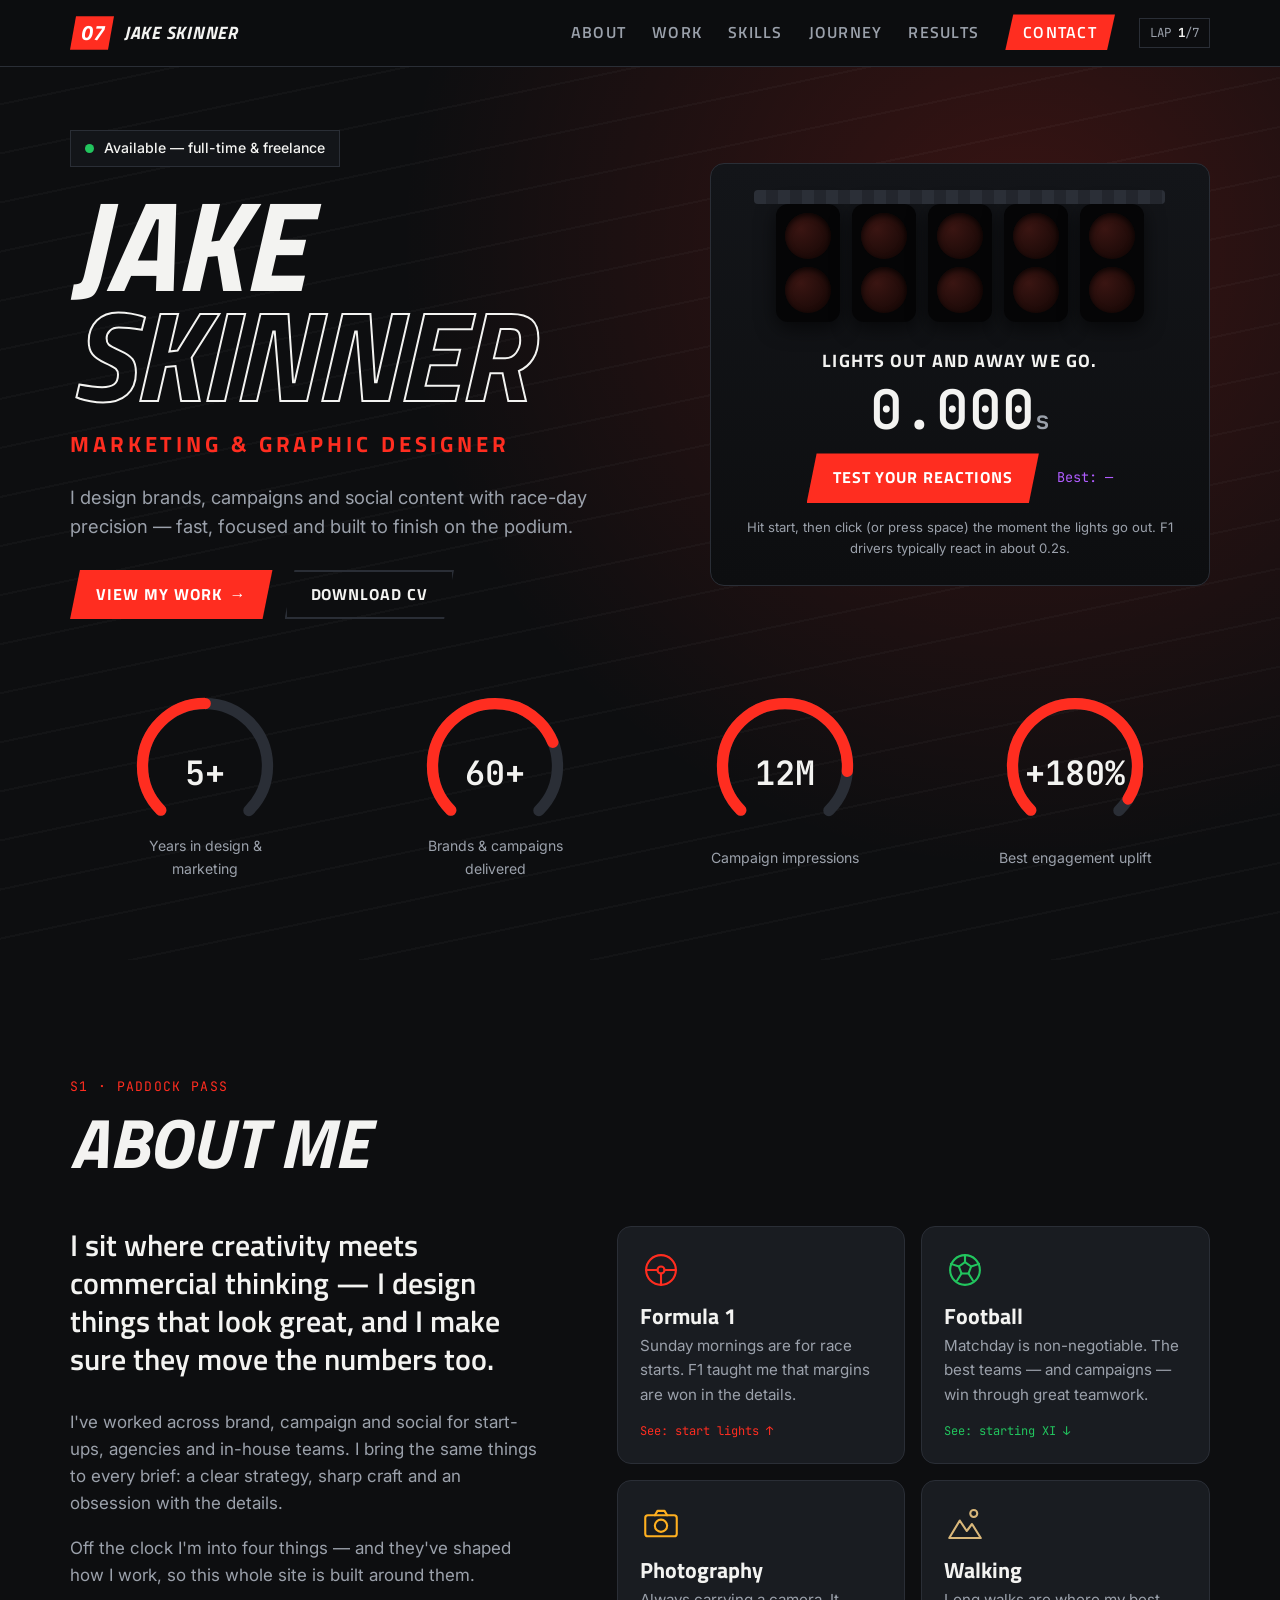
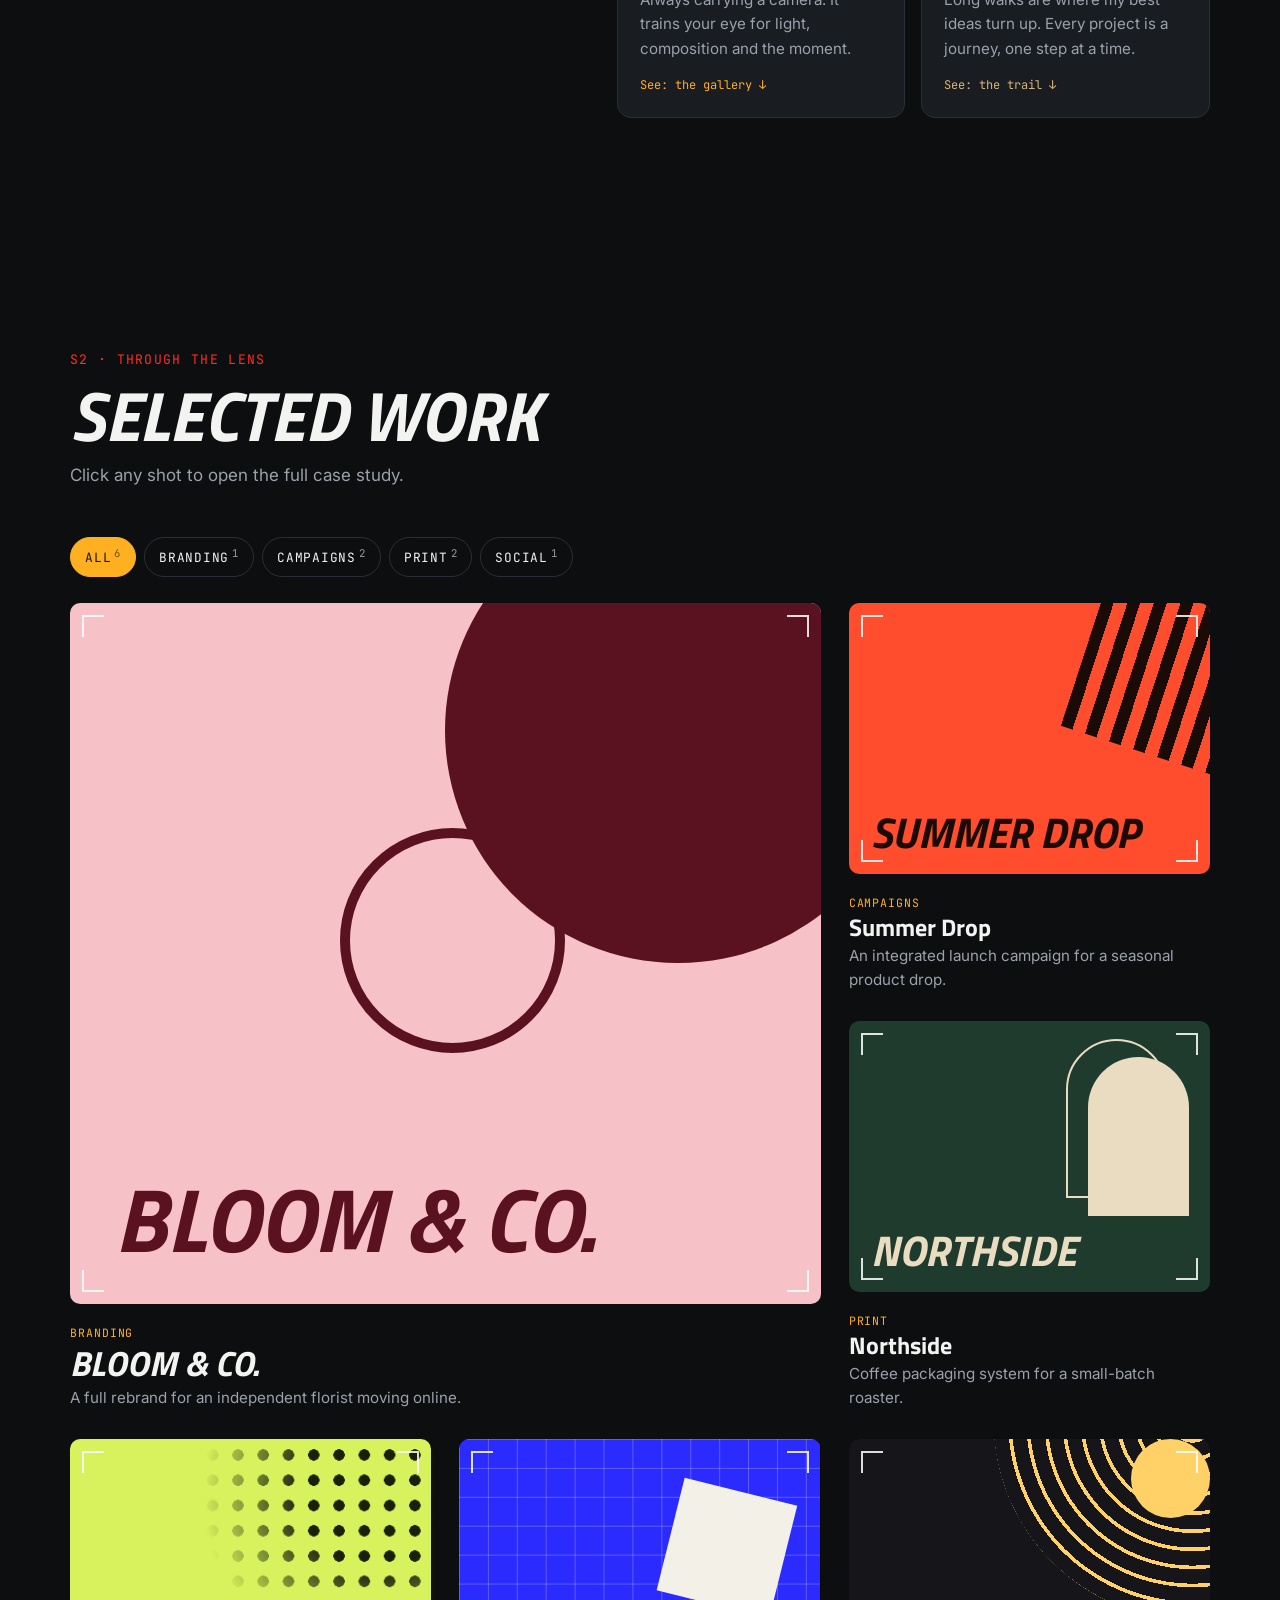
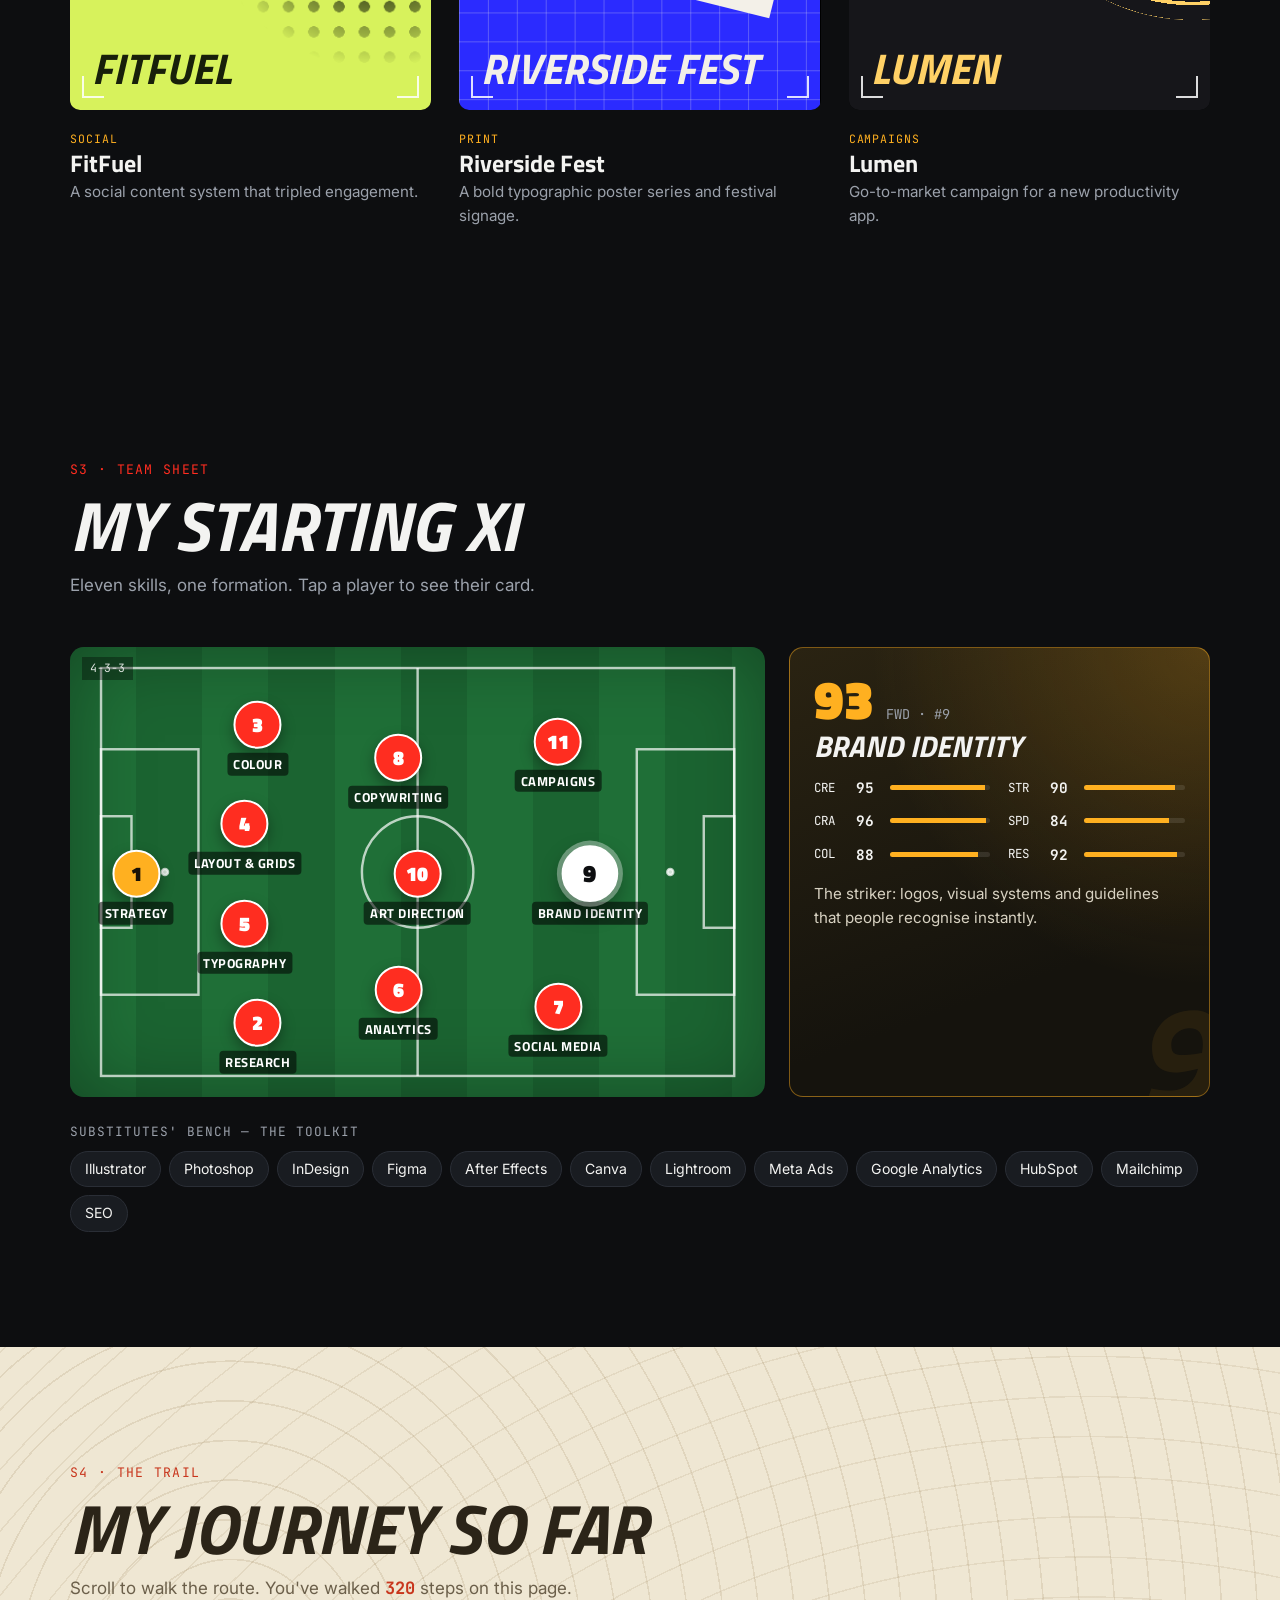
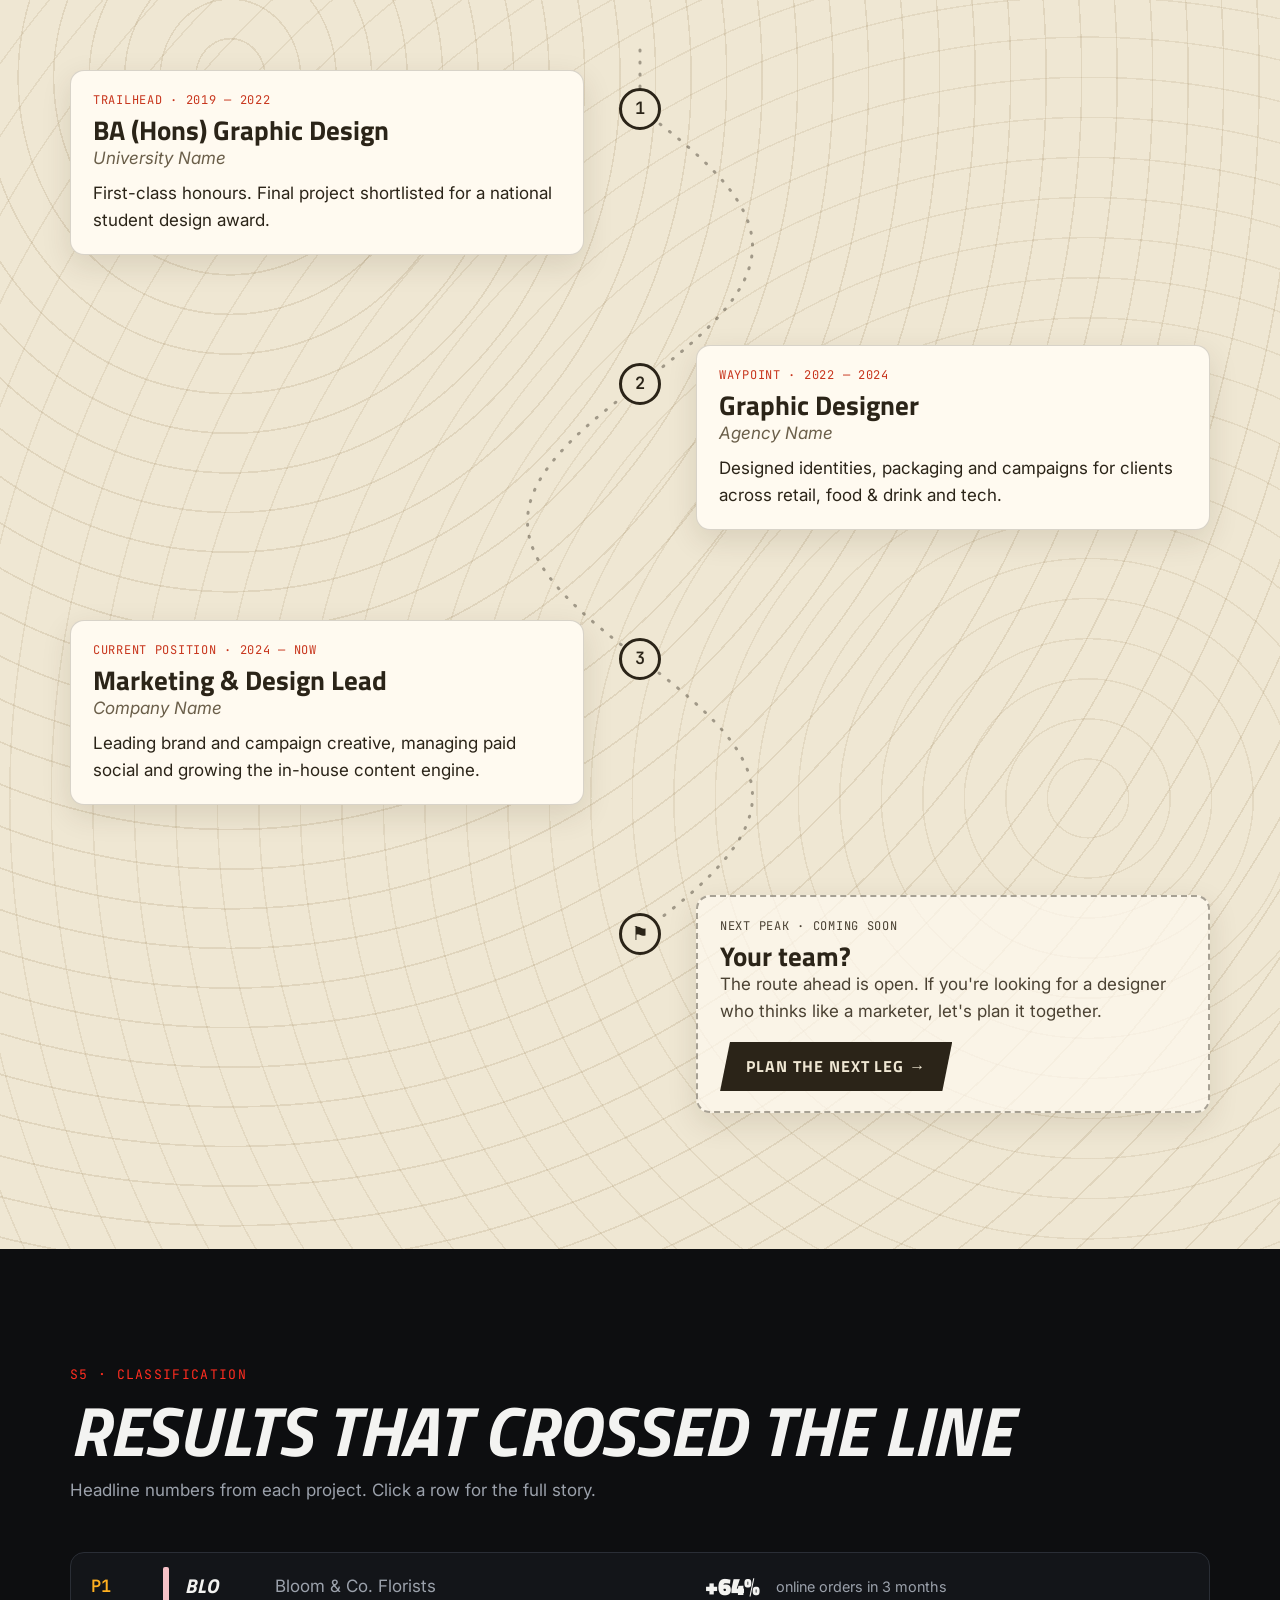
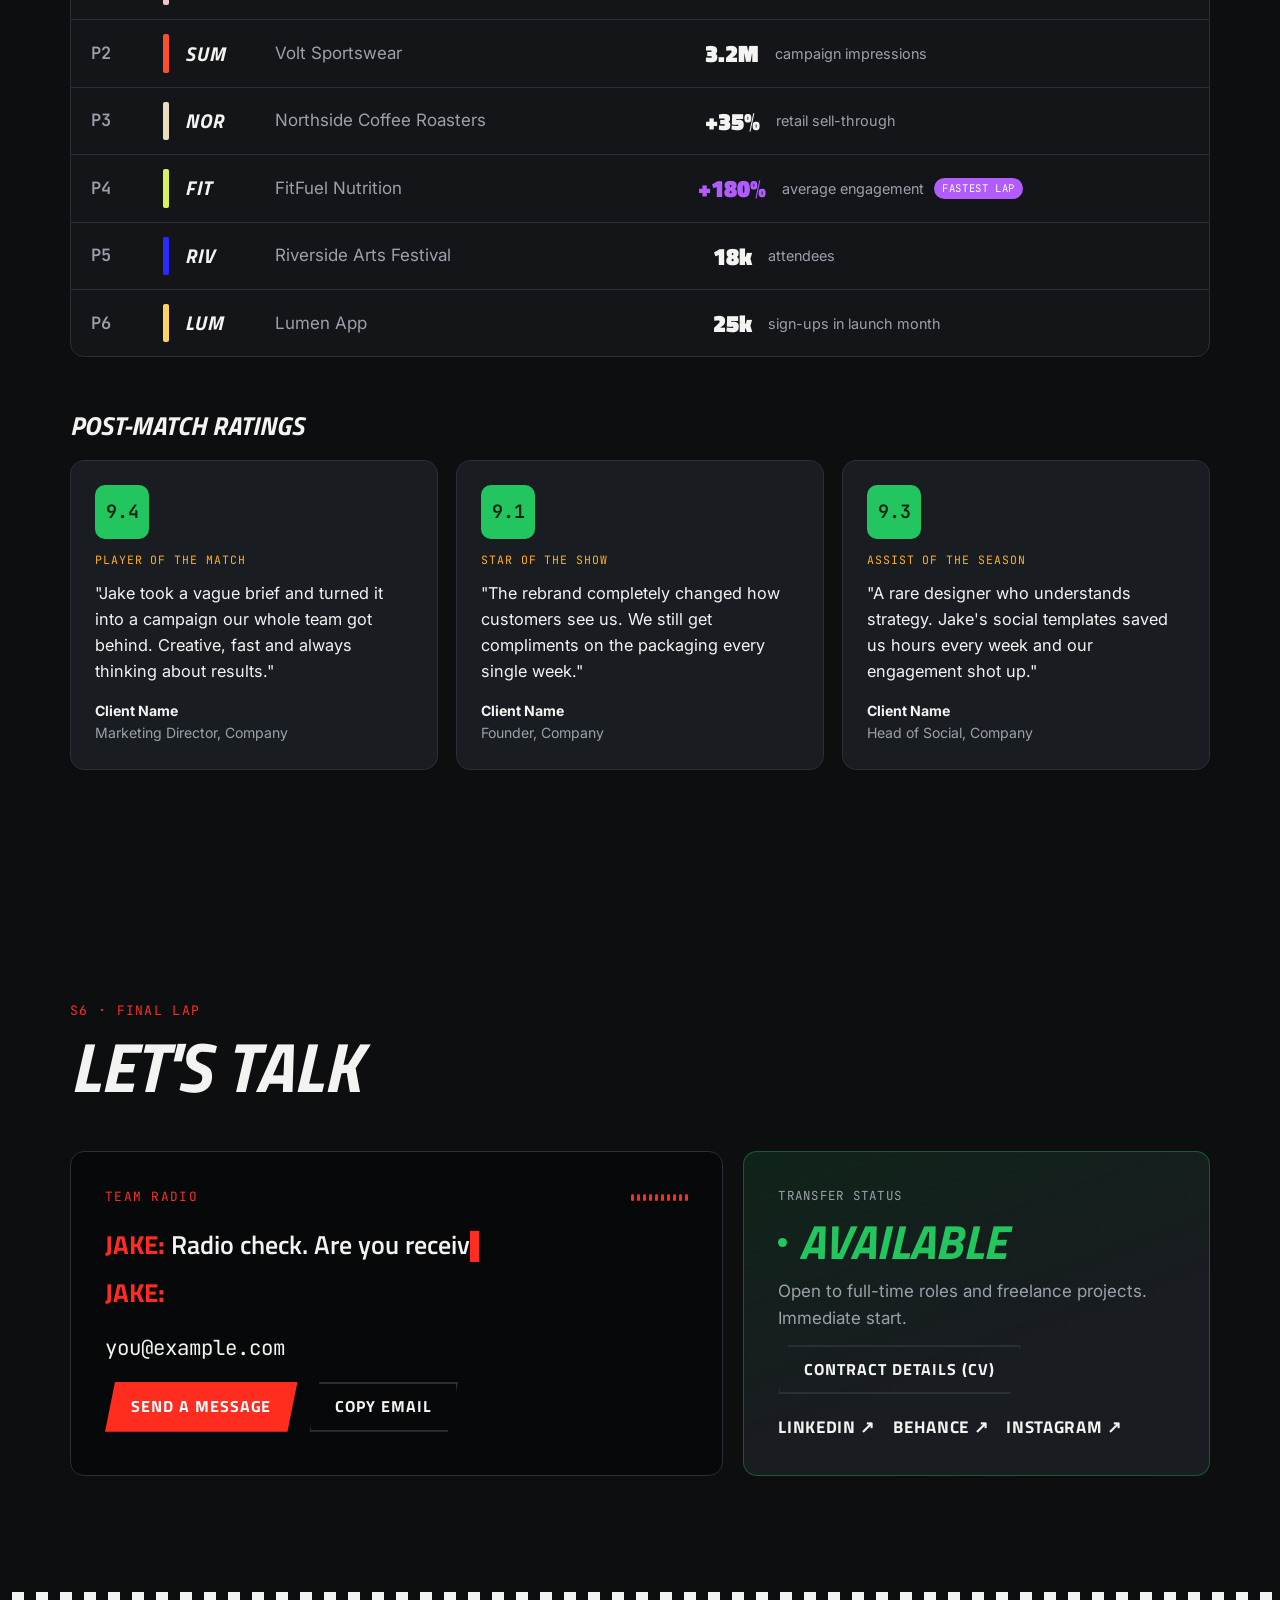
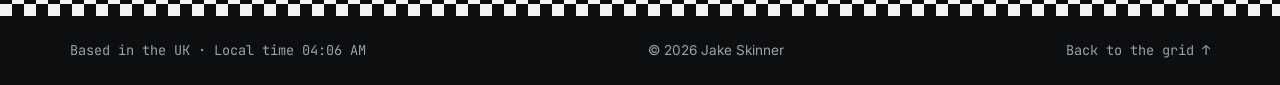
==== index.html @ 413b6d74 "Rebuild portfolio around F1, football, photography and walking Start-lights hero with a reaction-tim" ====
<!doctype html>
<html lang="en">
<head>
  <meta charset="utf-8" />
  <meta name="viewport" content="width=device-width, initial-scale=1" />
  <title>Jake Skinner — Marketing & Graphic Designer</title>
  <meta name="description" content="Jake Skinner is a marketing and graphic designer creating brand identities, campaigns and social content — with a love of F1, football, photography and long walks." />
  <meta name="theme-color" content="#0d0e10" />

  <!-- Social sharing preview -->
  <meta property="og:title" content="Jake Skinner — Marketing & Graphic Designer" />
  <meta property="og:description" content="Brand identities, campaigns and social content — designed at full throttle." />
  <meta property="og:type" content="website" />

  <link rel="icon" href="/assets/favicon.svg" type="image/svg+xml" />
  <link rel="preconnect" href="https://fonts.googleapis.com" />
  <link rel="preconnect" href="https://fonts.gstatic.com" crossorigin />
  <link href="https://fonts.googleapis.com/css2?family=Titillium+Web:ital,wght@0,400;0,600;0,700;0,900;1,700;1,900&family=Inter:wght@400;500;600&family=JetBrains+Mono:wght@400;600&display=swap" rel="stylesheet" />
  <link rel="stylesheet" href="/css/styles.css" />
  <script>document.documentElement.classList.add("js");</script>
</head>
<body>
  <a class="skip-link" href="#main">Skip to content</a>
  <div class="progress" aria-hidden="true"></div>

  <!-- ============ TOP BAR ============ -->
  <header class="topbar">
    <nav class="nav container" aria-label="Main">
      <a href="#home" class="logo" aria-label="Jake Skinner, home">
        <span class="logo-num">07</span>
        <span class="logo-name">Jake Skinner</span>
      </a>

      <button class="nav-toggle" aria-expanded="false" aria-controls="nav-links" aria-label="Open menu">
        <span></span><span></span>
      </button>

      <ul class="nav-links" id="nav-links">
        <li><a href="#about">About</a></li>
        <li><a href="#work">Work</a></li>
        <li><a href="#skills">Skills</a></li>
        <li><a href="#journey">Journey</a></li>
        <li><a href="#results">Results</a></li>
        <li><a href="#contact" class="nav-cta">Contact</a></li>
      </ul>

      <span class="lap mono" aria-hidden="true">LAP <b class="lap-now">1</b>/<span class="lap-total">7</span></span>
    </nav>
  </header>

  <main id="main">
    <!-- ============ HERO: LIGHTS OUT ============ -->
    <section class="hero" id="home">
      <div class="container hero-grid">
        <div class="hero-copy">
          <p class="status"><span class="dot"></span> Available — full-time &amp; freelance</p>
          <h1 class="hero-title">
            <span class="line">Jake</span>
            <span class="line">Skinner</span>
          </h1>
          <p class="hero-role">Marketing &amp; Graphic Designer</p>
          <!-- EDIT: your one-line pitch -->
          <p class="hero-lead">
            I design brands, campaigns and social content with race-day precision —
            fast, focused and built to finish on the podium.
          </p>
          <div class="actions">
            <a href="#work" class="btn btn-red">View my work <span aria-hidden="true">→</span></a>
            <!-- EDIT: put your CV at assets/Jake-Skinner-CV.pdf -->
            <a href="/assets/Jake-Skinner-CV.pdf" class="btn btn-line" download>Download CV</a>
          </div>
        </div>

        <!-- Start lights + reaction game -->
        <div class="start-panel">
          <div class="gantry" aria-hidden="true">
            <div class="pod"><span></span><span></span></div>
            <div class="pod"><span></span><span></span></div>
            <div class="pod"><span></span><span></span></div>
            <div class="pod"><span></span><span></span></div>
            <div class="pod"><span></span><span></span></div>
          </div>
          <div class="reaction">
            <p class="reaction-status" aria-live="polite">Lights out and away we go.</p>
            <p class="reaction-time mono"><span class="reaction-value">0.000</span><small>s</small></p>
            <div class="reaction-row">
              <button class="btn btn-red reaction-btn" type="button">Test your reactions</button>
              <span class="reaction-best mono">Best: —</span>
            </div>
            <p class="reaction-hint">Hit start, then click (or press space) the moment the lights go out. F1 drivers typically react in about 0.2s.</p>
          </div>
        </div>
      </div>

      <!-- Telemetry: animated gauges -->
      <div class="container telemetry" aria-label="Highlights">
        <!-- EDIT: your real numbers. data-count = number, data-gauge = how full the dial is (0–1) -->
        <div class="gauge" data-gauge="0.5">
          <svg viewBox="0 0 120 120" aria-hidden="true"><circle class="gauge-track" cx="60" cy="60" r="50" /><circle class="gauge-fill" cx="60" cy="60" r="50" /></svg>
          <span class="gauge-value mono" data-count="5" data-suffix="+">5+</span>
          <span class="gauge-label">Years in design &amp; marketing</span>
        </div>
        <div class="gauge" data-gauge="0.75">
          <svg viewBox="0 0 120 120" aria-hidden="true"><circle class="gauge-track" cx="60" cy="60" r="50" /><circle class="gauge-fill" cx="60" cy="60" r="50" /></svg>
          <span class="gauge-value mono" data-count="60" data-suffix="+">60+</span>
          <span class="gauge-label">Brands &amp; campaigns delivered</span>
        </div>
        <div class="gauge" data-gauge="0.85">
          <svg viewBox="0 0 120 120" aria-hidden="true"><circle class="gauge-track" cx="60" cy="60" r="50" /><circle class="gauge-fill" cx="60" cy="60" r="50" /></svg>
          <span class="gauge-value mono" data-count="12" data-suffix="M">12M</span>
          <span class="gauge-label">Campaign impressions</span>
        </div>
        <div class="gauge" data-gauge="0.95">
          <svg viewBox="0 0 120 120" aria-hidden="true"><circle class="gauge-track" cx="60" cy="60" r="50" /><circle class="gauge-fill" cx="60" cy="60" r="50" /></svg>
          <span class="gauge-value mono" data-count="180" data-prefix="+" data-suffix="%">+180%</span>
          <span class="gauge-label">Best engagement uplift</span>
        </div>
      </div>
    </section>

    <!-- ============ ABOUT: OFF THE CLOCK ============ -->
    <section class="section container" id="about">
      <header class="section-head">
        <p class="sector mono">S1 · Paddock pass</p>
        <h2>About me</h2>
      </header>

      <div class="about-grid">
        <div class="about-text">
          <!-- EDIT: your story -->
          <p class="about-lead">
            I sit where creativity meets commercial thinking — I design things that look
            great, and I make sure they move the numbers too.
          </p>
          <p>
            I've worked across brand, campaign and social for start-ups, agencies and
            in-house teams. I bring the same things to every brief: a clear strategy,
            sharp craft and an obsession with the details.
          </p>
          <p>
            Off the clock I'm into four things — and they've shaped how I work, so this
            whole site is built around them.
          </p>
        </div>

        <!-- EDIT: personalise each hobby card -->
        <ul class="hobbies">
          <li class="hobby hobby-f1">
            <svg viewBox="0 0 48 48" aria-hidden="true"><circle cx="24" cy="24" r="17" /><circle cx="24" cy="24" r="4" /><path d="M7 24h13M28 24h13M24 28v13" /></svg>
            <h3>Formula 1</h3>
            <p>Sunday mornings are for race starts. F1 taught me that margins are won in the details.</p>
            <span class="hobby-link mono">See: start lights ↑</span>
          </li>
          <li class="hobby hobby-football">
            <svg viewBox="0 0 48 48" aria-hidden="true"><circle cx="24" cy="24" r="17" /><path d="M24 15l7 5-3 8h-8l-3-8z" /><path d="M24 7v8M31 20l9-3M28 28l5 8M20 28l-5 8M17 20l-9-3" /></svg>
            <h3>Football</h3>
            <p>Matchday is non-negotiable. The best teams — and campaigns — win through great teamwork.</p>
            <span class="hobby-link mono">See: starting XI ↓</span>
          </li>
          <li class="hobby hobby-photo">
            <svg viewBox="0 0 48 48" aria-hidden="true"><rect x="6" y="14" width="36" height="24" rx="3" /><circle cx="24" cy="26" r="7" /><path d="M17 14l3-5h8l3 5" /></svg>
            <h3>Photography</h3>
            <p>Always carrying a camera. It trains your eye for light, composition and the moment.</p>
            <span class="hobby-link mono">See: the gallery ↓</span>
          </li>
          <li class="hobby hobby-walk">
            <svg viewBox="0 0 48 48" aria-hidden="true"><path d="M6 40l12-20 8 12 6-8 10 16z" /><circle cx="34" cy="12" r="4" /></svg>
            <h3>Walking</h3>
            <p>Long walks are where my best ideas turn up. Every project is a journey, one step at a time.</p>
            <span class="hobby-link mono">See: the trail ↓</span>
          </li>
        </ul>
      </div>
    </section>

    <!-- ============ WORK: THROUGH THE LENS ============ -->
    <section class="section container" id="work">
      <header class="section-head">
        <p class="sector mono">S2 · Through the lens</p>
        <h2>Selected work</h2>
        <p class="section-sub">Click any shot to open the full case study.</p>
      </header>

      <div class="modes" role="group" aria-label="Filter projects"></div>

      <!-- Shots are generated from js/projects.js -->
      <div class="gallery" id="gallery"></div>
    </section>

    <!-- ============ SKILLS: STARTING XI ============ -->
    <section class="section container" id="skills">
      <header class="section-head">
        <p class="sector mono">S3 · Team sheet</p>
        <h2>My starting XI</h2>
        <p class="section-sub">Eleven skills, one formation. Tap a player to see their card.</p>
      </header>

      <div class="pitch-wrap">
        <div class="pitch">
          <!-- Pitch markings: one landscape, one portrait for phones -->
          <svg class="pitch-lines pitch-h" viewBox="0 0 105 68" aria-hidden="true">
            <rect x="0.5" y="0.5" width="104" height="67" />
            <line x1="52.5" y1="0.5" x2="52.5" y2="67.5" />
            <circle cx="52.5" cy="34" r="9.15" /><circle cx="52.5" cy="34" r="0.5" class="spot" />
            <rect x="0.5" y="13.84" width="16" height="40.32" /><rect x="0.5" y="24.84" width="5" height="18.32" />
            <rect x="88.5" y="13.84" width="16" height="40.32" /><rect x="99.5" y="24.84" width="5" height="18.32" />
            <circle cx="11" cy="34" r="0.5" class="spot" /><circle cx="94" cy="34" r="0.5" class="spot" />
          </svg>
          <svg class="pitch-lines pitch-v" viewBox="0 0 68 105" aria-hidden="true">
            <rect x="0.5" y="0.5" width="67" height="104" />
            <line x1="0.5" y1="52.5" x2="67.5" y2="52.5" />
            <circle cx="34" cy="52.5" r="9.15" /><circle cx="34" cy="52.5" r="0.5" class="spot" />
            <rect x="13.84" y="0.5" width="40.32" height="16" /><rect x="24.84" y="0.5" width="18.32" height="5" />
            <rect x="13.84" y="88.5" width="40.32" height="16" /><rect x="24.84" y="99.5" width="18.32" height="5" />
            <circle cx="34" cy="11" r="0.5" class="spot" /><circle cx="34" cy="94" r="0.5" class="spot" />
          </svg>
          <span class="formation mono">4-3-3</span>
          <!-- Players are generated from js/skills.js -->
          <div class="players" id="players"></div>
        </div>

        <aside class="player-card" id="player-card" aria-live="polite"></aside>
      </div>

      <div class="bench">
        <h3 class="mono">Substitutes' bench — the toolkit</h3>
        <!-- EDIT: your tools -->
        <ul class="chips">
          <li>Illustrator</li><li>Photoshop</li><li>InDesign</li><li>Figma</li>
          <li>After Effects</li><li>Canva</li><li>Lightroom</li><li>Meta Ads</li>
          <li>Google Analytics</li><li>HubSpot</li><li>Mailchimp</li><li>SEO</li>
        </ul>
      </div>
    </section>

    <!-- ============ JOURNEY: THE TRAIL ============ -->
    <section class="trail-section" id="journey">
      <div class="container">
        <header class="section-head">
          <p class="sector mono">S4 · The trail</p>
          <h2>My journey so far</h2>
          <p class="section-sub">Scroll to walk the route. <span class="steps-note">You've walked <b class="steps mono">0</b> steps on this page.</span></p>
        </header>

        <div class="trail" id="trail">
          <svg class="trail-svg" aria-hidden="true">
            <path class="trail-planned" />
            <path class="trail-walked" />
          </svg>

          <!-- EDIT: your journey, oldest first. The last waypoint is the call to action. -->
          <ol class="waypoints">
            <li class="waypoint">
              <span class="pin mono">1</span>
              <div class="wp-card">
                <p class="wp-meta mono">Trailhead · 2019 — 2022</p>
                <h3>BA (Hons) Graphic Design</h3>
                <p class="wp-org">University Name</p>
                <p>First-class honours. Final project shortlisted for a national student design award.</p>
              </div>
            </li>
            <li class="waypoint">
              <span class="pin mono">2</span>
              <div class="wp-card">
                <p class="wp-meta mono">Waypoint · 2022 — 2024</p>
                <h3>Graphic Designer</h3>
                <p class="wp-org">Agency Name</p>
                <p>Designed identities, packaging and campaigns for clients across retail, food &amp; drink and tech.</p>
              </div>
            </li>
            <li class="waypoint">
              <span class="pin mono">3</span>
              <div class="wp-card">
                <p class="wp-meta mono">Current position · 2024 — now</p>
                <h3>Marketing &amp; Design Lead</h3>
                <p class="wp-org">Company Name</p>
                <p>Leading brand and campaign creative, managing paid social and growing the in-house content engine.</p>
              </div>
            </li>
            <li class="waypoint waypoint-next">
              <span class="pin pin-flag" aria-hidden="true">⚑</span>
              <div class="wp-card">
                <p class="wp-meta mono">Next peak · coming soon</p>
                <h3>Your team?</h3>
                <p>The route ahead is open. If you're looking for a designer who thinks like a marketer, let's plan it together.</p>
                <a href="#contact" class="btn btn-dark">Plan the next leg →</a>
              </div>
            </li>
          </ol>
        </div>
      </div>
    </section>

    <!-- ============ RESULTS: CLASSIFICATION ============ -->
    <section class="section container" id="results">
      <header class="section-head">
        <p class="sector mono">S5 · Classification</p>
        <h2>Results that crossed the line</h2>
        <p class="section-sub">Headline numbers from each project. Click a row for the full story.</p>
      </header>

      <!-- Rows are generated from js/projects.js -->
      <ol class="tower" id="tower"></ol>

      <h3 class="subhead">Post-match ratings</h3>
      <!-- EDIT: replace with real quotes from managers, clients or tutors -->
      <div class="ratings">
        <figure class="rating-card">
          <span class="rating mono">9.4</span>
          <p class="rating-award mono">Player of the match</p>
          <blockquote>"Jake took a vague brief and turned it into a campaign our whole team got behind. Creative, fast and always thinking about results."</blockquote>
          <figcaption><strong>Client Name</strong> Marketing Director, Company</figcaption>
        </figure>
        <figure class="rating-card">
          <span class="rating mono">9.1</span>
          <p class="rating-award mono">Star of the show</p>
          <blockquote>"The rebrand completely changed how customers see us. We still get compliments on the packaging every single week."</blockquote>
          <figcaption><strong>Client Name</strong> Founder, Company</figcaption>
        </figure>
        <figure class="rating-card">
          <span class="rating mono">9.3</span>
          <p class="rating-award mono">Assist of the season</p>
          <blockquote>"A rare designer who understands strategy. Jake's social templates saved us hours every week and our engagement shot up."</blockquote>
          <figcaption><strong>Client Name</strong> Head of Social, Company</figcaption>
        </figure>
      </div>
    </section>

    <!-- ============ CONTACT: TEAM RADIO ============ -->
    <section class="section container" id="contact">
      <header class="section-head">
        <p class="sector mono">S6 · Final lap</p>
        <h2>Let's talk</h2>
      </header>

      <div class="contact-grid">
        <div class="radio">
          <div class="radio-head">
            <span class="mono">Team radio</span>
            <span class="wave" aria-hidden="true"><i></i><i></i><i></i><i></i><i></i><i></i><i></i><i></i><i></i><i></i></span>
          </div>
          <div class="radio-lines">
            <p class="radio-line"><b>JAKE:</b> <span data-type="Radio check. Are you receiving me?">Radio check. Are you receiving me?</span></p>
            <p class="radio-line"><b>JAKE:</b> <span data-type="I'm available for full-time and freelance roles. Box, box — let's talk about your next project.">I'm available for full-time and freelance roles. Box, box — let's talk about your next project.</span></p>
          </div>
          <!-- EDIT: replace you@example.com with your email (three places below) -->
          <p class="radio-email mono">you@example.com</p>
          <div class="actions">
            <a class="btn btn-red" href="mailto:you@example.com">Send a message</a>
            <button class="btn btn-line copy-email" type="button" data-copy="you@example.com">Copy email</button>
          </div>
        </div>

        <div class="transfer">
          <p class="transfer-label mono">Transfer status</p>
          <p class="transfer-status"><span class="dot"></span> Available</p>
          <p class="transfer-terms">Open to full-time roles and freelance projects. Immediate start.</p>
          <a class="btn btn-line" href="/assets/Jake-Skinner-CV.pdf" download>Contract details (CV)</a>
          <!-- EDIT: your profile links -->
          <ul class="socials">
            <li><a href="https://www.linkedin.com/" target="_blank" rel="noopener">LinkedIn ↗</a></li>
            <li><a href="https://www.behance.net/" target="_blank" rel="noopener">Behance ↗</a></li>
            <li><a href="https://www.instagram.com/" target="_blank" rel="noopener">Instagram ↗</a></li>
          </ul>
        </div>
      </div>
    </section>
  </main>

  <footer class="site-footer">
    <div class="chequer" aria-hidden="true"></div>
    <div class="container footer-inner">
      <!-- EDIT: your city and time zone (see https://en.wikipedia.org/wiki/List_of_tz_database_time_zones) -->
      <p class="mono">Based in the UK · Local time <span class="clock" data-tz="Europe/London">--:--</span></p>
      <p>© <span id="year"></span> Jake Skinner</p>
      <a href="#home" class="mono">Back to the grid ↑</a>
    </div>
  </footer>

  <!-- Case study lightbox -->
  <dialog class="lightbox" id="lightbox" aria-labelledby="lb-title">
    <div class="lightbox-inner">
      <button class="close-btn" type="button" aria-label="Close case study">✕</button>
      <div class="lightbox-content"></div>
      <div class="lightbox-nav">
        <button class="btn btn-line" type="button" data-step="-1">← Previous</button>
        <button class="btn btn-line" type="button" data-step="1">Next →</button>
      </div>
    </div>
  </dialog>
  <div class="shutter" aria-hidden="true"></div>

  <div class="toast" role="status" aria-live="polite"></div>

  <script src="/js/projects.js" defer></script>
  <script src="/js/skills.js" defer></script>
  <script src="/js/main.js" defer></script>
</body>
</html>
---- css/styles.css ----
/* ============================================================
   Tokens — colours and type
   ============================================================ */
:root {
  --bg: #0d0e10;          /* asphalt */
  --bg-2: #131519;
  --card: #191c21;
  --line: #2a2e36;
  --text: #f3f3f1;
  --muted: #9ba1ab;
  --red: #ff2d20;         /* racing red — the main accent */
  --green: #22c55e;       /* go / available */
  --amber: #ffb020;       /* photography */
  --purple: #b05cff;      /* fastest lap */
  --trail: #d9b77a;       /* walking */
  --pitch-1: #1f6f37;
  --pitch-2: #1b6431;
  --map: #efe7d3;         /* the trail map section */
  --map-ink: #2b2418;
  --map-red: #c8361d;

  --f-display: "Titillium Web", "Arial Narrow", sans-serif;
  --f-body: "Inter", system-ui, -apple-system, "Segoe UI", Roboto, sans-serif;
  --f-mono: "JetBrains Mono", ui-monospace, Consolas, monospace;

  --radius: 14px;
  --max: 1220px;
  --gutter: clamp(16px, 4vw, 40px);
  --ease: cubic-bezier(0.2, 0.7, 0.2, 1);
  color-scheme: dark;
}

/* ============================================================
   Base
   ============================================================ */
*,
*::before,
*::after {
  box-sizing: border-box;
}

html {
  scroll-behavior: smooth;
  scroll-padding-top: 76px;
}
html:has(dialog[open]) { overflow: hidden; }

body {
  margin: 0;
  background: var(--bg);
  color: var(--text);
  font-family: var(--f-body);
  font-size: 17px;
  line-height: 1.6;
  -webkit-font-smoothing: antialiased;
  overflow-x: hidden;
}

h1, h2, h3 {
  margin: 0;
  font-family: var(--f-display);
  line-height: 1.05;
}

p { margin: 0 0 1em; }

a {
  color: inherit;
  text-decoration: none;
}

button {
  font: inherit;
  color: inherit;
}

ul, ol {
  list-style: none;
  margin: 0;
  padding: 0;
}

img { max-width: 100%; display: block; }

::selection {
  background: var(--red);
  color: #fff;
}

:focus-visible {
  outline: 2px solid var(--amber);
  outline-offset: 3px;
}

.mono { font-family: var(--f-mono); }

.container {
  width: 100%;
  max-width: var(--max);
  margin: 0 auto;
  padding-inline: var(--gutter);
}

.skip-link {
  position: absolute;
  left: -999px;
  top: 8px;
  z-index: 300;
  padding: 8px 14px;
  background: var(--red);
  color: #fff;
}
.skip-link:focus { left: 8px; }

.progress {
  position: fixed;
  top: 0;
  left: 0;
  right: 0;
  z-index: 200;
  height: 3px;
  background: var(--red);
  transform-origin: left;
  transform: scaleX(var(--progress, 0));
}

.dot {
  display: inline-block;
  width: 9px;
  height: 9px;
  border-radius: 50%;
  background: var(--green);
  box-shadow: 0 0 0 0 rgba(34, 197, 94, 0.6);
  animation: pulse 2s infinite;
}
@keyframes pulse {
  70% { box-shadow: 0 0 0 8px rgba(34, 197, 94, 0); }
  100% { box-shadow: 0 0 0 0 rgba(34, 197, 94, 0); }
}

/* Buttons — angled like a livery stripe */
.btn {
  display: inline-flex;
  align-items: center;
  gap: 8px;
  padding: 12px 26px;
  border: 0;
  font-family: var(--f-display);
  font-weight: 700;
  font-size: 1rem;
  letter-spacing: 0.06em;
  text-transform: uppercase;
  clip-path: polygon(10px 0, 100% 0, calc(100% - 10px) 100%, 0 100%);
  cursor: pointer;
  transition: background 0.2s, color 0.2s, box-shadow 0.2s, transform 0.2s;
}
.btn:hover { transform: translateX(3px); }
.btn-red {
  background: var(--red);
  color: #fff;
}
.btn-red:hover {
  background: #fff;
  color: var(--bg);
}
.btn-line {
  background: transparent;
  box-shadow: inset 0 0 0 2px var(--line);
}
.btn-line:hover { box-shadow: inset 0 0 0 2px var(--text); }
.btn-dark {
  background: var(--map-ink);
  color: var(--map);
}
.btn-dark:hover { background: var(--map-red); }

.actions {
  display: flex;
  flex-wrap: wrap;
  gap: 12px;
}

/* ============================================================
   Top bar
   ============================================================ */
.topbar {
  position: sticky;
  top: 0;
  z-index: 100;
  background: rgba(13, 14, 16, 0.82);
  backdrop-filter: blur(12px);
  -webkit-backdrop-filter: blur(12px);
  border-bottom: 1px solid var(--line);
}
.nav {
  display: flex;
  align-items: center;
  gap: 24px;
  height: 66px;
}
.logo {
  display: flex;
  align-items: center;
  gap: 10px;
  margin-right: auto;
  font-family: var(--f-display);
  font-style: italic;
  text-transform: uppercase;
}
.logo-num {
  padding: 0 10px;
  background: var(--red);
  color: #fff;
  font-weight: 900;
  font-size: 1.3rem;
  clip-path: polygon(6px 0, 100% 0, calc(100% - 6px) 100%, 0 100%);
}
.logo-name {
  font-weight: 700;
  font-size: 1.15rem;
  letter-spacing: 0.04em;
}

.nav-links {
  display: flex;
  align-items: center;
  gap: 26px;
}
.nav-links a {
  position: relative;
  font-family: var(--f-display);
  font-weight: 600;
  font-size: 0.98rem;
  letter-spacing: 0.08em;
  text-transform: uppercase;
  color: var(--muted);
  transition: color 0.2s;
}
.nav-links a:not(.nav-cta)::after {
  content: "";
  position: absolute;
  left: 0;
  right: 0;
  bottom: -6px;
  height: 3px;
  background: var(--red);
  transform: scaleX(0) skewX(-20deg);
  transform-origin: left;
  transition: transform 0.3s var(--ease);
}
.nav-links a:hover,
.nav-links a.active { color: var(--text); }
.nav-links a:hover::after,
.nav-links a.active::after { transform: scaleX(1) skewX(-20deg); }

.nav-cta {
  padding: 6px 18px;
  background: var(--red);
  color: #fff !important;
  clip-path: polygon(8px 0, 100% 0, calc(100% - 8px) 100%, 0 100%);
}
.nav-cta:hover { background: #fff; color: var(--bg) !important; }

.lap {
  padding: 4px 10px;
  border: 1px solid var(--line);
  font-size: 0.78rem;
  color: var(--muted);
  white-space: nowrap;
}
.lap b { color: var(--text); }

.nav-toggle {
  display: none;
  position: relative;
  width: 42px;
  height: 42px;
  border: 0;
  background: none;
  cursor: pointer;
}
.nav-toggle span {
  position: absolute;
  left: 10px;
  right: 10px;
  height: 2px;
  background: var(--text);
  transition: transform 0.3s var(--ease);
}
.nav-toggle span:first-child { top: 16px; }
.nav-toggle span:last-child { top: 24px; }
.nav-toggle[aria-expanded="true"] span:first-child { transform: translateY(4px) rotate(45deg); }
.nav-toggle[aria-expanded="true"] span:last-child { transform: translateY(-4px) rotate(-45deg); }

@media (max-width: 900px) {
  .nav-toggle { display: block; order: 3; }
  .lap { order: 2; }
  .nav-links {
    position: absolute;
    top: 66px;
    left: 0;
    right: 0;
    display: none;
    flex-direction: column;
    align-items: flex-start;
    gap: 4px;
    padding: 12px var(--gutter) 24px;
    background: var(--bg);
    border-bottom: 1px solid var(--line);
  }
  .nav-links.open { display: flex; }
  .nav-links a {
    display: block;
    padding: 8px 0;
    font-size: 1.5rem;
    font-style: italic;
    color: var(--text);
  }
  .nav-links a::after { display: none; }
  .nav-cta { margin-top: 8px; padding: 6px 22px !important; }
}
@media (max-width: 420px) {
  .logo-name { display: none; }
}

/* ============================================================
   Hero — start lights
   ============================================================ */
.hero {
  position: relative;
  padding-block: clamp(40px, 7vh, 90px) clamp(48px, 7vw, 80px);
  overflow: hidden;
  isolation: isolate;
}
/* Faint speed lines behind the hero */
.hero::before {
  content: "";
  position: absolute;
  inset: 0;
  z-index: -1;
  background:
    repeating-linear-gradient(-12deg, transparent 0 46px, rgba(255, 255, 255, 0.025) 46px 48px),
    radial-gradient(circle at 80% 20%, rgba(255, 45, 32, 0.18), transparent 50%);
}

.hero-grid {
  display: grid;
  grid-template-columns: 1.15fr 1fr;
  gap: clamp(32px, 5vw, 64px);
  align-items: center;
}

.status {
  display: inline-flex;
  align-items: center;
  gap: 10px;
  padding: 6px 14px;
  border: 1px solid var(--line);
  background: var(--bg-2);
  font-size: 0.88rem;
  font-weight: 500;
  margin-bottom: 22px;
}

.hero-title {
  font-weight: 900;
  font-style: italic;
  font-size: clamp(3.6rem, 10vw, 8.4rem);
  line-height: 0.86;
  letter-spacing: -0.01em;
  text-transform: uppercase;
  margin-bottom: 18px;
}
.hero-title .line {
  display: block;
  transition: opacity 0.5s, transform 0.7s var(--ease);
}
.hero-title .line:last-child {
  color: transparent;
  -webkit-text-stroke: 2px var(--text);
  transition-delay: 0.08s;
}
/* The name launches when the lights go out */
.js .hero:not(.is-go) .hero-title .line {
  opacity: 0;
  transform: translateX(-60px) skewX(-12deg);
}

.hero-role {
  font-family: var(--f-display);
  font-weight: 700;
  font-size: clamp(1.05rem, 2vw, 1.35rem);
  letter-spacing: 0.18em;
  text-transform: uppercase;
  color: var(--red);
}
.hero-lead {
  max-width: 48ch;
  color: var(--muted);
  font-size: clamp(1.02rem, 1.6vw, 1.15rem);
  margin-bottom: 28px;
}

/* Start gantry */
.start-panel {
  padding: 26px;
  border: 1px solid var(--line);
  border-radius: var(--radius);
  background: linear-gradient(180deg, var(--bg-2), var(--bg));
}
.gantry {
  position: relative;
  display: flex;
  justify-content: center;
  gap: clamp(6px, 1.4vw, 12px);
  padding-top: 14px;
  margin-bottom: 24px;
}
.gantry::before {
  content: "";
  position: absolute;
  top: 0;
  left: 4%;
  right: 4%;
  height: 14px;
  border-radius: 4px;
  background: repeating-linear-gradient(90deg, #2b2f37 0 12px, #23262d 12px 24px);
}
.pod {
  display: grid;
  gap: 8px;
  padding: 9px;
  border-radius: 12px;
  background: #050506;
  box-shadow: 0 6px 20px rgba(0, 0, 0, 0.6);
}
.pod span {
  width: clamp(30px, 4.2vw, 46px);
  aspect-ratio: 1;
  border-radius: 50%;
  background: radial-gradient(circle at 35% 35%, #3a1512, #1d0a08 70%);
  box-shadow: inset 0 2px 6px rgba(0, 0, 0, 0.8);
  transition: background 0.05s, box-shadow 0.05s;
}
.pod.on span {
  background: radial-gradient(circle at 35% 35%, #ff8a7a, var(--red) 45%, #b30f05 80%);
  box-shadow: 0 0 22px rgba(255, 45, 32, 0.85), 0 0 50px rgba(255, 45, 32, 0.35);
}

.reaction { text-align: center; }
.reaction-status {
  margin-bottom: 4px;
  font-family: var(--f-display);
  font-weight: 700;
  font-size: 1.15rem;
  letter-spacing: 0.06em;
  text-transform: uppercase;
}
.reaction-status.is-bad { color: var(--red); }
.reaction-status.is-good { color: var(--green); }
.reaction-time {
  margin-bottom: 14px;
  font-size: clamp(2.4rem, 5vw, 3.4rem);
  font-weight: 600;
  line-height: 1.1;
  font-variant-numeric: tabular-nums;
}
.reaction-time small {
  font-size: 0.45em;
  color: var(--muted);
}
.reaction-row {
  display: flex;
  flex-wrap: wrap;
  align-items: center;
  justify-content: center;
  gap: 12px 18px;
}
.reaction-best {
  font-size: 0.85rem;
  color: var(--purple);
}
.reaction-hint {
  margin: 14px 0 0;
  font-size: 0.82rem;
  color: var(--muted);
}

/* Telemetry gauges */
.telemetry {
  display: grid;
  grid-template-columns: repeat(4, 1fr);
  gap: 20px;
  margin-top: clamp(40px, 6vw, 72px);
}
.gauge {
  position: relative;
  display: grid;
  justify-items: center;
  text-align: center;
}
.gauge svg {
  width: min(150px, 100%);
  transform: rotate(135deg);
}
.gauge circle {
  fill: none;
  stroke-width: 9;
  stroke-linecap: round;
}
.gauge-track {
  stroke: var(--line);
  stroke-dasharray: 235.6 314.2;
}
.gauge-fill {
  stroke: var(--red);
  stroke-dasharray: 0 314.2;
  transition: stroke-dasharray 1.6s var(--ease);
}
.gauge.on .gauge-fill { stroke-dasharray: calc(235.6 * var(--g, 0)) 314.2; }
.gauge-value {
  position: absolute;
  top: min(56px, 30%);
  left: 0;
  right: 0;
  font-size: clamp(1.5rem, 3vw, 2.1rem);
  font-weight: 600;
  font-variant-numeric: tabular-nums;
}
.gauge-label {
  max-width: 18ch;
  margin-top: -6px;
  font-size: 0.88rem;
  color: var(--muted);
}

@media (max-width: 900px) {
  .hero-grid { grid-template-columns: 1fr; }
  .telemetry { grid-template-columns: repeat(2, 1fr); row-gap: 28px; }
}

/* ============================================================
   Sections
   ============================================================ */
.section { padding-block: clamp(64px, 9vw, 120px); }

.section-head { margin-bottom: clamp(28px, 4vw, 48px); }
.sector {
  margin-bottom: 8px;
  font-size: 0.82rem;
  letter-spacing: 0.1em;
  text-transform: uppercase;
  color: var(--red);
}
.section-head h2 {
  font-weight: 900;
  font-style: italic;
  font-size: clamp(2.4rem, 6vw, 4.4rem);
  text-transform: uppercase;
  letter-spacing: -0.005em;
}
.section-sub {
  margin: 10px 0 0;
  color: var(--muted);
}

/* ============================================================
   About + hobbies
   ============================================================ */
.about-grid {
  display: grid;
  grid-template-columns: 1fr 1.25fr;
  gap: clamp(32px, 6vw, 72px);
}
.about-text p { color: var(--muted); }
.about-lead {
  font-family: var(--f-display);
  font-weight: 600;
  font-size: clamp(1.4rem, 2.6vw, 1.9rem);
  line-height: 1.25;
  color: var(--text) !important;
}

.hobbies {
  display: grid;
  grid-template-columns: repeat(2, 1fr);
  gap: 16px;
}
.hobby {
  --accent: var(--red);
  display: flex;
  flex-direction: column;
  padding: 22px;
  border: 1px solid var(--line);
  border-radius: var(--radius);
  background: var(--card);
  transition: border-color 0.25s, transform 0.3s var(--ease);
}
.hobby:hover {
  border-color: var(--accent);
  transform: translateY(-4px);
}
.hobby-football { --accent: var(--green); }
.hobby-photo { --accent: var(--amber); }
.hobby-walk { --accent: var(--trail); }
.hobby svg {
  width: 42px;
  height: 42px;
  margin-bottom: 14px;
  fill: none;
  stroke: var(--accent);
  stroke-width: 2.4;
  stroke-linecap: round;
  stroke-linejoin: round;
}
.hobby h3 {
  font-weight: 700;
  font-size: 1.35rem;
  margin-bottom: 6px;
}
.hobby p {
  font-size: 0.95rem;
  color: var(--muted);
}
.hobby-link {
  margin-top: auto;
  font-size: 0.75rem;
  color: var(--accent);
}

@media (max-width: 860px) {
  .about-grid { grid-template-columns: 1fr; }
}
@media (max-width: 480px) {
  .hobbies { grid-template-columns: 1fr; }
}

/* ============================================================
   Work — through the lens
   ============================================================ */
.modes {
  display: flex;
  flex-wrap: wrap;
  gap: 8px;
  margin-bottom: 26px;
}
.mode {
  padding: 7px 14px;
  border: 1px solid var(--line);
  border-radius: 999px;
  background: transparent;
  font-family: var(--f-mono);
  font-size: 0.8rem;
  letter-spacing: 0.06em;
  text-transform: uppercase;
  cursor: pointer;
  transition: background 0.2s, color 0.2s, border-color 0.2s;
}
.mode:hover { border-color: var(--amber); }
.mode[aria-pressed="true"] {
  background: var(--amber);
  border-color: var(--amber);
  color: #1a1206;
}
.mode sup { margin-left: 3px; opacity: 0.6; }

.gallery {
  display: grid;
  grid-template-columns: repeat(3, minmax(0, 1fr));
  gap: clamp(18px, 2.4vw, 28px);
}
.shot {
  display: flex;
  flex-direction: column;
  gap: 14px;
}
.shot:first-child {
  grid-column: span 2;
  grid-row: span 2;
}
.shot:only-child { grid-row: auto; }

.frame {
  position: relative;
  overflow: hidden;
  border-radius: 10px;
  background: #000;
  aspect-ratio: 4 / 3;
}
.shot:first-child .frame {
  aspect-ratio: auto;
  flex: 1;
  min-height: 320px;
}
.frame .poster {
  position: absolute;
  inset: 0;
}

/* Viewfinder overlay */
.vf {
  position: absolute;
  inset: 0;
  z-index: 3;
  pointer-events: none;
  font-family: var(--f-mono);
  font-size: 0.68rem;
  letter-spacing: 0.06em;
  color: #fff;
  text-shadow: 0 1px 3px rgba(0, 0, 0, 0.7);
}
.vf-corner {
  position: absolute;
  width: 22px;
  height: 22px;
  border: 2px solid rgba(255, 255, 255, 0.85);
  transition: transform 0.35s var(--ease);
}
.vf-corner:nth-child(1) { top: 12px; left: 12px; border-right: 0; border-bottom: 0; }
.vf-corner:nth-child(2) { top: 12px; right: 12px; border-left: 0; border-bottom: 0; }
.vf-corner:nth-child(3) { bottom: 12px; left: 12px; border-right: 0; border-top: 0; }
.vf-corner:nth-child(4) { bottom: 12px; right: 12px; border-left: 0; border-top: 0; }
.shot:hover .vf-corner:nth-child(1) { transform: translate(8px, 8px); }
.shot:hover .vf-corner:nth-child(2) { transform: translate(-8px, 8px); }
.shot:hover .vf-corner:nth-child(3) { transform: translate(8px, -8px); }
.shot:hover .vf-corner:nth-child(4) { transform: translate(-8px, -8px); }

.vf-top,
.vf-bottom {
  position: absolute;
  left: 44px;
  right: 44px;
  display: flex;
  justify-content: space-between;
  gap: 10px;
  opacity: 0;
  transition: opacity 0.3s;
}
.vf-top { top: 14px; }
.vf-bottom { bottom: 14px; }
.vf-rec::before {
  content: "";
  display: inline-block;
  width: 7px;
  height: 7px;
  margin-right: 6px;
  border-radius: 50%;
  background: var(--red);
}

/* Autofocus box that "locks" green */
.vf-focus {
  position: absolute;
  top: 50%;
  left: 50%;
  width: 64px;
  height: 64px;
  border: 2px solid rgba(255, 255, 255, 0.9);
  transform: translate(-50%, -50%) scale(1.5);
  opacity: 0;
  transition: transform 0.35s var(--ease), opacity 0.2s, border-color 0.2s 0.3s;
}
/* Rule-of-thirds grid */
.vf-thirds {
  position: absolute;
  inset: 0;
  opacity: 0;
  transition: opacity 0.3s;
  background:
    linear-gradient(90deg, transparent calc(33.33% - 0.5px), rgba(255, 255, 255, 0.35) calc(33.33% - 0.5px) calc(33.33% + 0.5px), transparent calc(33.33% + 0.5px) calc(66.66% - 0.5px), rgba(255, 255, 255, 0.35) calc(66.66% - 0.5px) calc(66.66% + 0.5px), transparent calc(66.66% + 0.5px)),
    linear-gradient(transparent calc(33.33% - 0.5px), rgba(255, 255, 255, 0.35) calc(33.33% - 0.5px) calc(33.33% + 0.5px), transparent calc(33.33% + 0.5px) calc(66.66% - 0.5px), rgba(255, 255, 255, 0.35) calc(66.66% - 0.5px) calc(66.66% + 0.5px), transparent calc(66.66% + 0.5px));
}
.shot:hover .vf-top,
.shot:hover .vf-bottom,
.shot:hover .vf-thirds,
.shot:focus-visible .vf-top,
.shot:focus-visible .vf-bottom { opacity: 1; }
.shot:hover .vf-focus,
.shot:focus-visible .vf-focus {
  opacity: 1;
  transform: translate(-50%, -50%) scale(1);
  border-color: var(--green);
}
.shot:hover .poster-art { transform: scale(1.04); }

.shot-info h3 {
  font-weight: 700;
  font-size: clamp(1.2rem, 2vw, 1.5rem);
  transition: color 0.2s;
}
.shot:first-child .shot-info h3 {
  font-weight: 900;
  font-style: italic;
  font-size: clamp(1.5rem, 2.8vw, 2.2rem);
  text-transform: uppercase;
}
.shot:hover .shot-info h3 { color: var(--amber); }
.shot-info p {
  margin: 4px 0 0;
  font-size: 0.95rem;
  color: var(--muted);
}
.shot-cat {
  font-family: var(--f-mono);
  font-size: 0.72rem;
  letter-spacing: 0.08em;
  text-transform: uppercase;
  color: var(--amber);
}

@media (max-width: 900px) {
  .gallery { grid-template-columns: 1fr 1fr; }
  .shot:first-child { grid-column: 1 / -1; grid-row: auto; }
  .shot:first-child .frame { aspect-ratio: 16 / 10; flex: none; min-height: 0; }
}
@media (max-width: 580px) {
  .gallery { grid-template-columns: 1fr; }
}

::view-transition-group(*) {
  animation-duration: 0.45s;
  animation-timing-function: cubic-bezier(0.2, 0.7, 0.2, 1);
}

/* ============================================================
   Generated cover artwork (used when a project has no image)
   ============================================================ */
.poster {
  position: relative;
  overflow: hidden;
  background: var(--p-bg, var(--card));
  color: var(--p-fg, var(--text));
  container-type: inline-size;
  isolation: isolate;
  --u: 1cqi; /* poster sizing unit — shrink it to scale the whole composition */
}
.poster-art {
  position: absolute;
  inset: 0;
  transition: transform 0.9s var(--ease);
}
.poster img {
  width: 100%;
  height: 100%;
  object-fit: cover;
}
.poster-art::before,
.poster-art::after {
  content: "";
  position: absolute;
  z-index: -1;
}
.poster-title {
  position: absolute;
  left: calc(6 * var(--u));
  bottom: calc(6 * var(--u));
  max-width: calc(80 * var(--u));
  font-family: var(--f-display);
  font-weight: 900;
  font-style: italic;
  font-size: calc(12 * var(--u));
  line-height: 0.9;
  text-transform: uppercase;
}

.motif-circle .poster-art::before {
  width: calc(62 * var(--u));
  aspect-ratio: 1;
  border-radius: 50%;
  top: calc(-14 * var(--u));
  right: calc(-12 * var(--u));
  background: var(--p-fg);
}
.motif-circle .poster-art::after {
  width: calc(30 * var(--u));
  aspect-ratio: 1;
  border-radius: 50%;
  top: calc(30 * var(--u));
  right: calc(34 * var(--u));
  border: calc(1.4 * var(--u)) solid var(--p-fg);
}
.motif-stripes .poster-art::before {
  width: calc(56 * var(--u));
  aspect-ratio: 1;
  top: calc(-12 * var(--u));
  right: calc(-22 * var(--u));
  transform: rotate(18deg);
  background: repeating-linear-gradient(90deg, var(--p-fg) 0 calc(3.4 * var(--u)), transparent calc(3.4 * var(--u)) calc(7 * var(--u)));
}
.motif-grid .poster-art::before {
  inset: 0;
  background-image:
    linear-gradient(color-mix(in srgb, var(--p-fg) 25%, transparent) 1px, transparent 1px),
    linear-gradient(90deg, color-mix(in srgb, var(--p-fg) 25%, transparent) 1px, transparent 1px);
  background-size: calc(8 * var(--u)) calc(8 * var(--u));
}
.motif-grid .poster-art::after {
  width: calc(32 * var(--u));
  aspect-ratio: 1;
  top: calc(14 * var(--u));
  right: calc(10 * var(--u));
  background: var(--p-fg);
  transform: rotate(14deg);
}
.motif-arch .poster-art::before {
  width: calc(28 * var(--u));
  height: calc(44 * var(--u));
  top: calc(10 * var(--u));
  right: calc(6 * var(--u));
  border-radius: 999px 999px 0 0;
  background: var(--p-fg);
}
.motif-arch .poster-art::after {
  width: calc(28 * var(--u));
  height: calc(44 * var(--u));
  top: calc(5 * var(--u));
  right: calc(12 * var(--u));
  border-radius: 999px 999px 0 0;
  border: calc(0.8 * var(--u)) solid var(--p-fg);
}
.motif-dots .poster-art::before {
  width: calc(70 * var(--u));
  height: calc(70 * var(--u));
  top: calc(-6 * var(--u));
  right: calc(-6 * var(--u));
  background-image: radial-gradient(var(--p-fg) calc(1.5 * var(--u)), transparent calc(1.6 * var(--u)));
  background-size: calc(7 * var(--u)) calc(7 * var(--u));
  -webkit-mask-image: radial-gradient(circle at 70% 30%, #000 30%, transparent 70%);
  mask-image: radial-gradient(circle at 70% 30%, #000 30%, transparent 70%);
}
.motif-wave .poster-art::before {
  width: calc(110 * var(--u));
  aspect-ratio: 1;
  border-radius: 50%;
  top: calc(-60 * var(--u));
  right: calc(-50 * var(--u));
  background: repeating-radial-gradient(circle, var(--p-fg) 0 calc(1 * var(--u)), transparent calc(1 * var(--u)) calc(5 * var(--u)));
}
.motif-wave .poster-art::after {
  width: calc(22 * var(--u));
  aspect-ratio: 1;
  border-radius: 50%;
  top: 0;
  right: 0;
  background: var(--p-fg);
}

/* ============================================================
   Skills — starting XI
   ============================================================ */
.pitch-wrap {
  display: grid;
  grid-template-columns: minmax(0, 1.65fr) minmax(260px, 1fr);
  gap: 24px;
  align-items: stretch;
}
.pitch {
  position: relative;
  aspect-ratio: 105 / 68;
  border-radius: var(--radius);
  overflow: hidden;
  background: repeating-linear-gradient(90deg, var(--pitch-1) 0 9.52%, var(--pitch-2) 9.52% 19.04%);
  box-shadow: inset 0 0 80px rgba(0, 0, 0, 0.35);
}
.pitch-lines {
  position: absolute;
  inset: 4%;
  width: 92%;
  height: 92%;
  fill: none;
  stroke: rgba(255, 255, 255, 0.7);
  stroke-width: 0.4;
}
.pitch-lines .spot { fill: rgba(255, 255, 255, 0.8); }
.pitch-v { display: none; }
.formation {
  position: absolute;
  top: 10px;
  left: 12px;
  padding: 2px 8px;
  background: rgba(0, 0, 0, 0.35);
  font-size: 0.72rem;
  color: rgba(255, 255, 255, 0.85);
}

.players {
  position: absolute;
  inset: 4%;
}
.player {
  position: absolute;
  left: calc(var(--x) * 1%);
  top: calc(var(--y) * 1%);
  display: flex;
  flex-direction: column;
  align-items: center;
  gap: 4px;
  padding: 0;
  border: 0;
  background: none;
  transform: translate(-50%, -30%);
  cursor: pointer;
}
.player-shirt {
  display: grid;
  place-items: center;
  width: clamp(34px, 4.4vw, 48px);
  aspect-ratio: 1;
  border-radius: 50%;
  border: 2px solid #fff;
  background: var(--red);
  color: #fff;
  font-family: var(--f-display);
  font-weight: 900;
  font-size: clamp(0.95rem, 1.6vw, 1.25rem);
  box-shadow: 0 6px 14px rgba(0, 0, 0, 0.35);
  transition: transform 0.25s var(--ease), background 0.2s, box-shadow 0.2s;
}
.player[data-pos="GK"] .player-shirt { background: var(--amber); color: #1a1206; }
.player:hover .player-shirt { transform: scale(1.12); }
.player.active .player-shirt {
  transform: scale(1.18);
  background: #fff;
  color: var(--bg);
  box-shadow: 0 0 0 4px rgba(255, 255, 255, 0.35), 0 8px 18px rgba(0, 0, 0, 0.4);
}
.player-name {
  padding: 1px 6px;
  background: rgba(0, 0, 0, 0.55);
  border-radius: 4px;
  font-family: var(--f-display);
  font-weight: 700;
  font-size: clamp(0.62rem, 1vw, 0.8rem);
  letter-spacing: 0.04em;
  text-transform: uppercase;
  color: #fff;
  white-space: nowrap;
}

/* Collectible player card */
.player-card {
  position: relative;
  overflow: hidden;
  padding: 24px;
  border: 1px solid rgba(255, 176, 32, 0.45);
  border-radius: var(--radius);
  background:
    radial-gradient(circle at 100% 0%, rgba(255, 176, 32, 0.22), transparent 55%),
    linear-gradient(160deg, #2a2312, #15130d 70%);
}
.player-card.swap { animation: card-in 0.45s var(--ease); }
@keyframes card-in {
  from { opacity: 0; transform: perspective(800px) rotateY(40deg) scale(0.96); }
}
.pc-watermark {
  position: absolute;
  right: -6px;
  bottom: -30px;
  font-family: var(--f-display);
  font-weight: 900;
  font-style: italic;
  font-size: 9rem;
  line-height: 1;
  color: rgba(255, 176, 32, 0.08);
  pointer-events: none;
}
.pc-top {
  display: flex;
  align-items: baseline;
  gap: 12px;
}
.pc-rating {
  font-family: var(--f-display);
  font-weight: 900;
  font-size: 3.4rem;
  line-height: 1;
  color: var(--amber);
}
.pc-pos {
  font-family: var(--f-mono);
  font-size: 0.85rem;
  color: var(--muted);
}
.pc-name {
  margin: 4px 0 14px;
  font-weight: 900;
  font-style: italic;
  font-size: 1.9rem;
  text-transform: uppercase;
}
.pc-stats {
  display: grid;
  grid-template-columns: 1fr 1fr;
  gap: 10px 18px;
  margin-bottom: 16px;
}
.pc-stat {
  display: grid;
  grid-template-columns: 36px 28px 1fr;
  align-items: center;
  gap: 6px;
  font-family: var(--f-mono);
  font-size: 0.78rem;
}
.pc-stat b { font-size: 0.9rem; }
.pc-bar {
  height: 5px;
  border-radius: 3px;
  background: rgba(255, 255, 255, 0.1);
  overflow: hidden;
}
.pc-bar i {
  display: block;
  height: 100%;
  width: calc(var(--v) * 1%);
  background: var(--amber);
}
.pc-note {
  position: relative;
  margin: 0;
  font-size: 0.95rem;
  color: #d8d2c2;
}

.bench { margin-top: 28px; }
.bench h3 {
  margin-bottom: 12px;
  font-family: var(--f-mono);
  font-weight: 400;
  font-size: 0.8rem;
  letter-spacing: 0.08em;
  text-transform: uppercase;
  color: var(--muted);
}
.chips {
  display: flex;
  flex-wrap: wrap;
  gap: 8px;
}
.chips li {
  padding: 6px 14px;
  border: 1px solid var(--line);
  border-radius: 999px;
  background: var(--card);
  font-size: 0.88rem;
  transition: border-color 0.2s, color 0.2s;
}
.chips li:hover { border-color: var(--green); color: var(--green); }

@media (max-width: 900px) {
  .pitch-wrap { grid-template-columns: 1fr; }
}
/* Portrait pitch on phones */
@media (max-width: 640px) {
  .pitch {
    aspect-ratio: 68 / 105;
    background: repeating-linear-gradient(0deg, var(--pitch-1) 0 9.52%, var(--pitch-2) 9.52% 19.04%);
  }
  .pitch-h { display: none; }
  .pitch-v { display: block; }
  .player {
    left: calc(var(--y) * 1%);
    top: calc((100 - var(--x)) * 1%);
  }
}

/* ============================================================
   Journey — the trail map
   ============================================================ */
.trail-section {
  padding-block: clamp(64px, 9vw, 120px);
  color: var(--map-ink);
  background-color: var(--map);
  /* Contour lines */
  background-image:
    repeating-radial-gradient(ellipse at 18% 22%, transparent 0 34px, rgba(122, 90, 40, 0.13) 34px 35.5px),
    repeating-radial-gradient(ellipse at 85% 70%, transparent 0 40px, rgba(122, 90, 40, 0.1) 40px 41.5px);
}
.trail-section .sector { color: var(--map-red); }
.trail-section .section-sub { color: #6b5f4a; }
.steps-note { white-space: nowrap; }
.steps { color: var(--map-red); }

.trail {
  position: relative;
  padding-block: 20px;
}
.trail-svg {
  position: absolute;
  inset: 0;
  width: 100%;
  height: 100%;
  overflow: visible;
  pointer-events: none;
}
.trail-svg path {
  fill: none;
  stroke-linecap: round;
  stroke-linejoin: round;
}
.trail-planned {
  stroke: rgba(43, 36, 24, 0.4);
  stroke-width: 3;
  stroke-dasharray: 1 11;
}
.trail-walked {
  stroke: var(--map-red);
  stroke-width: 4;
}

.waypoints {
  position: relative;
  display: grid;
  gap: clamp(48px, 7vw, 90px);
}
.waypoint {
  position: relative;
  display: grid;
  grid-template-columns: 1fr 1fr;
}
.pin {
  position: absolute;
  top: 18px;
  left: 50%;
  z-index: 2;
  display: grid;
  place-items: center;
  width: 42px;
  height: 42px;
  border: 3px solid var(--map-ink);
  border-radius: 50%;
  background: var(--map);
  font-weight: 600;
  transform: translateX(-50%);
  transition: background 0.3s, color 0.3s, border-color 0.3s, transform 0.3s var(--ease);
}
.waypoint.reached .pin {
  background: var(--map-red);
  border-color: var(--map-red);
  color: #fff;
  transform: translateX(-50%) scale(1.1);
}
.pin-flag { font-size: 1.2rem; }

.wp-card {
  grid-column: 1;
  margin-right: 56px;
  padding: 20px 22px;
  border: 1px solid rgba(43, 36, 24, 0.18);
  border-radius: var(--radius);
  background: #fffaf0;
  box-shadow: 0 10px 30px rgba(60, 45, 20, 0.12);
}
.waypoint:nth-child(even) .wp-card {
  grid-column: 2;
  margin: 0 0 0 56px;
}
.wp-meta {
  margin-bottom: 6px;
  font-size: 0.75rem;
  letter-spacing: 0.06em;
  text-transform: uppercase;
  color: var(--map-red);
}
.wp-card h3 {
  font-weight: 700;
  font-size: clamp(1.35rem, 2.4vw, 1.7rem);
}
.wp-org {
  margin-bottom: 8px;
  font-style: italic;
  color: #6b5f4a;
}
.wp-card p:last-child { margin-bottom: 0; }
.waypoint-next .wp-card {
  border: 2px dashed rgba(43, 36, 24, 0.4);
  background: rgba(255, 250, 240, 0.7);
}
.waypoint-next .wp-card p { color: #4b4233; }

@media (max-width: 760px) {
  .waypoint { grid-template-columns: 1fr; }
  .pin { left: 21px; }
  .wp-card,
  .waypoint:nth-child(even) .wp-card {
    grid-column: 1;
    margin: 0 0 0 58px;
  }
}

/* ============================================================
   Results — timing tower
   ============================================================ */
.tower {
  border: 1px solid var(--line);
  border-radius: var(--radius);
  overflow: hidden;
  background: var(--bg-2);
}
.tower li {
  border-bottom: 1px solid var(--line);
  opacity: 0;
  transform: translateX(-30px);
  transition: opacity 0.5s, transform 0.6s var(--ease);
  transition-delay: calc(var(--i, 0) * 90ms);
}
.tower li:last-child { border-bottom: 0; }
.tower.on li {
  opacity: 1;
  transform: none;
}
.tower-row {
  display: grid;
  grid-template-columns: 56px 6px 74px minmax(0, 1fr) auto minmax(0, 1fr);
  align-items: center;
  gap: 16px;
  width: 100%;
  padding: 14px 20px;
  border: 0;
  background: transparent;
  text-align: left;
  cursor: pointer;
  transition: background 0.2s;
}
.tower-row:hover { background: var(--card); }
.t-pos {
  font-family: var(--f-mono);
  font-weight: 600;
  color: var(--muted);
}
.tower li:first-child .t-pos { color: var(--amber); }
.t-team {
  align-self: stretch;
  border-radius: 2px;
  background: var(--team);
}
.t-code {
  font-family: var(--f-display);
  font-weight: 900;
  font-style: italic;
  font-size: 1.25rem;
  letter-spacing: 0.04em;
}
.t-name {
  overflow: hidden;
  color: var(--muted);
  text-overflow: ellipsis;
  white-space: nowrap;
}
.t-value {
  font-family: var(--f-display);
  font-weight: 900;
  font-size: 1.5rem;
}
.t-label {
  display: flex;
  align-items: center;
  gap: 10px;
  font-size: 0.9rem;
  color: var(--muted);
}
.t-fastest {
  flex-shrink: 0;
  padding: 2px 8px;
  border-radius: 999px;
  background: var(--purple);
  color: #fff;
  font-family: var(--f-mono);
  font-size: 0.66rem;
  letter-spacing: 0.06em;
  text-transform: uppercase;
}
.tower-row.fastest .t-value { color: var(--purple); }

@media (max-width: 760px) {
  .tower-row {
    grid-template-columns: 34px 5px minmax(0, 1fr) auto;
    gap: 4px 12px;
    padding: 12px 14px;
  }
  .t-pos,
  .t-team { grid-row: span 2; }
  .t-name { display: none; }
  .t-label {
    grid-column: 3 / -1;
    flex-wrap: wrap;
    font-size: 0.82rem;
  }
}

.subhead {
  margin: 56px 0 20px;
  font-weight: 900;
  font-style: italic;
  font-size: 1.6rem;
  text-transform: uppercase;
}
.ratings {
  display: grid;
  grid-template-columns: repeat(3, 1fr);
  gap: 18px;
}
.rating-card {
  position: relative;
  margin: 0;
  padding: 24px;
  border: 1px solid var(--line);
  border-radius: var(--radius);
  background: var(--card);
}
.rating {
  display: inline-grid;
  place-items: center;
  width: 54px;
  height: 54px;
  margin-bottom: 12px;
  border-radius: 10px;
  background: var(--green);
  color: #06210f;
  font-weight: 600;
  font-size: 1.15rem;
}
.rating-award {
  margin-bottom: 10px;
  font-size: 0.72rem;
  letter-spacing: 0.08em;
  text-transform: uppercase;
  color: var(--amber);
}
.rating-card blockquote {
  margin: 0 0 16px;
  font-size: 1.02rem;
}
.rating-card figcaption {
  font-size: 0.88rem;
  color: var(--muted);
}
.rating-card figcaption strong {
  display: block;
  color: var(--text);
}
@media (max-width: 860px) {
  .ratings { grid-template-columns: 1fr; }
}

/* ============================================================
   Contact — team radio + transfer status
   ============================================================ */
.contact-grid {
  display: grid;
  grid-template-columns: 1.4fr 1fr;
  gap: 20px;
}
.radio {
  padding: clamp(22px, 3vw, 34px);
  border: 1px solid var(--line);
  border-radius: var(--radius);
  background: #070809;
}
.radio-head {
  display: flex;
  justify-content: space-between;
  align-items: center;
  margin-bottom: 20px;
  font-size: 0.8rem;
  letter-spacing: 0.1em;
  text-transform: uppercase;
  color: var(--red);
}
.wave {
  display: flex;
  align-items: center;
  gap: 3px;
  height: 22px;
}
.wave i {
  display: block;
  width: 3px;
  height: 30%;
  border-radius: 2px;
  background: var(--red);
  animation: wave 1s ease-in-out infinite;
}
.wave i:nth-child(2n) { animation-delay: -0.3s; }
.wave i:nth-child(3n) { animation-delay: -0.6s; }
.wave i:nth-child(5n) { animation-delay: -0.15s; }
@keyframes wave {
  50% { height: 100%; }
}
.radio-line {
  margin-bottom: 14px;
  font-family: var(--f-display);
  font-weight: 600;
  font-size: clamp(1.2rem, 2.4vw, 1.6rem);
  line-height: 1.3;
}
.radio-line b { color: var(--red); }
.radio-line .typing::after {
  content: "▌";
  color: var(--red);
  animation: blink 0.8s steps(1) infinite;
}
@keyframes blink { 50% { opacity: 0; } }
.radio-email {
  margin: 22px 0 18px;
  font-size: clamp(1rem, 2.4vw, 1.3rem);
  word-break: break-word;
}

.transfer {
  display: flex;
  flex-direction: column;
  align-items: flex-start;
  gap: 12px;
  padding: clamp(22px, 3vw, 34px);
  border: 1px solid rgba(34, 197, 94, 0.35);
  border-radius: var(--radius);
  background: linear-gradient(160deg, rgba(34, 197, 94, 0.12), var(--card) 60%);
}
.transfer-label {
  margin: 0;
  font-size: 0.78rem;
  letter-spacing: 0.1em;
  text-transform: uppercase;
  color: var(--muted);
}
.transfer-status {
  display: flex;
  align-items: center;
  gap: 12px;
  margin: 0;
  font-family: var(--f-display);
  font-weight: 900;
  font-style: italic;
  font-size: clamp(2.2rem, 4vw, 3rem);
  line-height: 1;
  text-transform: uppercase;
  color: var(--green);
}
.transfer-terms {
  margin: 0;
  color: var(--muted);
}
.socials {
  display: flex;
  flex-wrap: wrap;
  gap: 8px 18px;
  margin-top: auto;
  padding-top: 8px;
}
.socials a {
  font-family: var(--f-display);
  font-weight: 700;
  letter-spacing: 0.04em;
  text-transform: uppercase;
}
.socials a:hover { color: var(--green); }

@media (max-width: 860px) {
  .contact-grid { grid-template-columns: 1fr; }
}

/* ============================================================
   Footer
   ============================================================ */
.chequer {
  height: 24px;
  background: repeating-conic-gradient(#f3f3f1 0 25%, #0d0e10 0 50%) 0 0 / 24px 24px;
}
.footer-inner {
  display: flex;
  flex-wrap: wrap;
  justify-content: space-between;
  gap: 10px 24px;
  padding-block: 24px;
  font-size: 0.85rem;
  color: var(--muted);
}
.footer-inner p { margin: 0; }
.footer-inner a:hover { color: var(--red); }

/* ============================================================
   Case study lightbox
   ============================================================ */
.lightbox {
  width: min(1100px, 100% - 24px);
  max-width: none;
  max-height: calc(100dvh - 24px);
  padding: 0;
  border: 1px solid var(--line);
  border-radius: 16px;
  background: #0a0b0d;
  color: var(--text);
  overflow: hidden;
  box-shadow: 0 30px 90px rgba(0, 0, 0, 0.7);
}
.lightbox[open] { animation: lb-in 0.45s var(--ease); }
.lightbox::backdrop {
  background: rgba(0, 0, 0, 0.7);
  backdrop-filter: blur(4px);
  -webkit-backdrop-filter: blur(4px);
}
@keyframes lb-in {
  from { opacity: 0; transform: scale(0.96); }
}
.lightbox-inner {
  position: relative;
  max-height: calc(100dvh - 24px);
  overflow-y: auto;
  overscroll-behavior: contain;
}
.close-btn {
  position: sticky;
  top: 14px;
  z-index: 5;
  float: right;
  display: grid;
  place-items: center;
  width: 42px;
  height: 42px;
  margin: 14px 14px -56px 0;
  border: 1px solid var(--line);
  border-radius: 50%;
  background: rgba(10, 11, 13, 0.85);
  cursor: pointer;
}
.close-btn:hover { background: var(--red); border-color: var(--red); }

.lb-top {
  display: grid;
  grid-template-columns: minmax(0, 1.7fr) minmax(220px, 1fr);
}
.lb-top .frame {
  aspect-ratio: auto;
  height: clamp(260px, 42vw, 480px);
  border-radius: 0;
}
.lb-top .poster { --u: min(1cqi, 6px); }
.lb-top .vf-top,
.lb-top .vf-bottom,
.lb-top .vf-thirds { opacity: 1; }
.lb-top .vf-focus {
  opacity: 1;
  transform: translate(-50%, -50%) scale(1);
  border-color: var(--green);
}

.exif {
  margin: 0;
  padding: 26px 24px;
  border-left: 1px solid var(--line);
  background: #0e1013;
  font-family: var(--f-mono);
  font-size: 0.82rem;
}
.exif-title {
  margin-bottom: 16px;
  font-size: 0.72rem;
  letter-spacing: 0.1em;
  text-transform: uppercase;
  color: var(--amber);
}
.exif div {
  display: grid;
  grid-template-columns: 96px 1fr;
  gap: 8px;
  padding-block: 8px;
  border-bottom: 1px dashed var(--line);
}
.exif dt { color: var(--muted); }
.exif dd { margin: 0; }

.lb-body { padding: clamp(22px, 4vw, 44px); }
.lb-body .shot-cat {
  display: block;
  margin-bottom: 6px;
}
.lb-body h2 {
  margin-bottom: 10px;
  font-weight: 900;
  font-style: italic;
  font-size: clamp(2.2rem, 5vw, 3.6rem);
  text-transform: uppercase;
}
.lb-summary {
  max-width: 60ch;
  font-size: 1.15rem;
  color: var(--muted);
}
.lb-cols {
  display: grid;
  grid-template-columns: 1fr 1fr;
  gap: clamp(20px, 4vw, 48px);
  margin-top: 28px;
}
.lb-cols h3,
.lb-results h3 {
  margin-bottom: 8px;
  font-family: var(--f-mono);
  font-weight: 400;
  font-size: 0.8rem;
  letter-spacing: 0.08em;
  text-transform: uppercase;
  color: var(--red);
}
.lb-cols p { color: #c9ccd2; }
.lb-results { margin-top: 32px; }
.lb-results ul {
  display: grid;
  grid-template-columns: repeat(3, 1fr);
  gap: 14px;
}
.lb-results li {
  padding: 20px;
  border: 1px solid var(--line);
  border-radius: var(--radius);
  background: var(--card);
}
.lb-results strong {
  display: block;
  font-family: var(--f-display);
  font-weight: 900;
  font-style: italic;
  font-size: clamp(1.9rem, 4vw, 2.6rem);
  line-height: 1.05;
  color: var(--red);
}
.lb-results span {
  font-size: 0.9rem;
  color: var(--muted);
}
.lb-gallery {
  display: grid;
  gap: 14px;
  margin-top: 28px;
}
.lb-gallery img { border-radius: 10px; }
.lb-link { margin-top: 24px; }

.lightbox-nav {
  display: flex;
  justify-content: space-between;
  gap: 12px;
  padding: 0 clamp(22px, 4vw, 44px) clamp(22px, 4vw, 40px);
}

@media (max-width: 760px) {
  .lb-top { grid-template-columns: 1fr; }
  .exif { border-left: 0; border-top: 1px solid var(--line); }
  .lb-cols { grid-template-columns: 1fr; }
  .lb-results ul { grid-template-columns: 1fr; }
}

/* Camera shutter flash */
.shutter {
  position: fixed;
  inset: 0;
  z-index: 400;
  pointer-events: none;
  background: #fff;
  opacity: 0;
}
.shutter.flash { animation: flash 0.35s ease-out; }
@keyframes flash {
  0% { opacity: 0; }
  15% { opacity: 0.85; }
  100% { opacity: 0; }
}

/* ============================================================
   Toast
   ============================================================ */
.toast {
  position: fixed;
  left: 50%;
  bottom: 24px;
  z-index: 260;
  padding: 10px 22px;
  background: var(--text);
  color: var(--bg);
  font-family: var(--f-display);
  font-weight: 700;
  letter-spacing: 0.04em;
  text-transform: uppercase;
  clip-path: polygon(10px 0, 100% 0, calc(100% - 10px) 100%, 0 100%);
  pointer-events: none;
  opacity: 0;
  transform: translate(-50%, 16px);
  transition: opacity 0.3s, transform 0.4s var(--ease);
}
.toast.show {
  opacity: 1;
  transform: translate(-50%, 0);
}

/* ============================================================
   Reduced motion
   ============================================================ */
@media (prefers-reduced-motion: reduce) {
  html { scroll-behavior: auto; }
  .js .hero:not(.is-go) .hero-title .line { opacity: 1; transform: none; }
  .tower li { opacity: 1; transform: none; }
  .wave i,
  .dot { animation: none; }
  *, *::before, *::after { transition-duration: 0.01ms !important; animation-duration: 0.01ms !important; }
}

/* ============================================================
   404 page
   ============================================================ */
.not-found {
  min-height: 100vh;
  display: grid;
  place-content: center;
  justify-items: center;
  text-align: center;
  gap: 14px;
}
.not-found .gantry { margin-bottom: 8px; }
.not-found h1 {
  font-weight: 900;
  font-style: italic;
  font-size: clamp(3rem, 12vw, 7rem);
  line-height: 0.9;
  text-transform: uppercase;
}
.not-found p { color: var(--muted); }
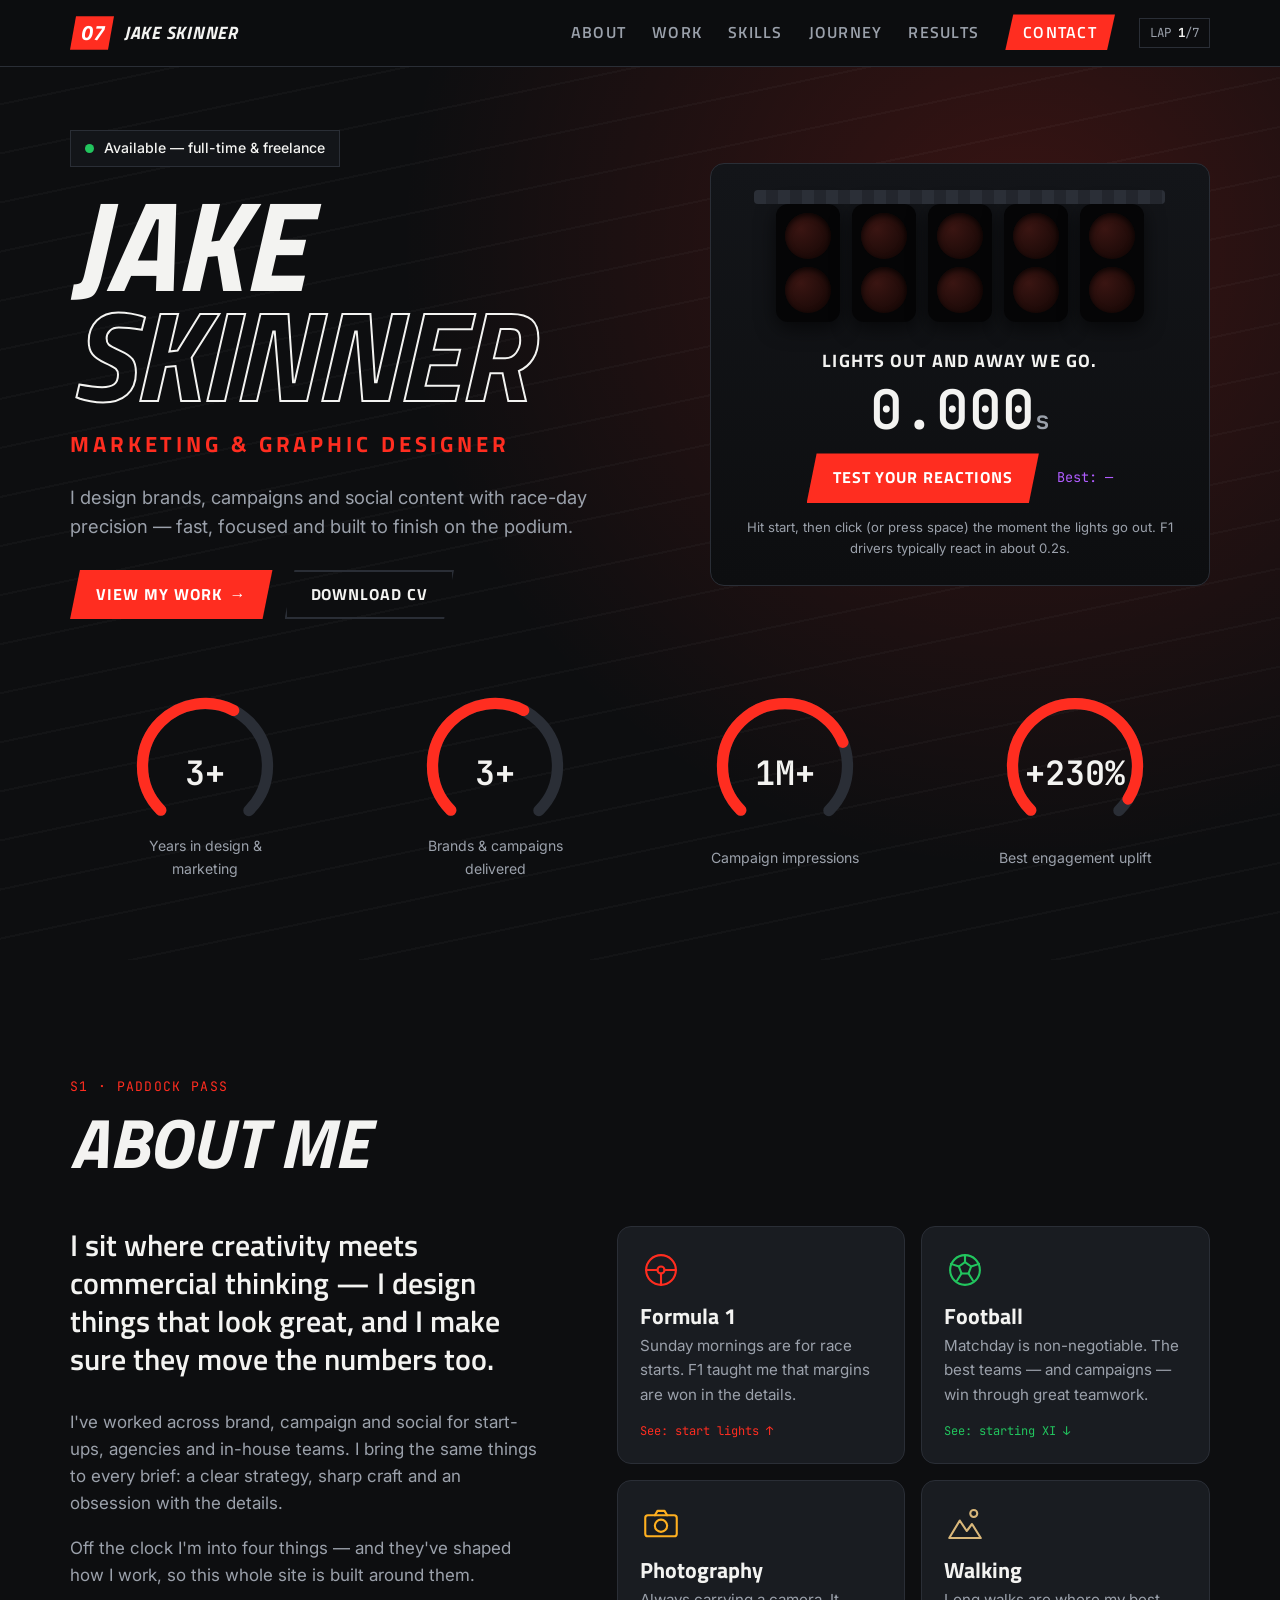
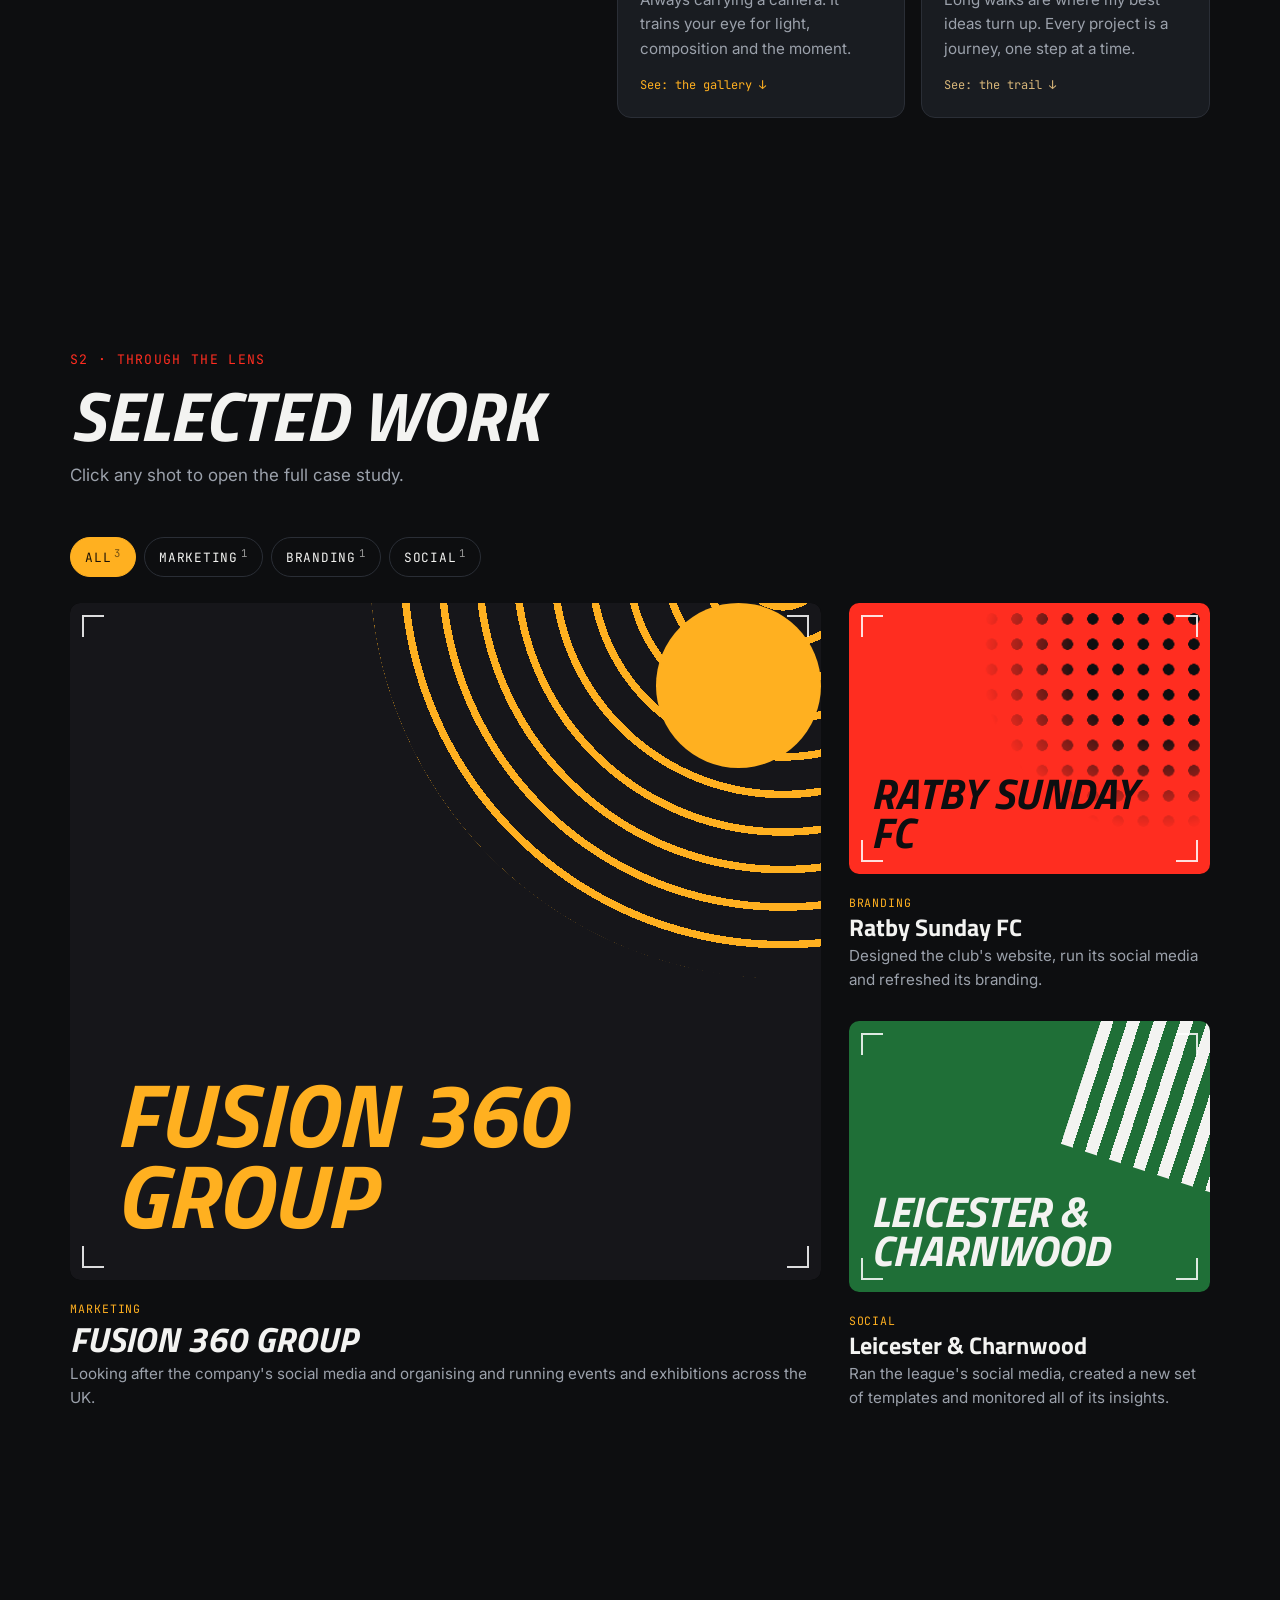
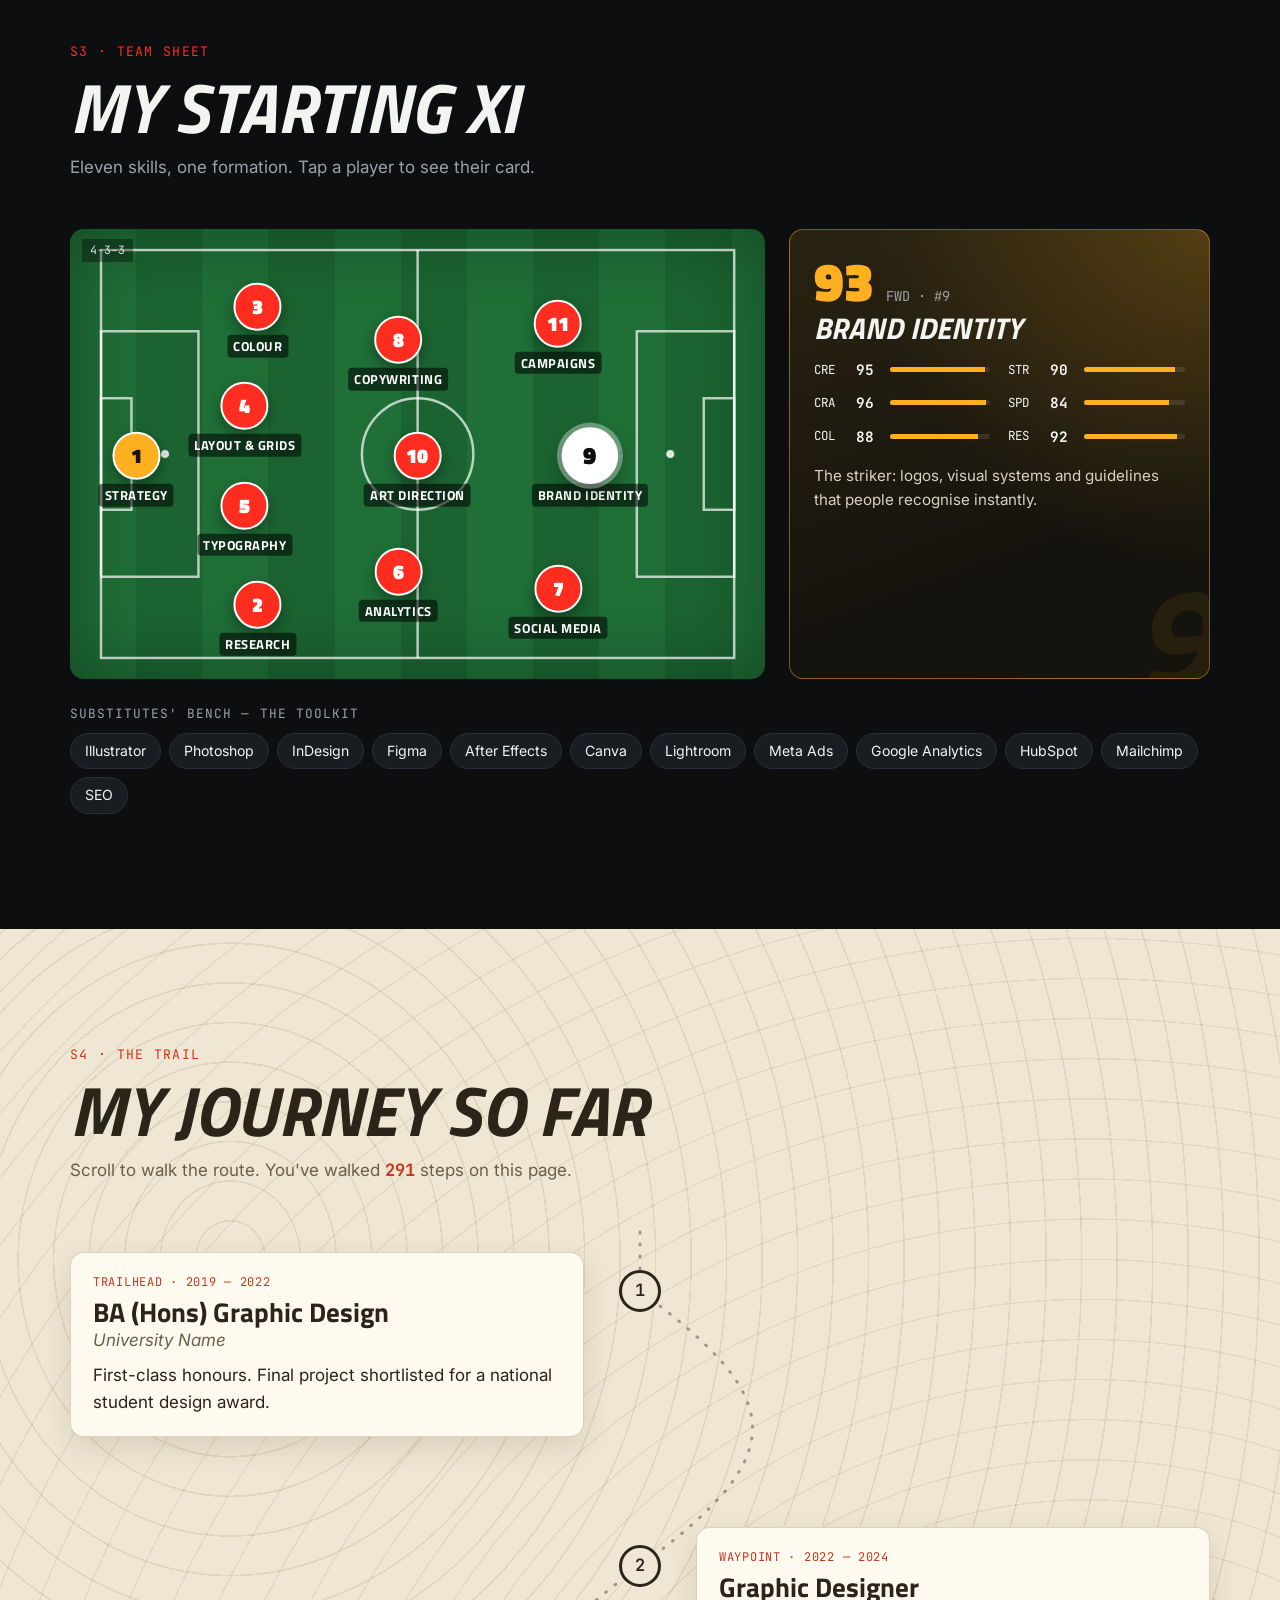
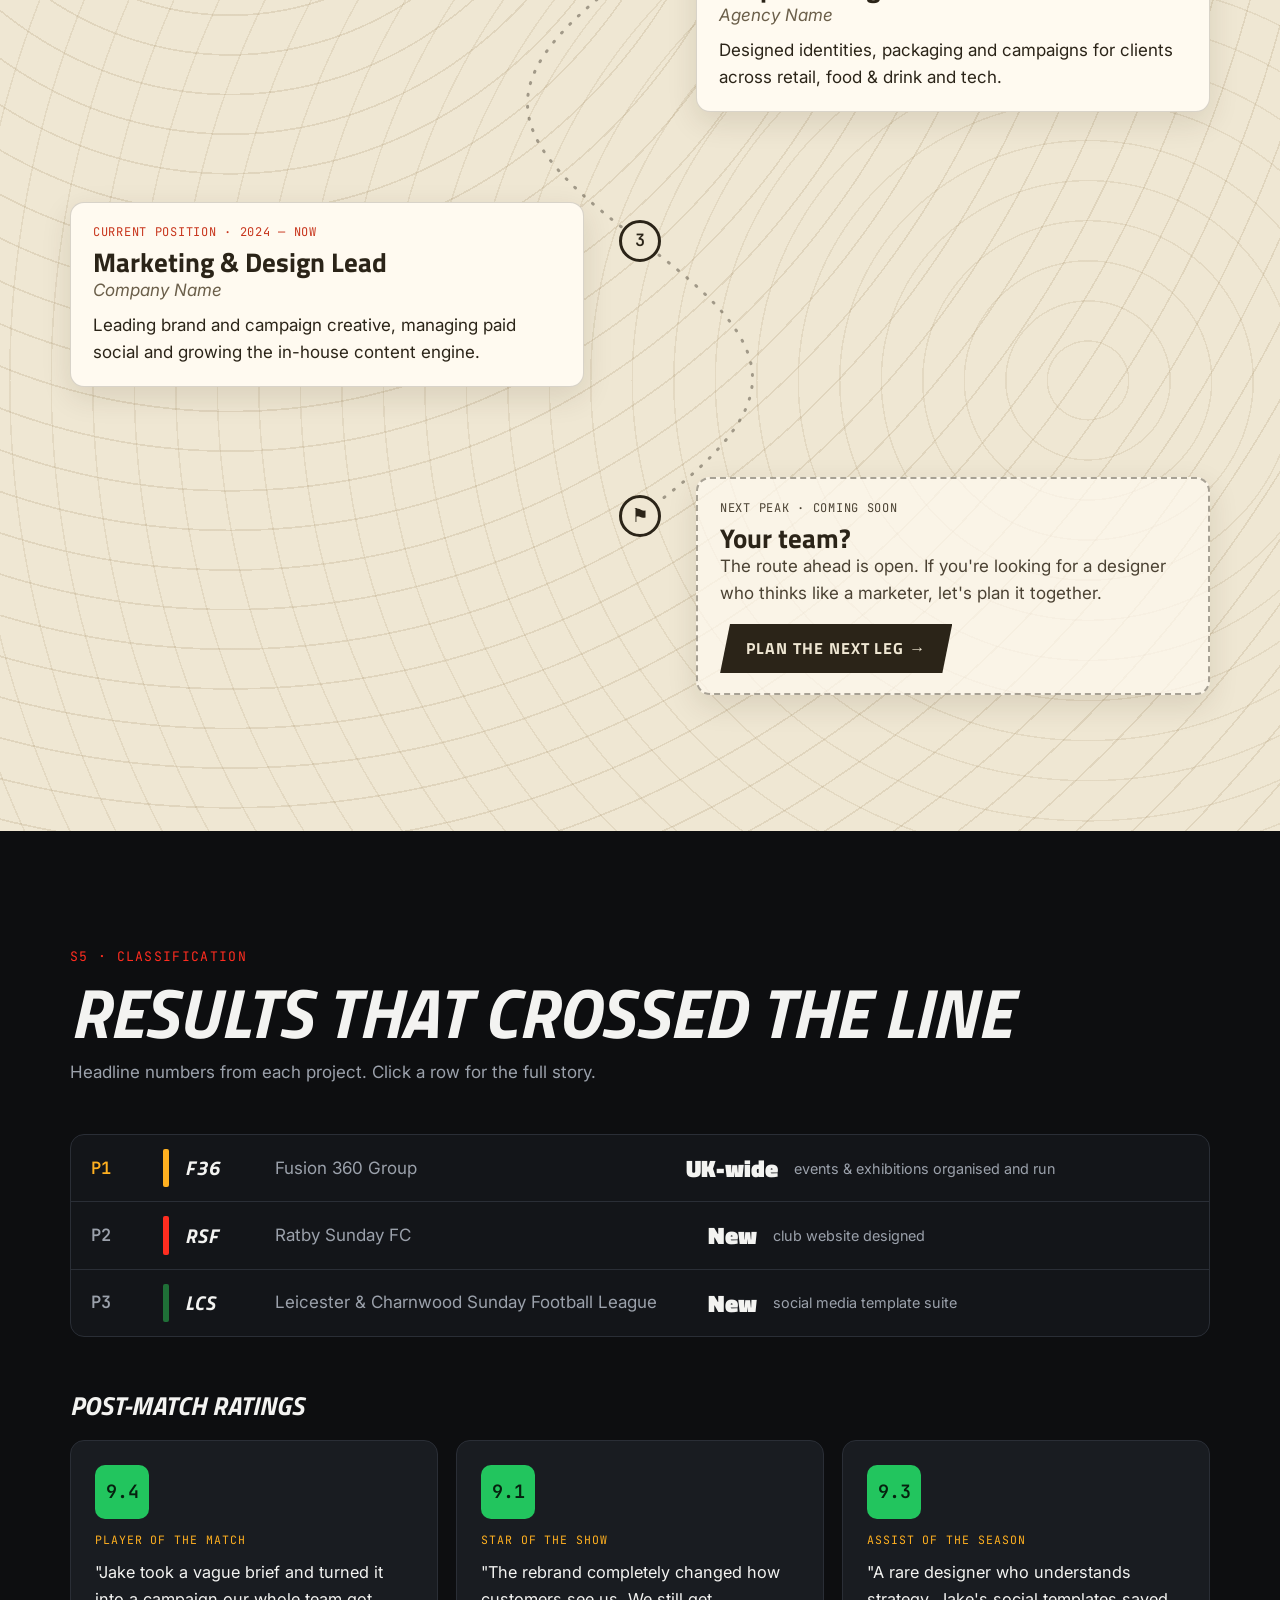
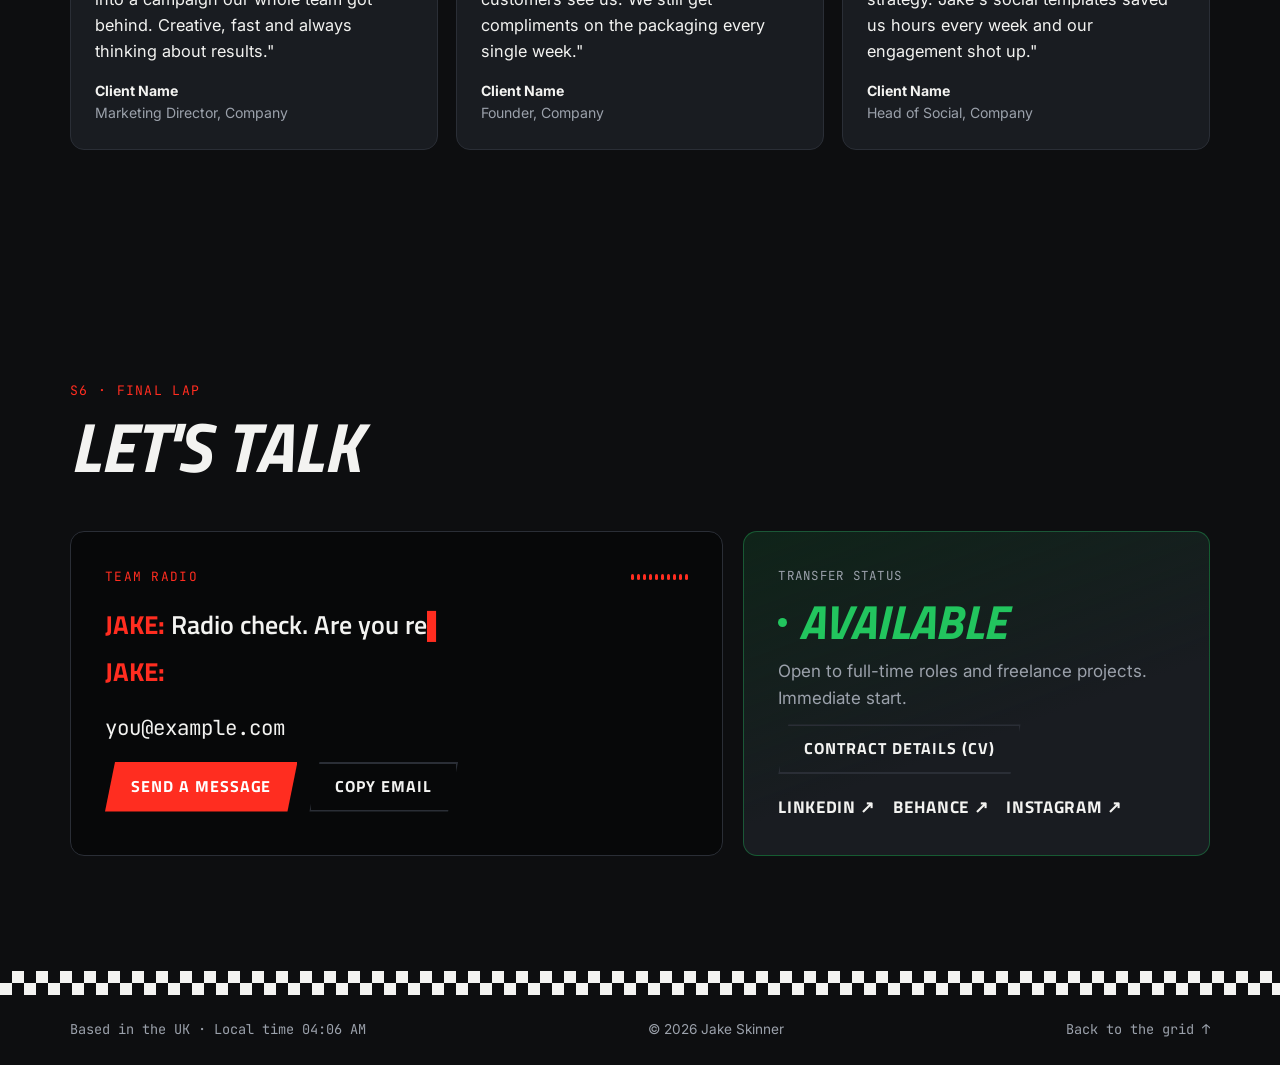
==== commit d0215491: "Update hero stats with real numbers Co-Authored-By: Claude Opus 5.5 <noreply@anthropic.com>" ====
--- a/index.html
+++ b/index.html
@@ -95,24 +95,24 @@
       <!-- Telemetry: animated gauges -->
       <div class="container telemetry" aria-label="Highlights">
         <!-- EDIT: your real numbers. data-count = number, data-gauge = how full the dial is (0–1) -->
-        <div class="gauge" data-gauge="0.5">
+        <div class="gauge" data-gauge="0.6">
           <svg viewBox="0 0 120 120" aria-hidden="true"><circle class="gauge-track" cx="60" cy="60" r="50" /><circle class="gauge-fill" cx="60" cy="60" r="50" /></svg>
-          <span class="gauge-value mono" data-count="5" data-suffix="+">5+</span>
+          <span class="gauge-value mono" data-count="3" data-suffix="+">3+</span>
           <span class="gauge-label">Years in design &amp; marketing</span>
+        </div>
+        <div class="gauge" data-gauge="0.6">
+          <svg viewBox="0 0 120 120" aria-hidden="true"><circle class="gauge-track" cx="60" cy="60" r="50" /><circle class="gauge-fill" cx="60" cy="60" r="50" /></svg>
+          <span class="gauge-value mono" data-count="3" data-suffix="+">3+</span>
+          <span class="gauge-label">Brands &amp; campaigns delivered</span>
         </div>
         <div class="gauge" data-gauge="0.75">
           <svg viewBox="0 0 120 120" aria-hidden="true"><circle class="gauge-track" cx="60" cy="60" r="50" /><circle class="gauge-fill" cx="60" cy="60" r="50" /></svg>
-          <span class="gauge-value mono" data-count="60" data-suffix="+">60+</span>
-          <span class="gauge-label">Brands &amp; campaigns delivered</span>
-        </div>
-        <div class="gauge" data-gauge="0.85">
-          <svg viewBox="0 0 120 120" aria-hidden="true"><circle class="gauge-track" cx="60" cy="60" r="50" /><circle class="gauge-fill" cx="60" cy="60" r="50" /></svg>
-          <span class="gauge-value mono" data-count="12" data-suffix="M">12M</span>
+          <span class="gauge-value mono" data-count="1" data-suffix="M+">1M+</span>
           <span class="gauge-label">Campaign impressions</span>
         </div>
         <div class="gauge" data-gauge="0.95">
           <svg viewBox="0 0 120 120" aria-hidden="true"><circle class="gauge-track" cx="60" cy="60" r="50" /><circle class="gauge-fill" cx="60" cy="60" r="50" /></svg>
-          <span class="gauge-value mono" data-count="180" data-prefix="+" data-suffix="%">+180%</span>
+          <span class="gauge-value mono" data-count="230" data-prefix="+" data-suffix="%">+230%</span>
           <span class="gauge-label">Best engagement uplift</span>
         </div>
       </div>
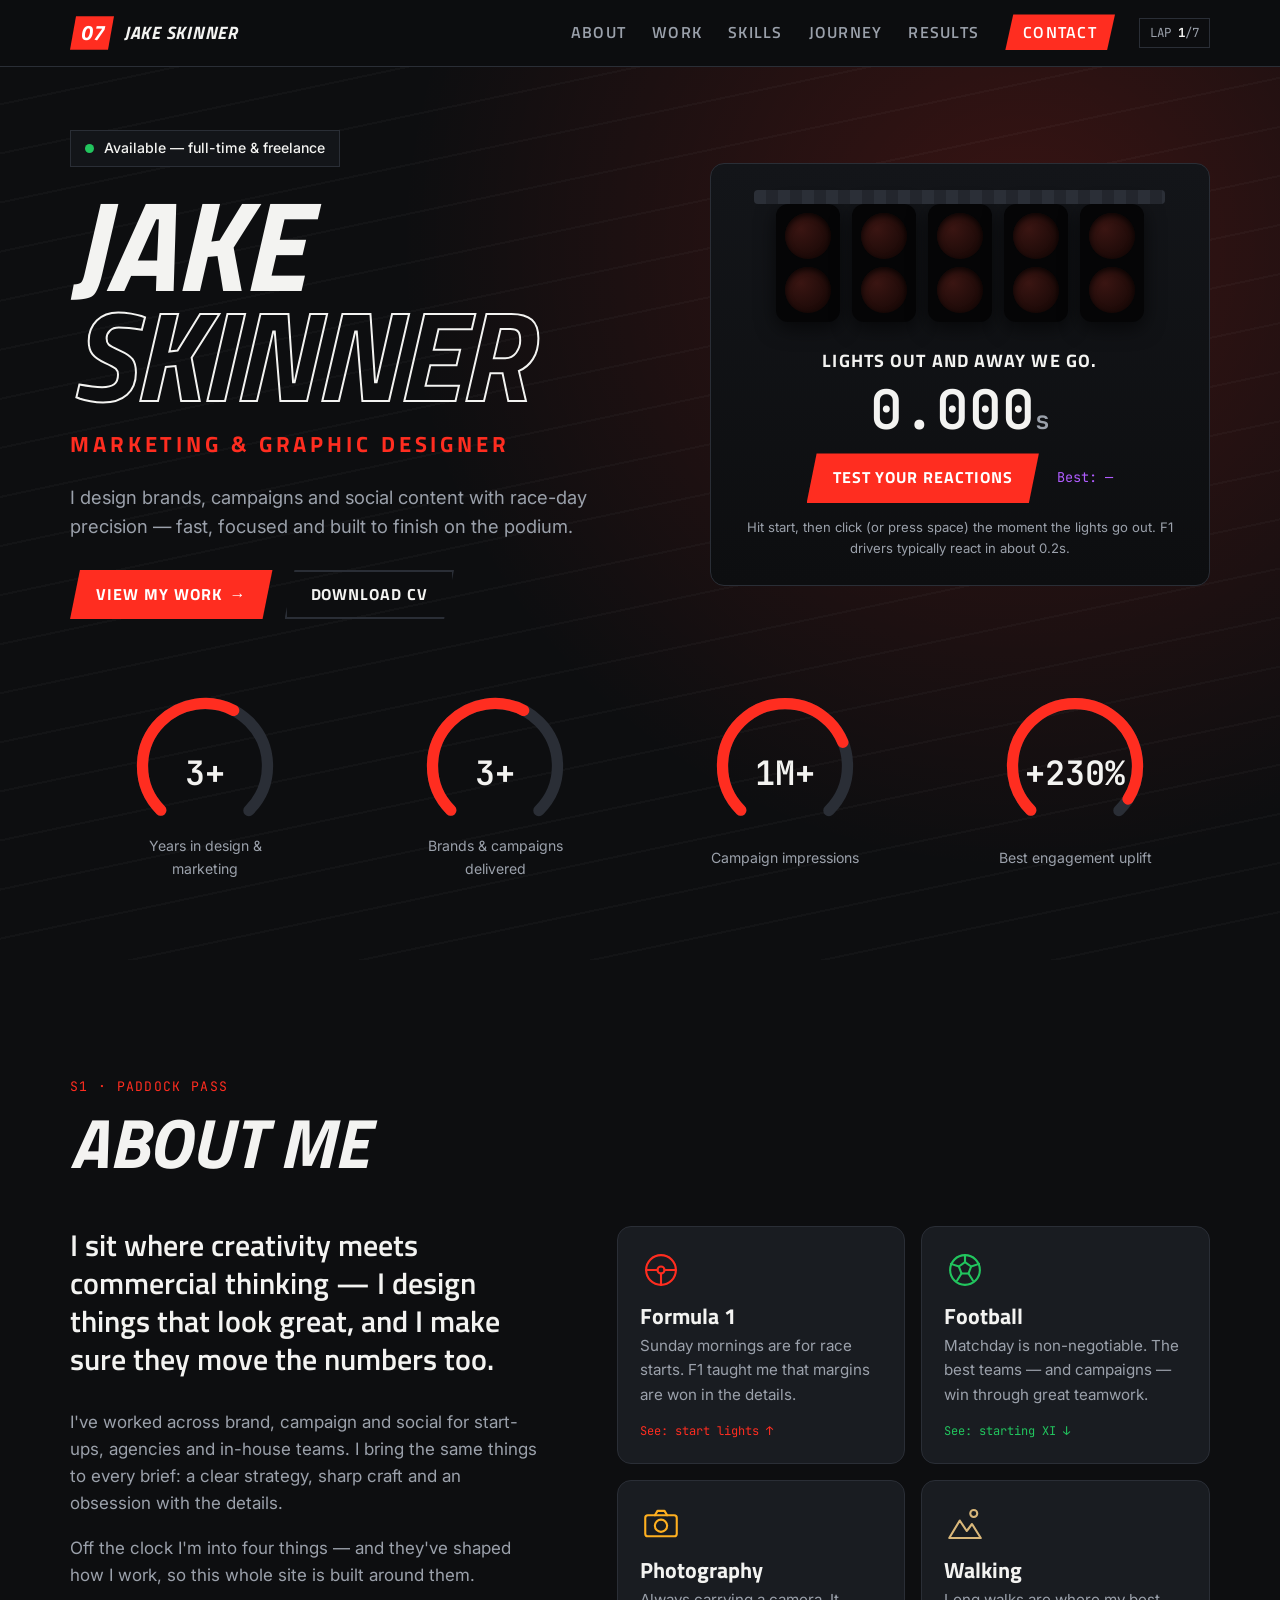
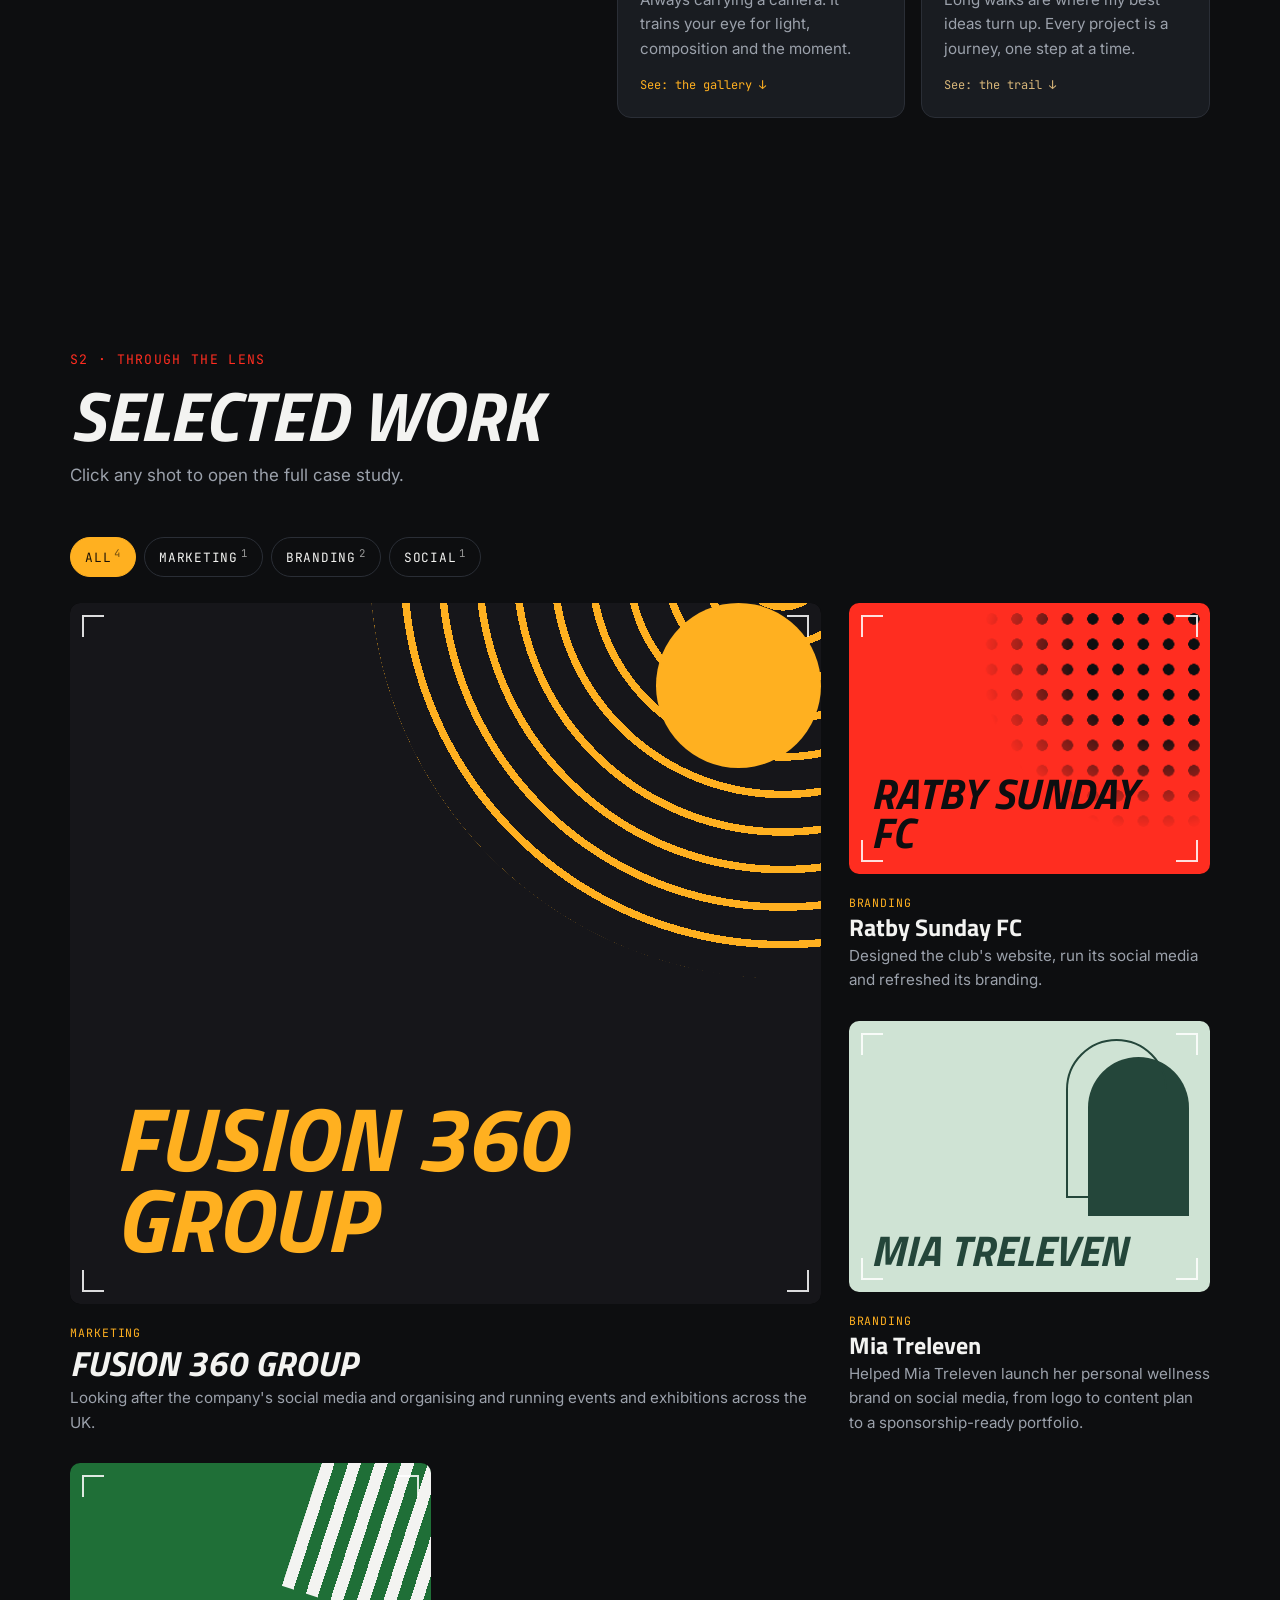
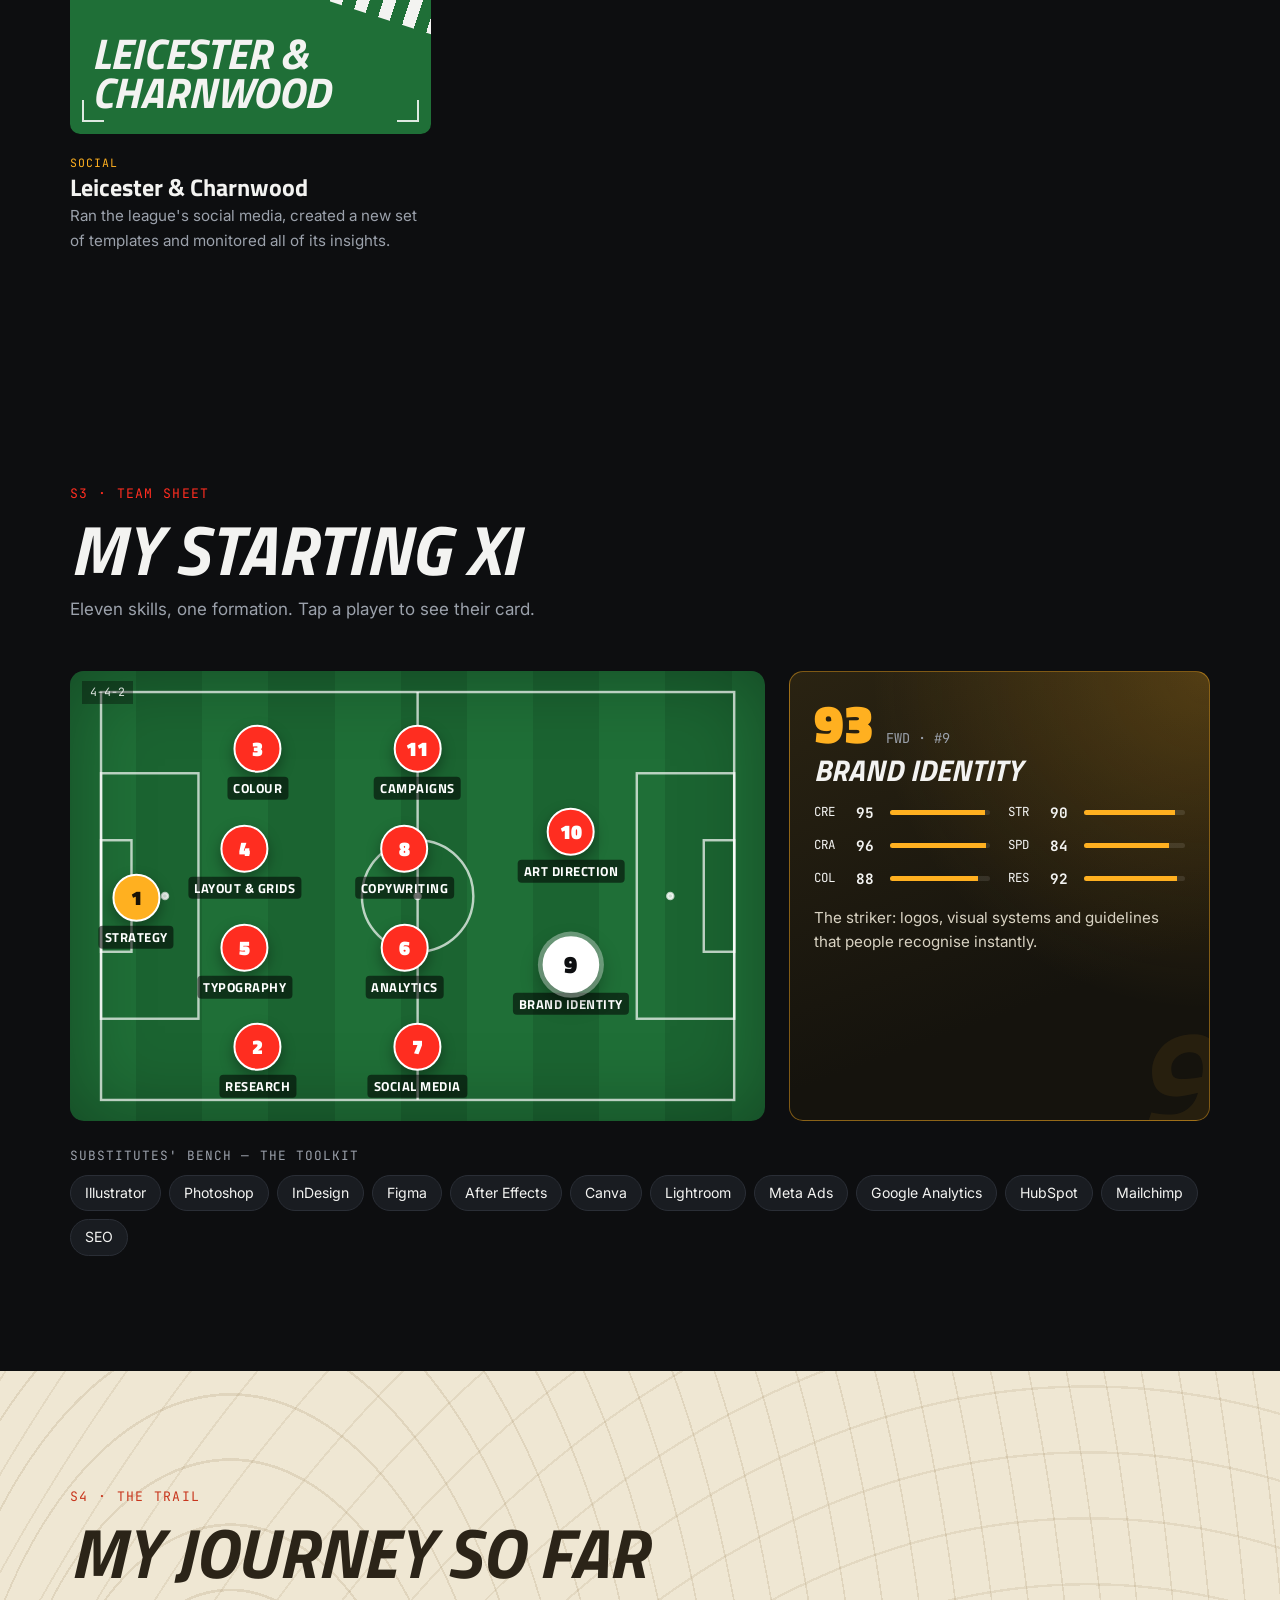
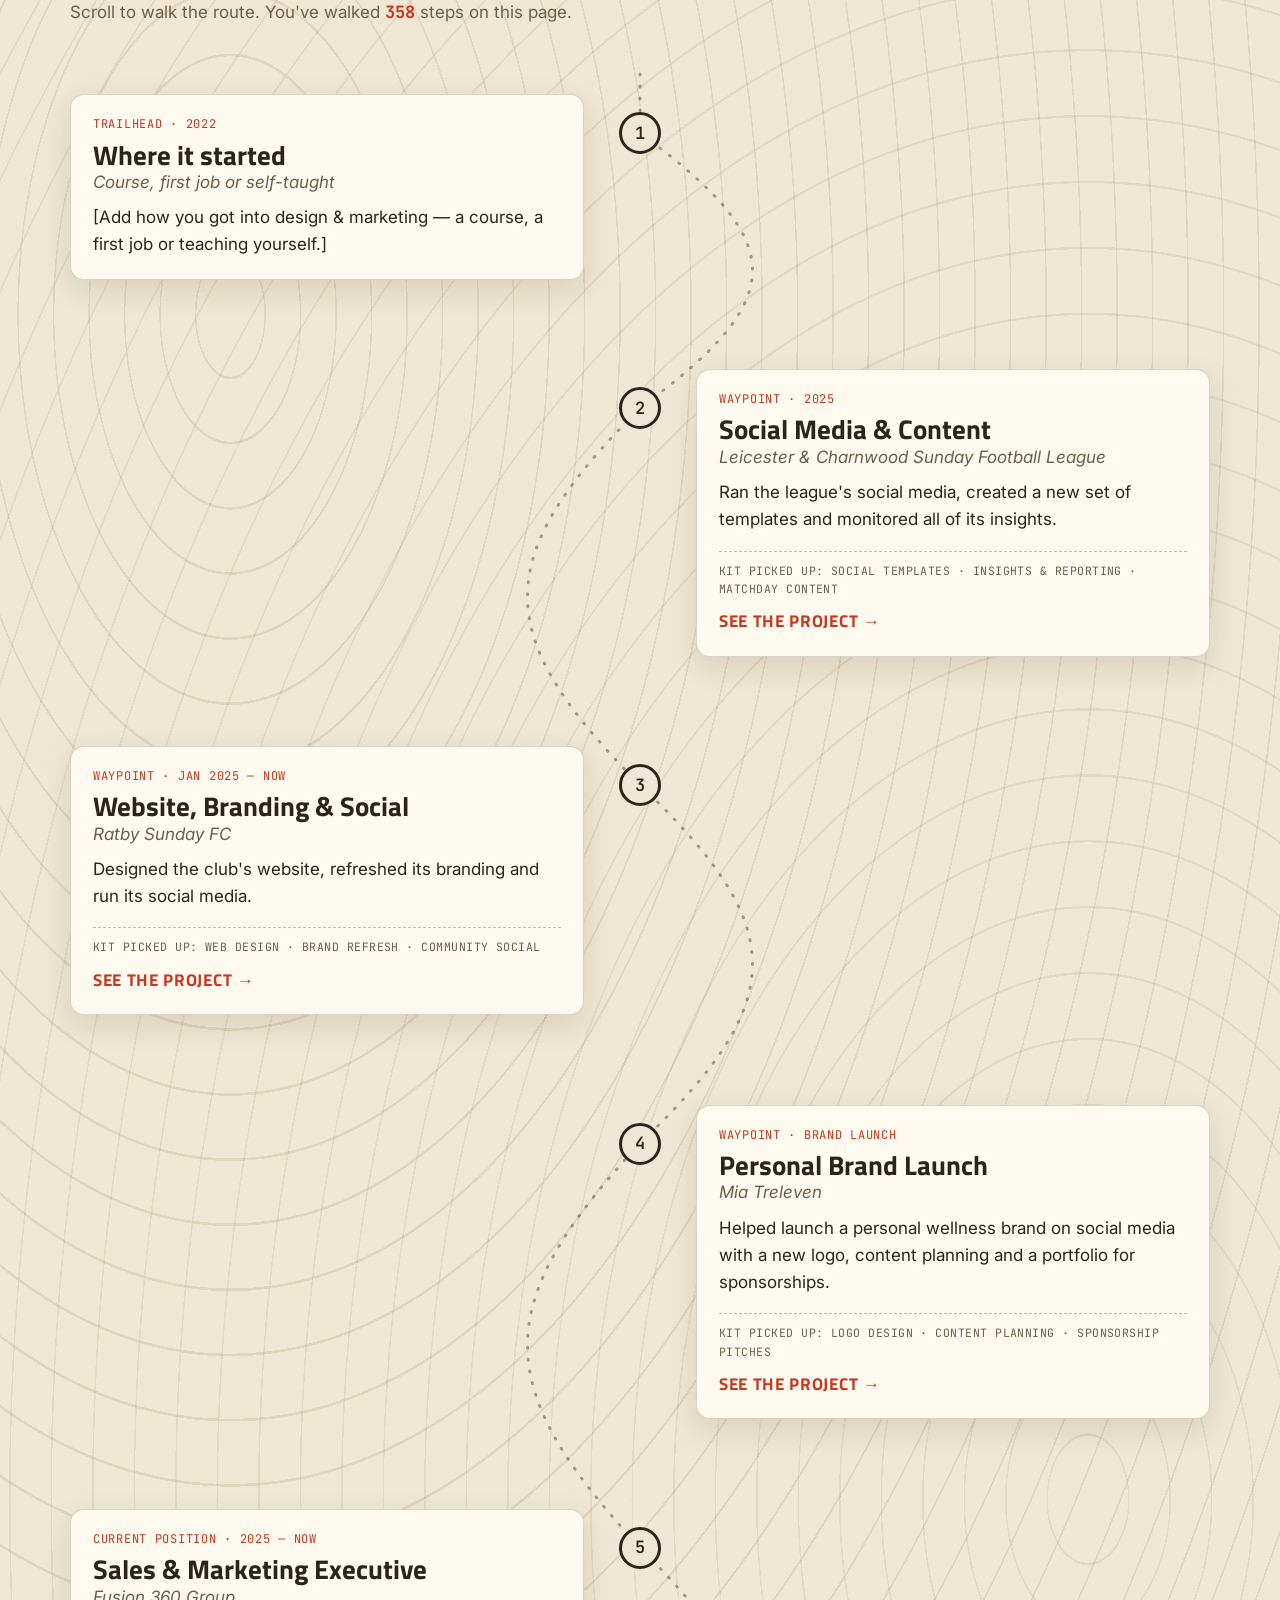
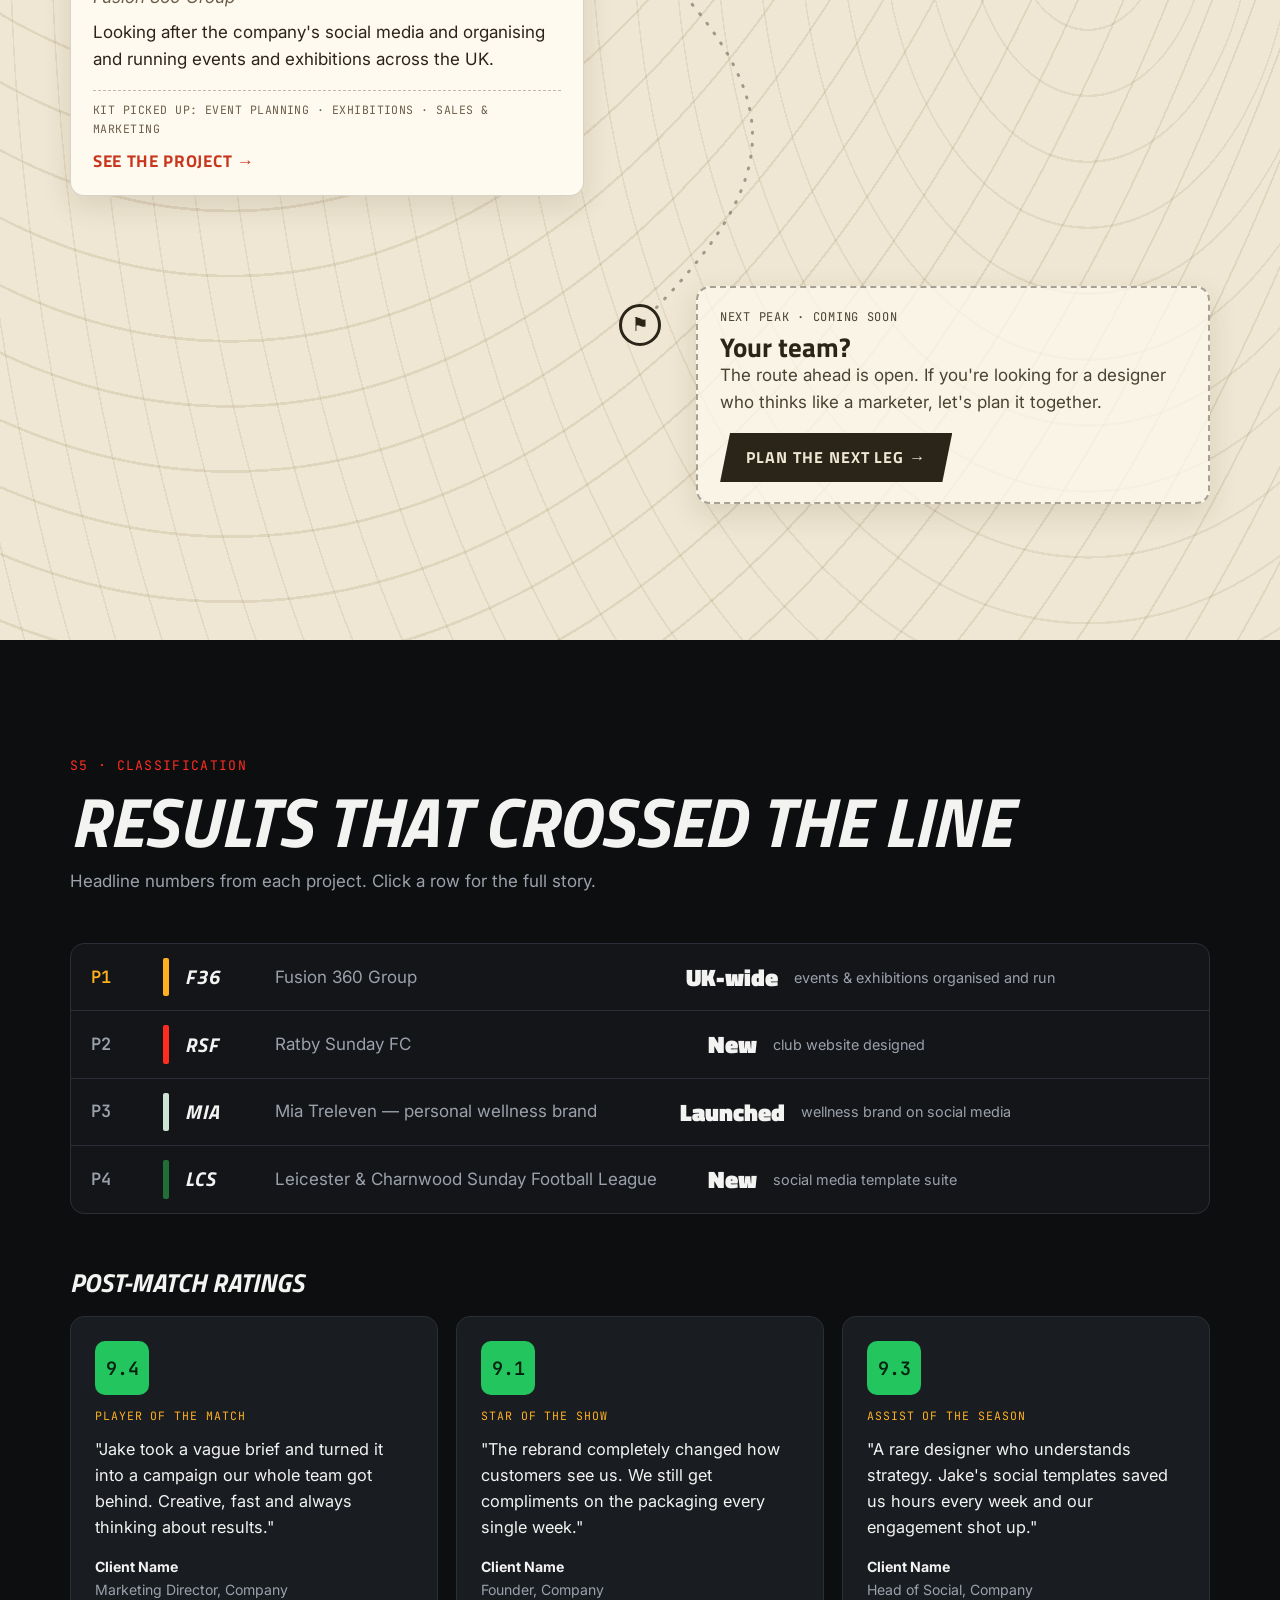
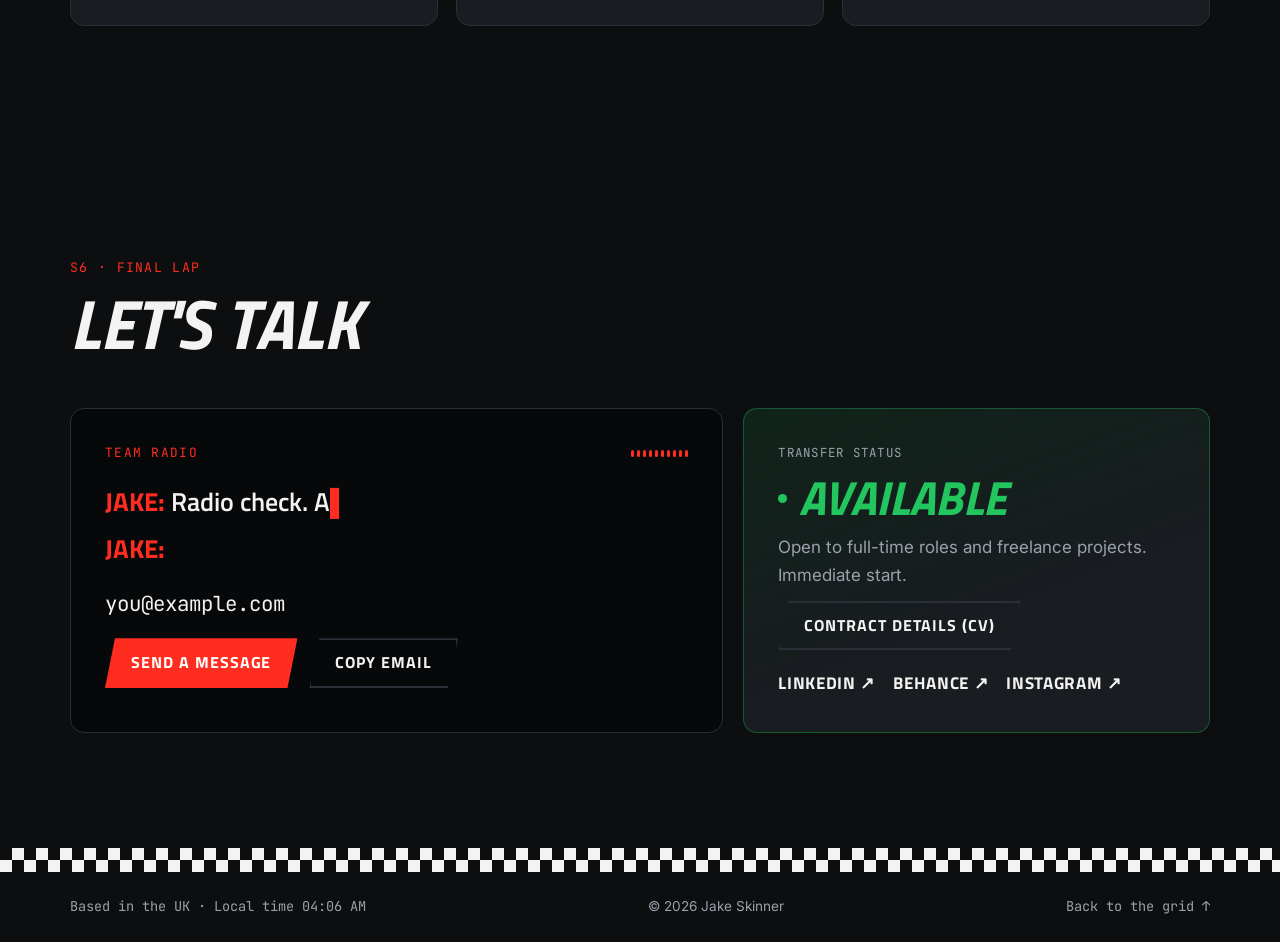
==== commit 887537eb: "Build real journey trail and switch skills to a 4-4-2 Journey now runs from a trailhead placeholder " ====
--- a/index.html
+++ b/index.html
@@ -214,7 +214,7 @@
             <rect x="13.84" y="88.5" width="40.32" height="16" /><rect x="24.84" y="99.5" width="18.32" height="5" />
             <circle cx="34" cy="11" r="0.5" class="spot" /><circle cx="34" cy="94" r="0.5" class="spot" />
           </svg>
-          <span class="formation mono">4-3-3</span>
+          <span class="formation mono">4-4-2</span>
           <!-- Players are generated from js/skills.js -->
           <div class="players" id="players"></div>
         </div>
@@ -250,31 +250,59 @@
 
           <!-- EDIT: your journey, oldest first. The last waypoint is the call to action. -->
           <ol class="waypoints">
+            <!-- EDIT: the trailhead — replace the year, title, place and text with how you got started -->
             <li class="waypoint">
               <span class="pin mono">1</span>
               <div class="wp-card">
-                <p class="wp-meta mono">Trailhead · 2019 — 2022</p>
-                <h3>BA (Hons) Graphic Design</h3>
-                <p class="wp-org">University Name</p>
-                <p>First-class honours. Final project shortlisted for a national student design award.</p>
+                <p class="wp-meta mono">Trailhead · 2022</p>
+                <h3>Where it started</h3>
+                <p class="wp-org">Course, first job or self-taught</p>
+                <p>[Add how you got into design &amp; marketing — a course, a first job or teaching yourself.]</p>
               </div>
             </li>
             <li class="waypoint">
               <span class="pin mono">2</span>
               <div class="wp-card">
-                <p class="wp-meta mono">Waypoint · 2022 — 2024</p>
-                <h3>Graphic Designer</h3>
-                <p class="wp-org">Agency Name</p>
-                <p>Designed identities, packaging and campaigns for clients across retail, food &amp; drink and tech.</p>
+                <p class="wp-meta mono">Waypoint · 2025</p>
+                <h3>Social Media &amp; Content</h3>
+                <p class="wp-org">Leicester &amp; Charnwood Sunday Football League</p>
+                <p>Ran the league's social media, created a new set of templates and monitored all of its insights.</p>
+                <p class="wp-kit mono">Kit picked up: social templates · insights &amp; reporting · matchday content</p>
+                <a class="wp-link" href="#work-leicester-charnwood">See the project →</a>
               </div>
             </li>
             <li class="waypoint">
               <span class="pin mono">3</span>
               <div class="wp-card">
-                <p class="wp-meta mono">Current position · 2024 — now</p>
-                <h3>Marketing &amp; Design Lead</h3>
-                <p class="wp-org">Company Name</p>
-                <p>Leading brand and campaign creative, managing paid social and growing the in-house content engine.</p>
+                <p class="wp-meta mono">Waypoint · Jan 2025 — now</p>
+                <h3>Website, Branding &amp; Social</h3>
+                <p class="wp-org">Ratby Sunday FC</p>
+                <p>Designed the club's website, refreshed its branding and run its social media.</p>
+                <p class="wp-kit mono">Kit picked up: web design · brand refresh · community social</p>
+                <a class="wp-link" href="#work-ratby-sunday-fc">See the project →</a>
+              </div>
+            </li>
+            <!-- EDIT: add when you worked with Mia, e.g. "Waypoint · 2025" -->
+            <li class="waypoint">
+              <span class="pin mono">4</span>
+              <div class="wp-card">
+                <p class="wp-meta mono">Waypoint · Brand launch</p>
+                <h3>Personal Brand Launch</h3>
+                <p class="wp-org">Mia Treleven</p>
+                <p>Helped launch a personal wellness brand on social media with a new logo, content planning and a portfolio for sponsorships.</p>
+                <p class="wp-kit mono">Kit picked up: logo design · content planning · sponsorship pitches</p>
+                <a class="wp-link" href="#work-mia-treleven">See the project →</a>
+              </div>
+            </li>
+            <li class="waypoint">
+              <span class="pin mono">5</span>
+              <div class="wp-card">
+                <p class="wp-meta mono">Current position · 2025 — now</p>
+                <h3>Sales &amp; Marketing Executive</h3>
+                <p class="wp-org">Fusion 360 Group</p>
+                <p>Looking after the company's social media and organising and running events and exhibitions across the UK.</p>
+                <p class="wp-kit mono">Kit picked up: event planning · exhibitions · sales &amp; marketing</p>
+                <a class="wp-link" href="#work-fusion-360-group">See the project →</a>
               </div>
             </li>
             <li class="waypoint waypoint-next">
--- a/css/styles.css
+++ b/css/styles.css
@@ -1272,6 +1272,25 @@
   color: #6b5f4a;
 }
 .wp-card p:last-child { margin-bottom: 0; }
+.wp-kit {
+  margin: 12px 0 0;
+  padding-top: 10px;
+  border-top: 1px dashed rgba(43, 36, 24, 0.3);
+  font-size: 0.72rem;
+  letter-spacing: 0.04em;
+  text-transform: uppercase;
+  color: #6b5f4a;
+}
+.wp-link {
+  display: inline-block;
+  margin-top: 10px;
+  font-family: var(--f-display);
+  font-weight: 700;
+  letter-spacing: 0.04em;
+  text-transform: uppercase;
+  color: var(--map-red);
+}
+.wp-link:hover { text-decoration: underline; }
 .waypoint-next .wp-card {
   border: 2px dashed rgba(43, 36, 24, 0.4);
   background: rgba(255, 250, 240, 0.7);
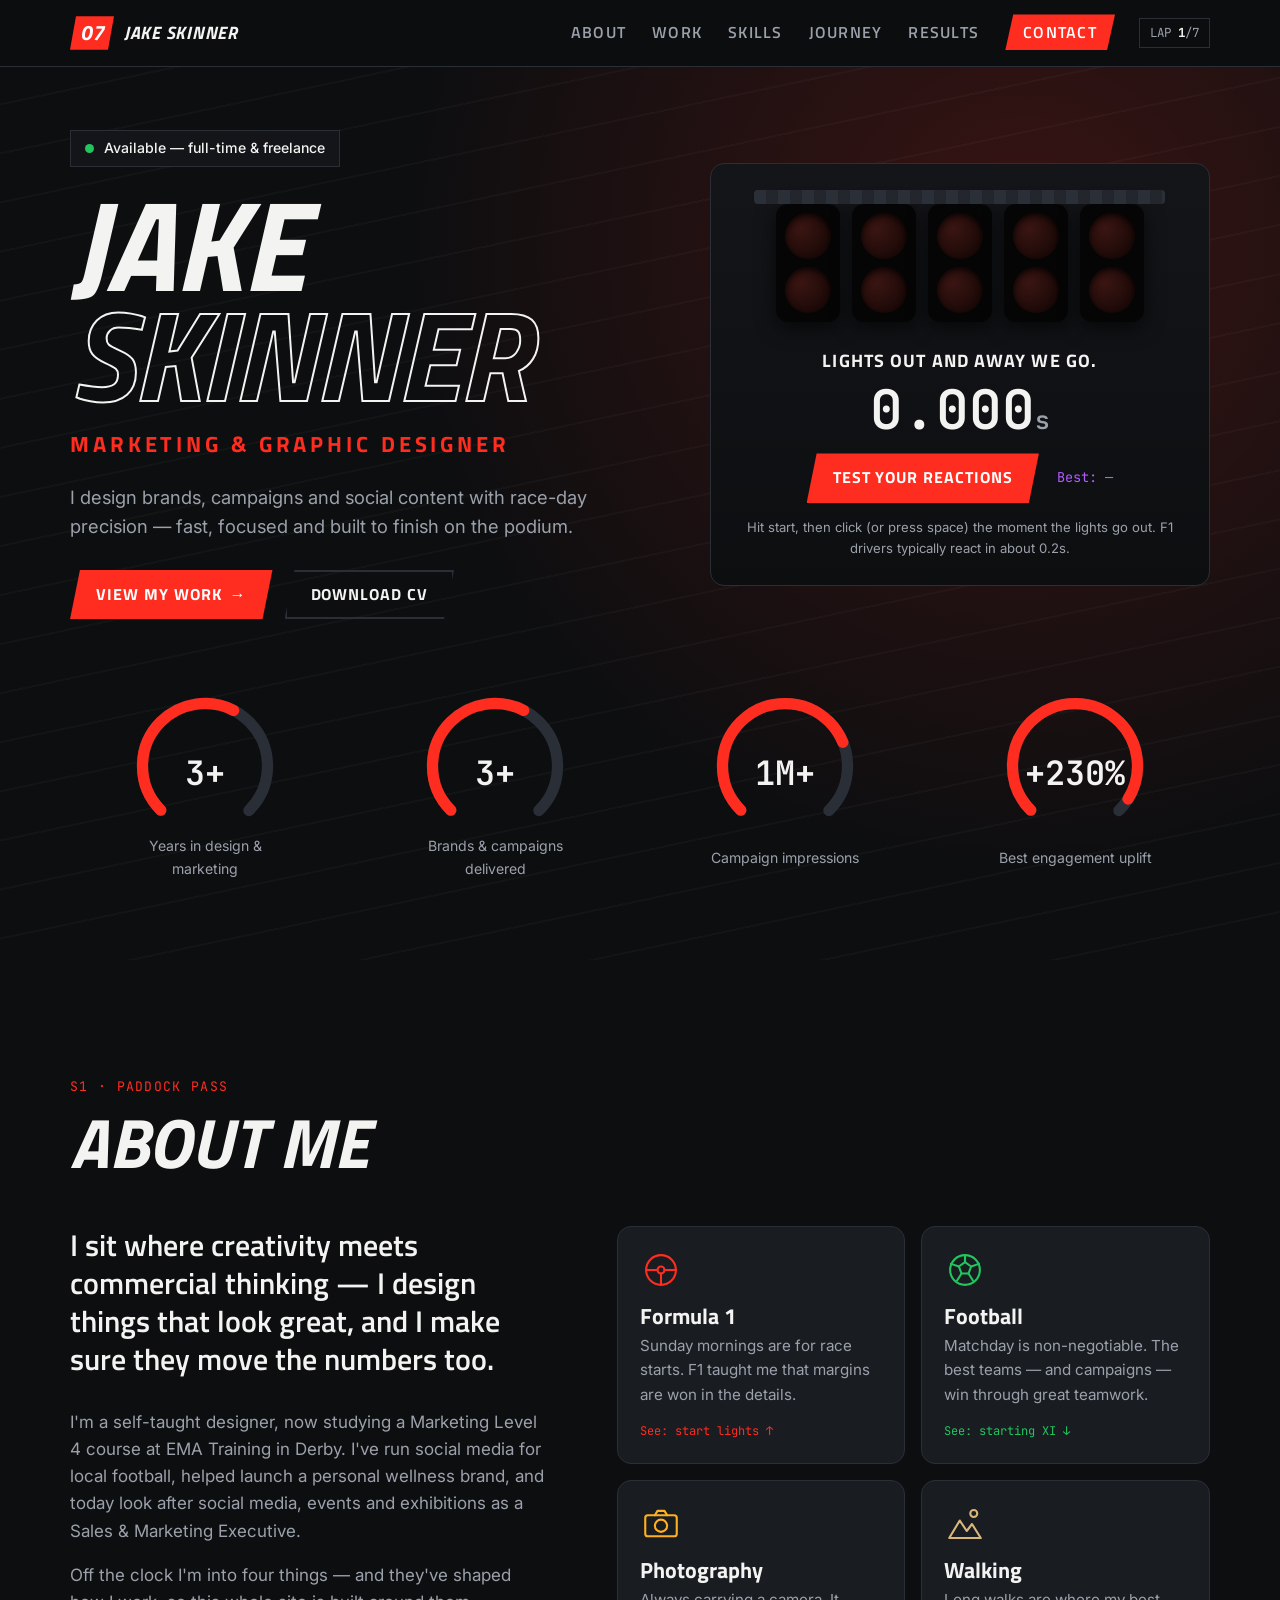
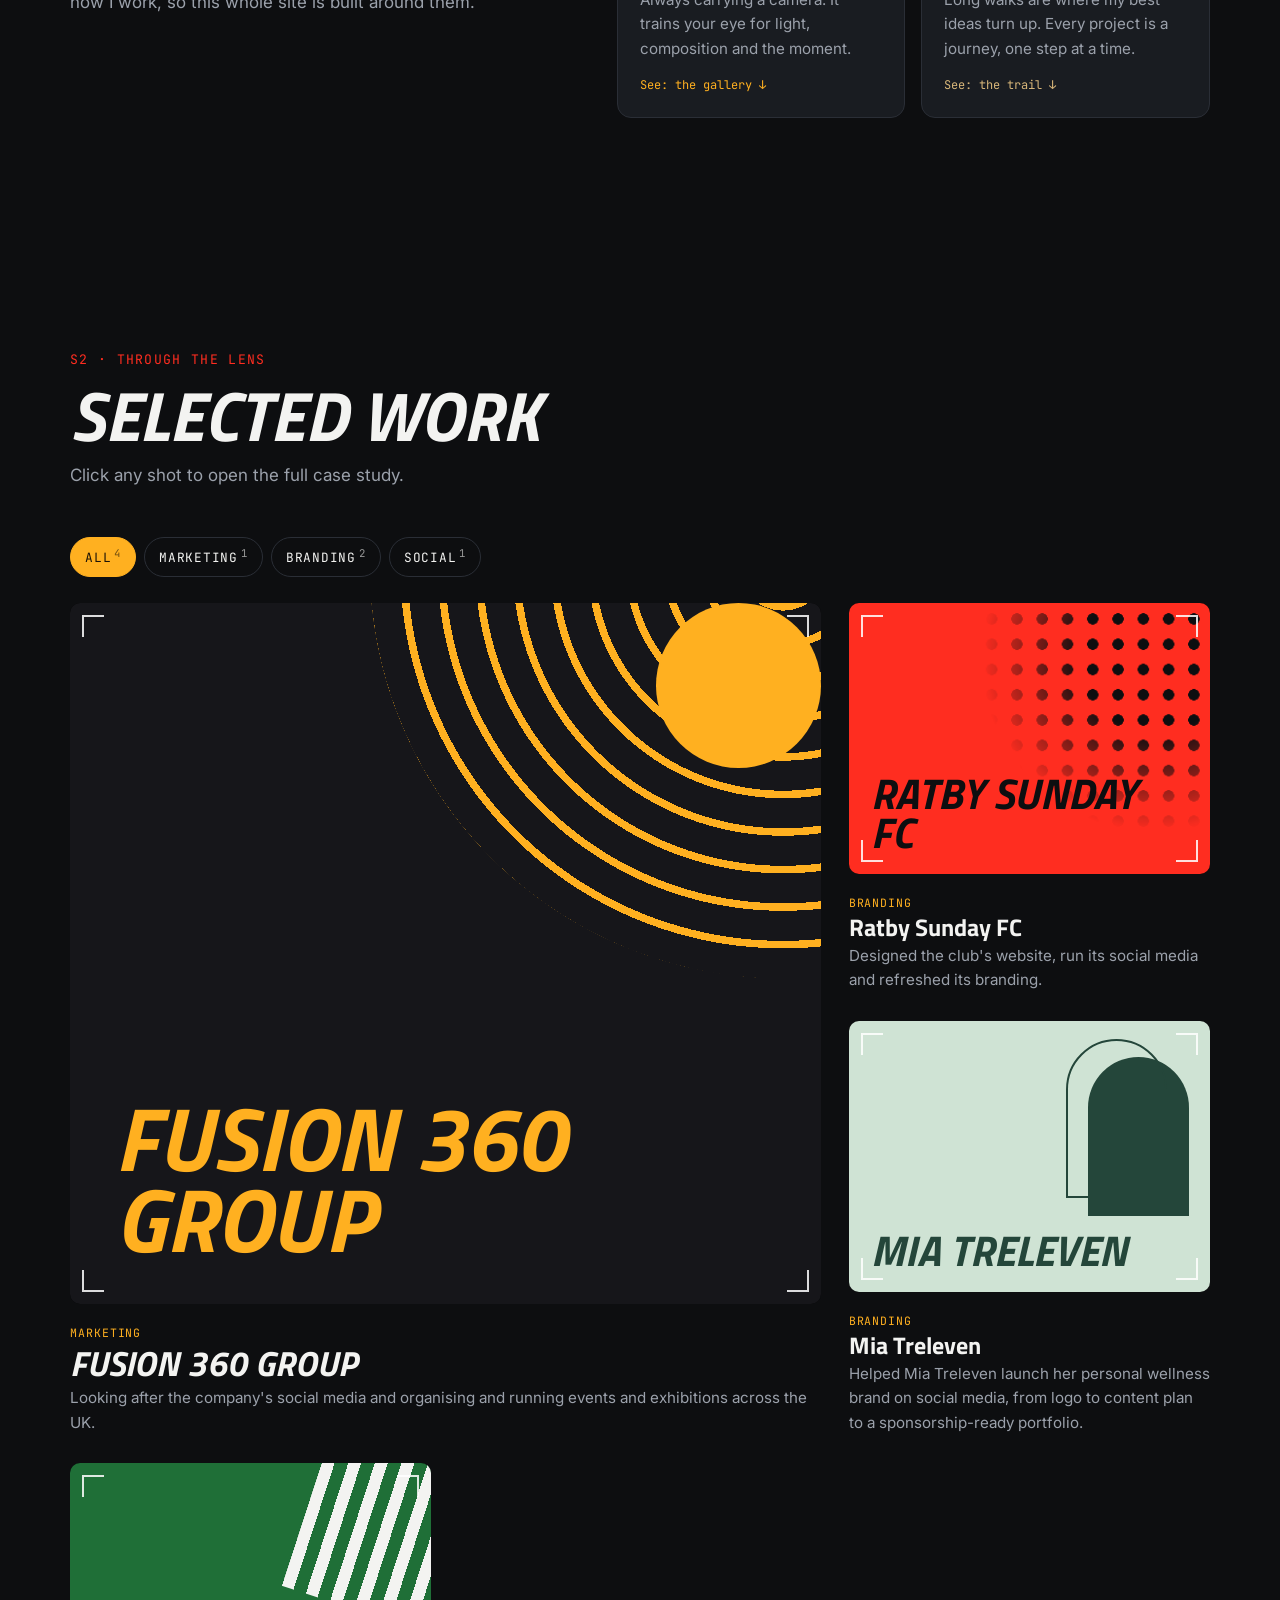
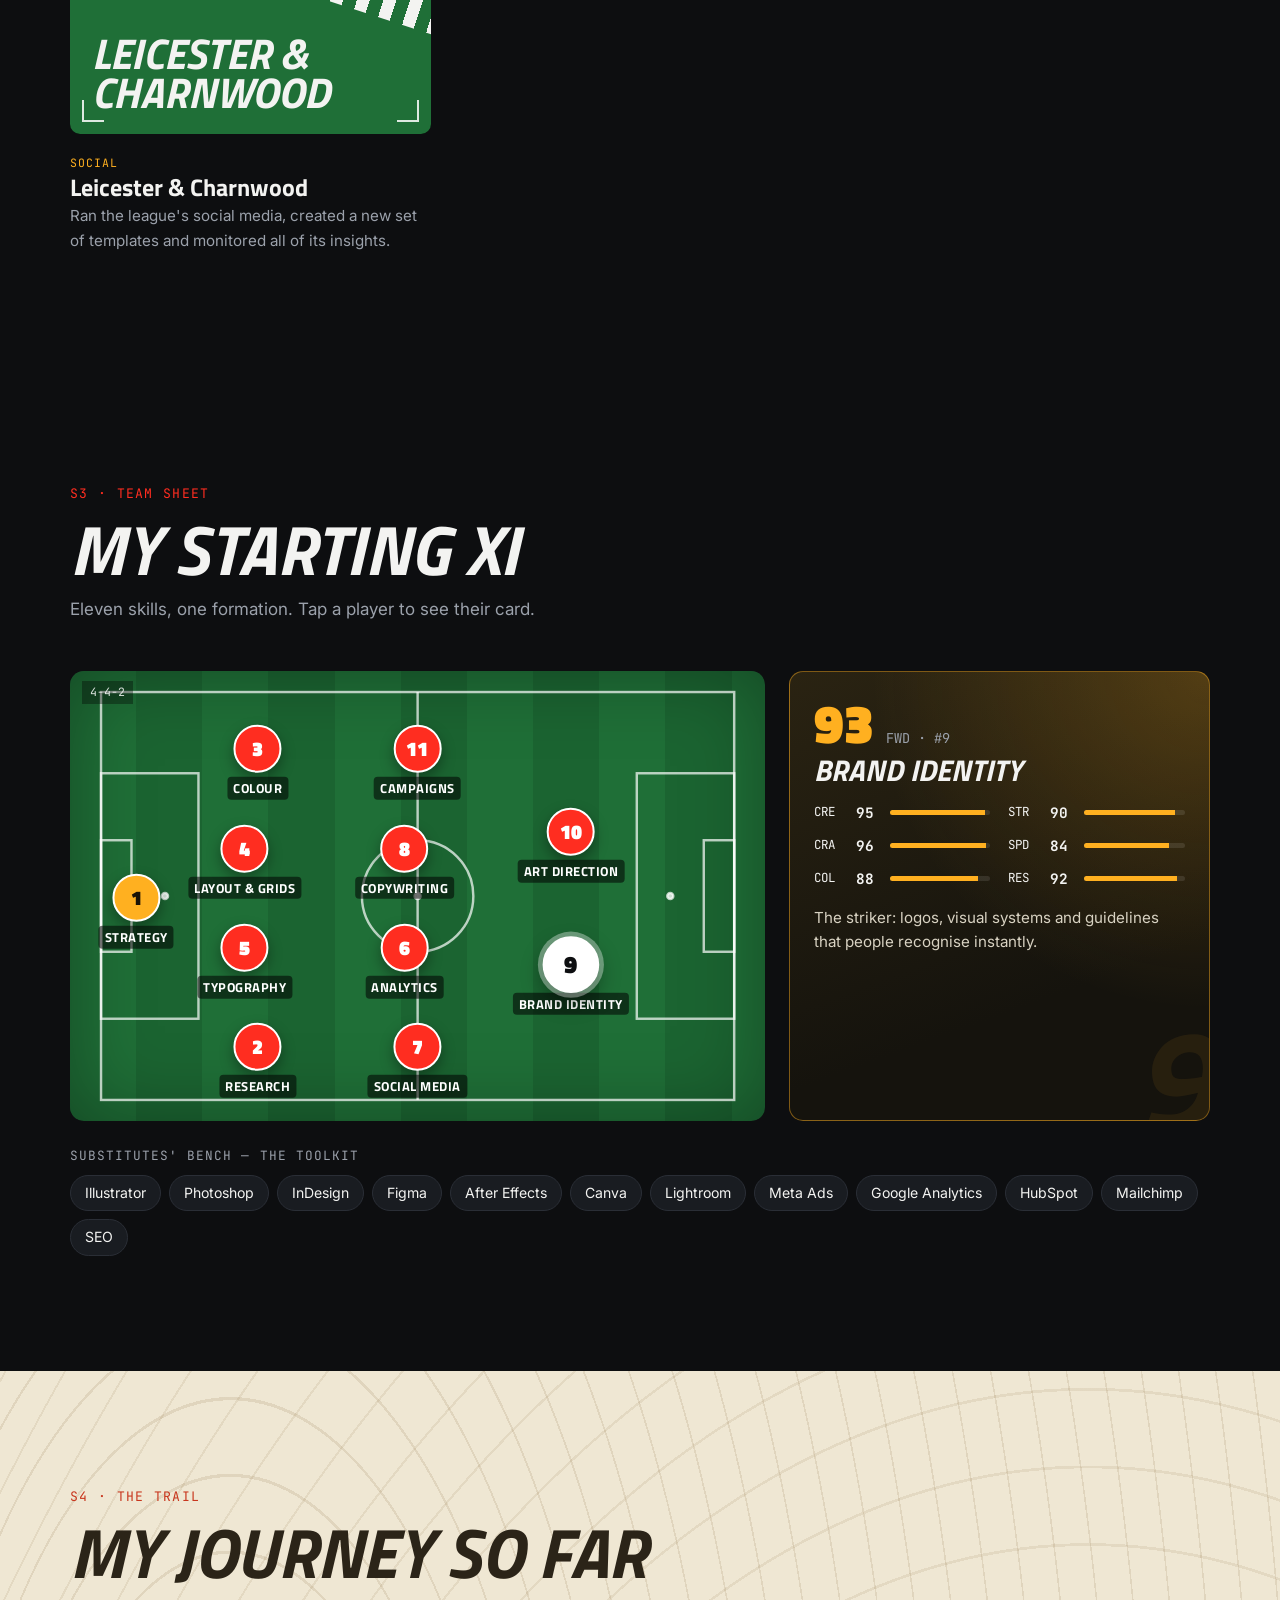
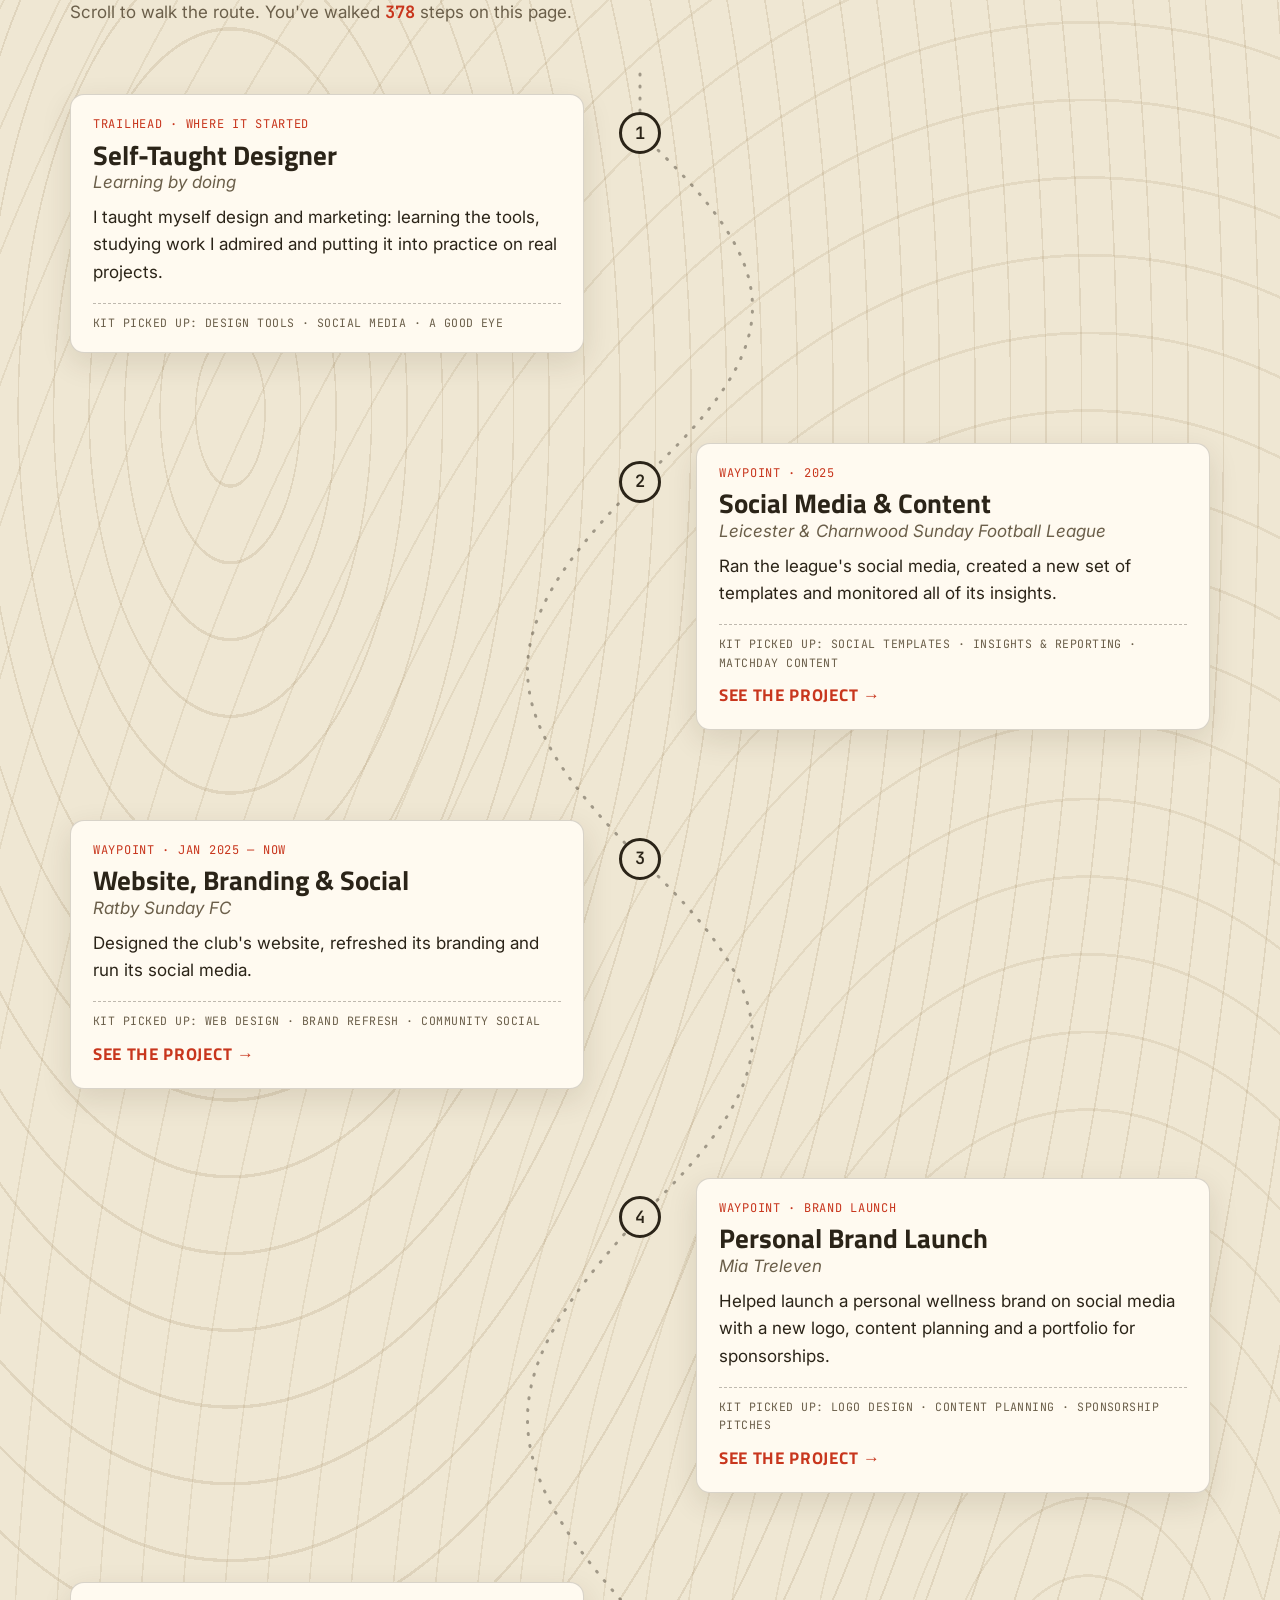
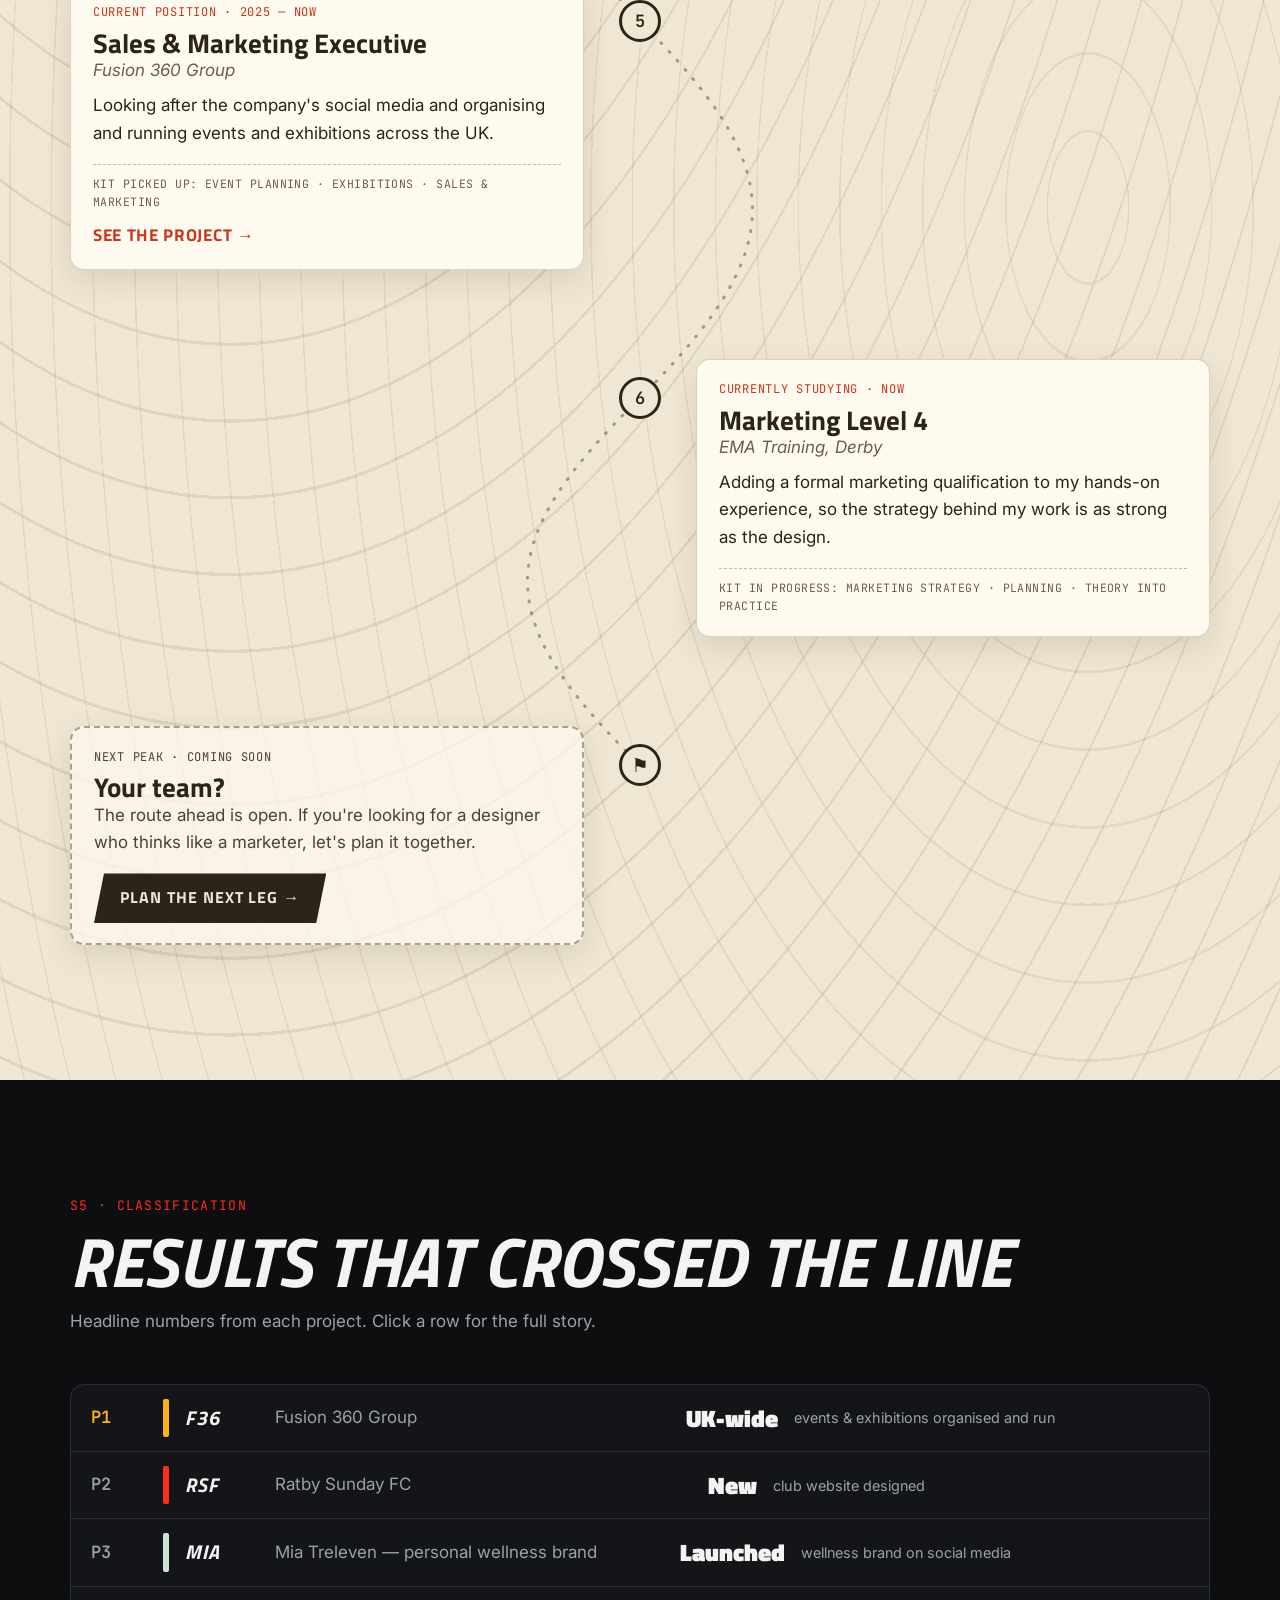
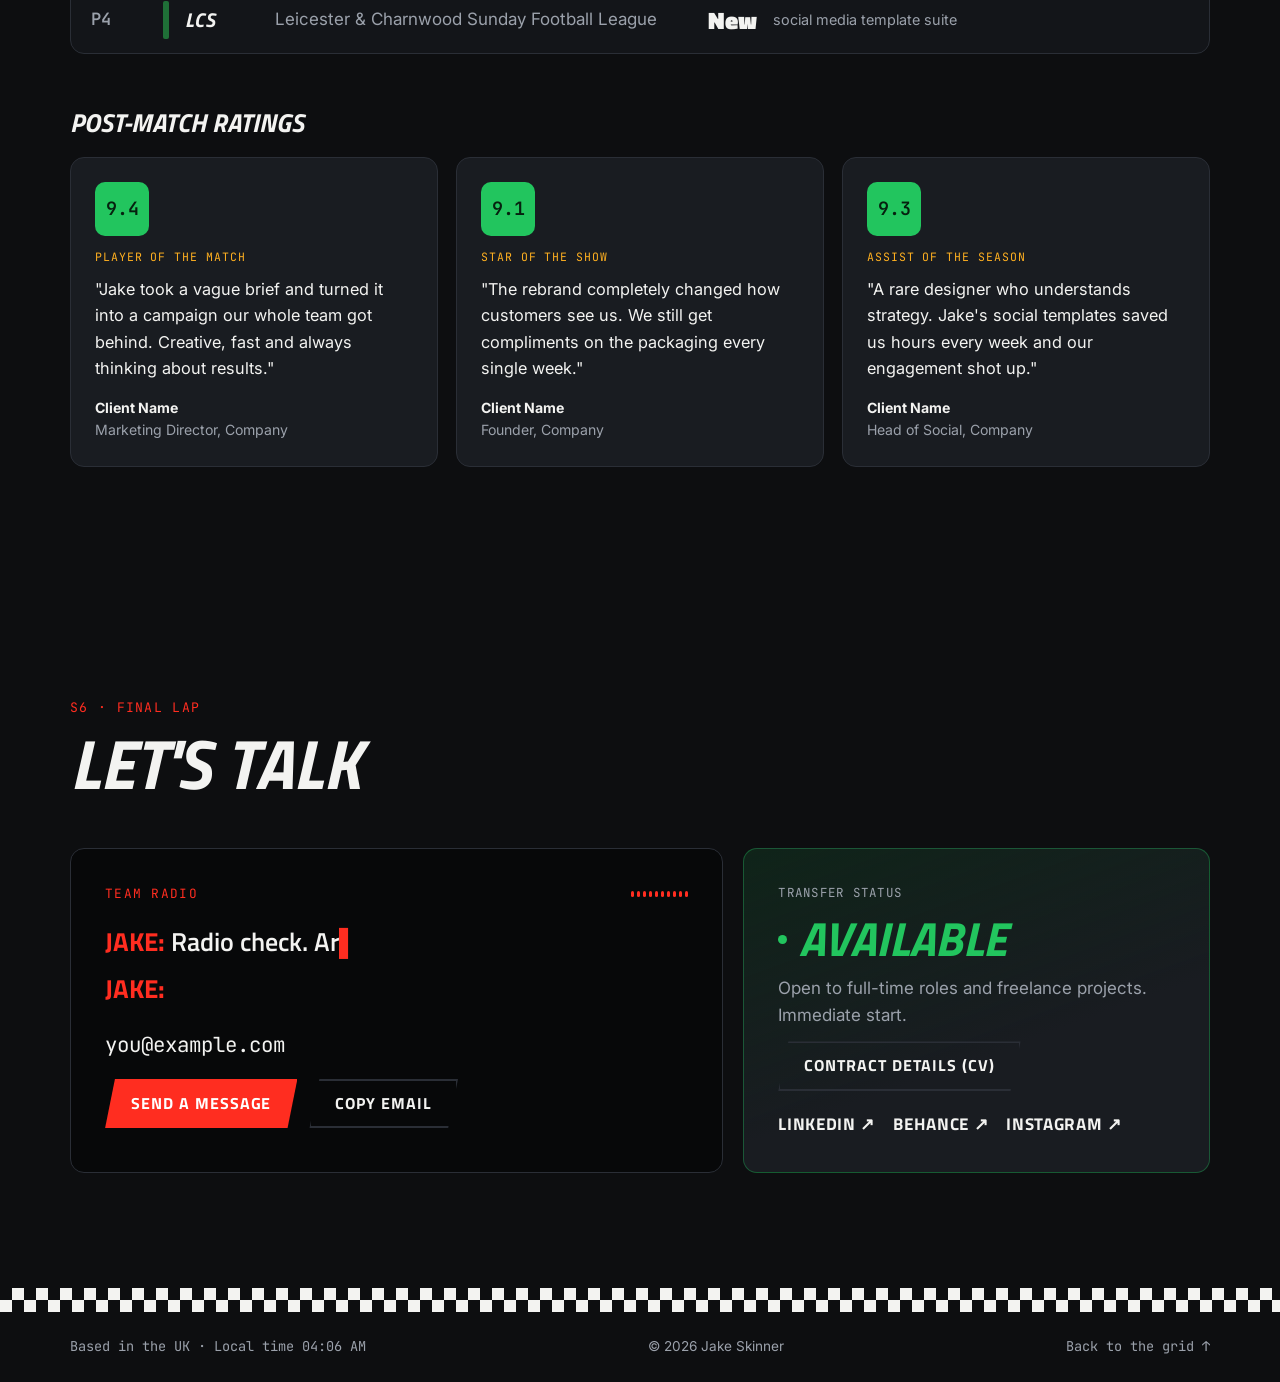
==== commit 4b613fec: "Fill in trailhead and add EMA Training Marketing Level 4 Trailhead is now self-taught, the course is" ====
--- a/index.html
+++ b/index.html
@@ -133,9 +133,10 @@
             great, and I make sure they move the numbers too.
           </p>
           <p>
-            I've worked across brand, campaign and social for start-ups, agencies and
-            in-house teams. I bring the same things to every brief: a clear strategy,
-            sharp craft and an obsession with the details.
+            I'm a self-taught designer, now studying a Marketing Level 4 course at EMA
+            Training in Derby. I've run social media for local football, helped launch a
+            personal wellness brand, and today look after social media, events and
+            exhibitions as a Sales &amp; Marketing Executive.
           </p>
           <p>
             Off the clock I'm into four things — and they've shaped how I work, so this
@@ -250,14 +251,15 @@
 
           <!-- EDIT: your journey, oldest first. The last waypoint is the call to action. -->
           <ol class="waypoints">
-            <!-- EDIT: the trailhead — replace the year, title, place and text with how you got started -->
+            <!-- EDIT: add the year you started, e.g. "Trailhead · 2022" -->
             <li class="waypoint">
               <span class="pin mono">1</span>
               <div class="wp-card">
-                <p class="wp-meta mono">Trailhead · 2022</p>
-                <h3>Where it started</h3>
-                <p class="wp-org">Course, first job or self-taught</p>
-                <p>[Add how you got into design &amp; marketing — a course, a first job or teaching yourself.]</p>
+                <p class="wp-meta mono">Trailhead · Where it started</p>
+                <h3>Self-Taught Designer</h3>
+                <p class="wp-org">Learning by doing</p>
+                <p>I taught myself design and marketing: learning the tools, studying work I admired and putting it into practice on real projects.</p>
+                <p class="wp-kit mono">Kit picked up: design tools · social media · a good eye</p>
               </div>
             </li>
             <li class="waypoint">
@@ -303,6 +305,16 @@
                 <p>Looking after the company's social media and organising and running events and exhibitions across the UK.</p>
                 <p class="wp-kit mono">Kit picked up: event planning · exhibitions · sales &amp; marketing</p>
                 <a class="wp-link" href="#work-fusion-360-group">See the project →</a>
+              </div>
+            </li>
+            <li class="waypoint">
+              <span class="pin mono">6</span>
+              <div class="wp-card">
+                <p class="wp-meta mono">Currently studying · now</p>
+                <h3>Marketing Level 4</h3>
+                <p class="wp-org">EMA Training, Derby</p>
+                <p>Adding a formal marketing qualification to my hands-on experience, so the strategy behind my work is as strong as the design.</p>
+                <p class="wp-kit mono">Kit in progress: marketing strategy · planning · theory into practice</p>
               </div>
             </li>
             <li class="waypoint waypoint-next">
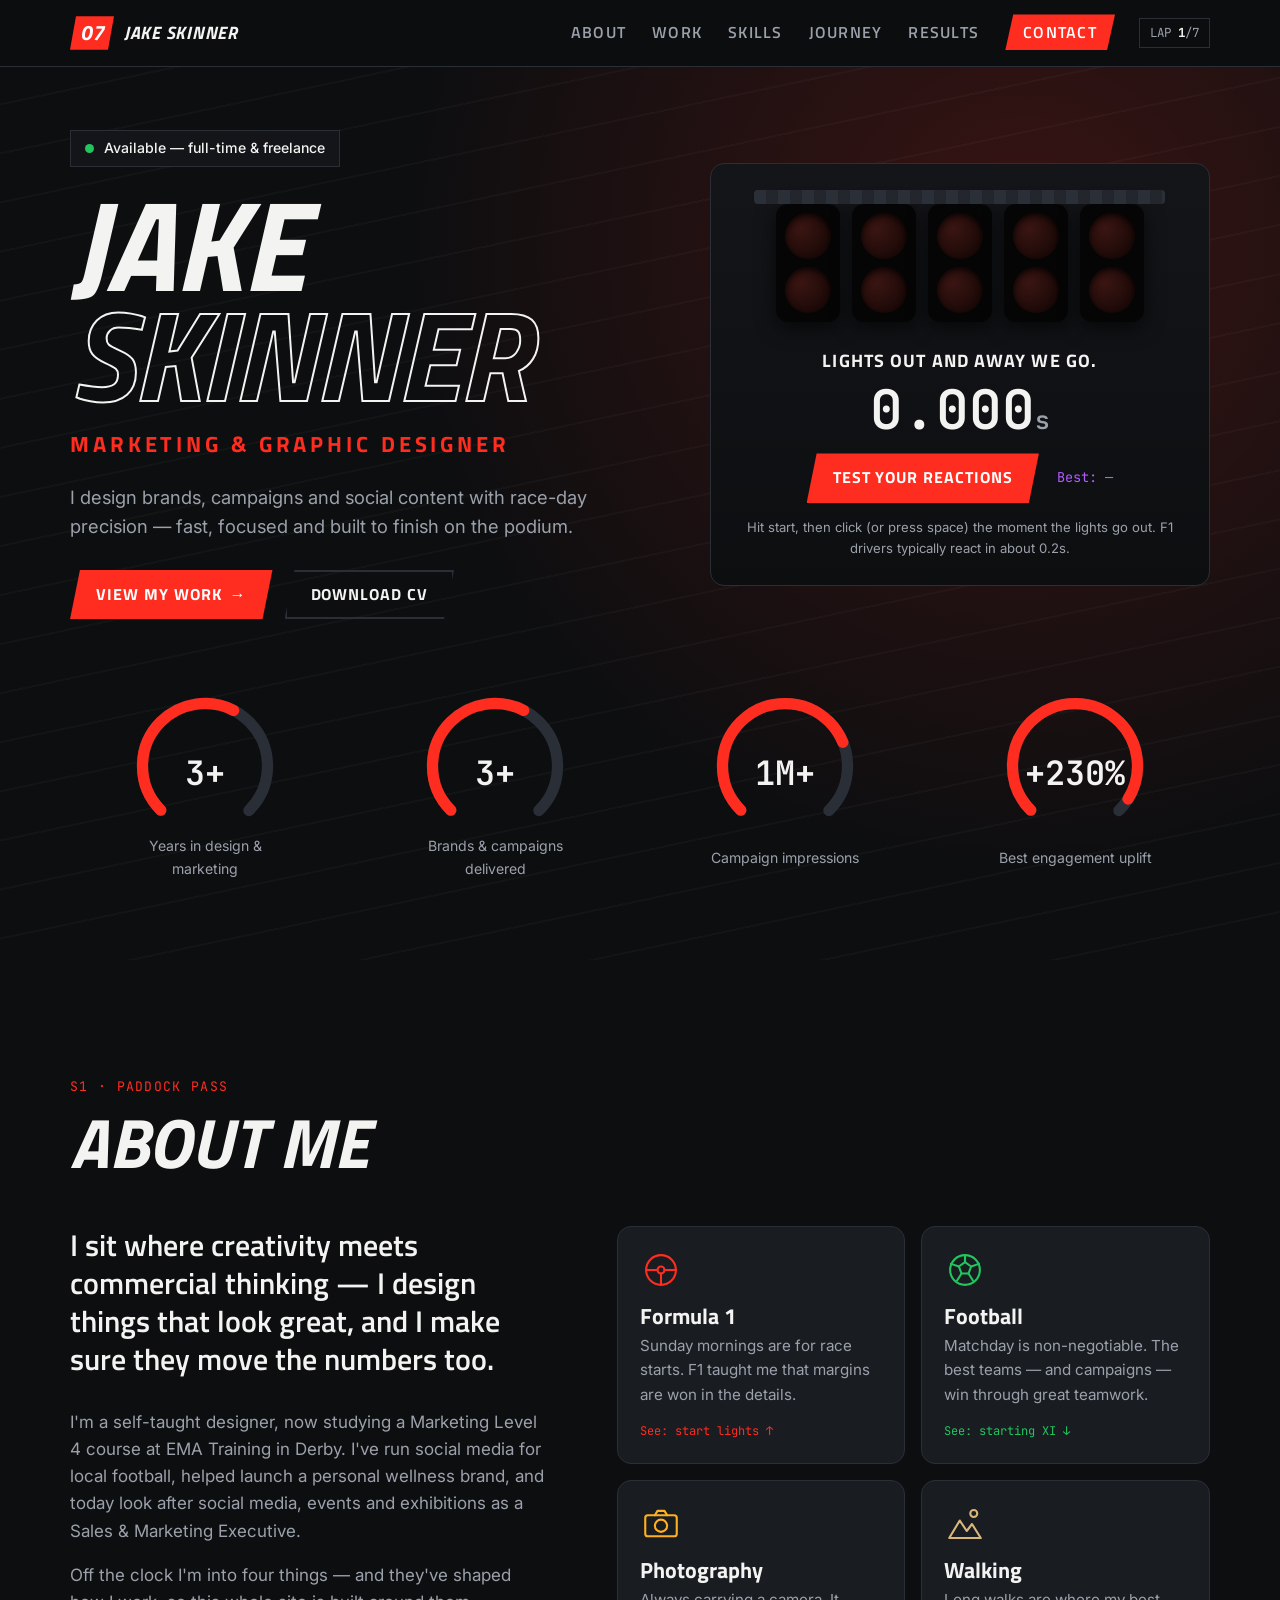
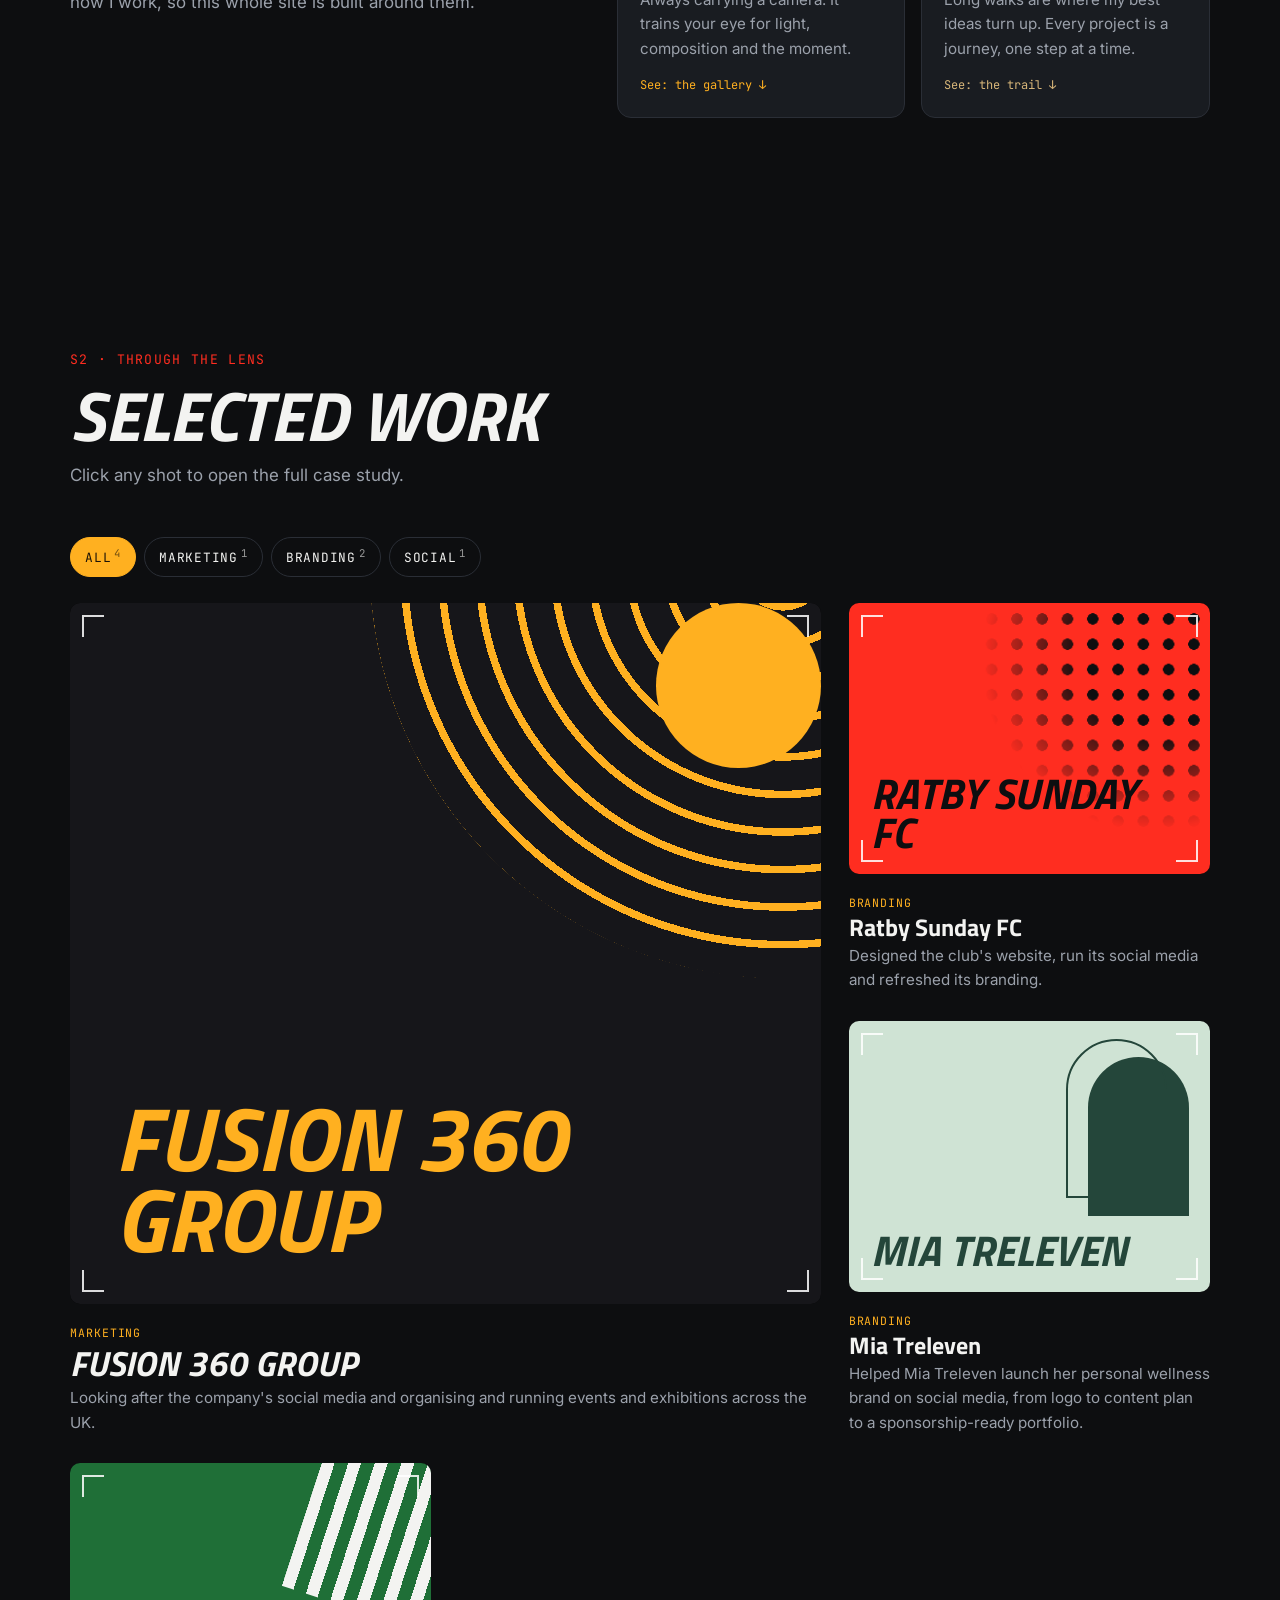
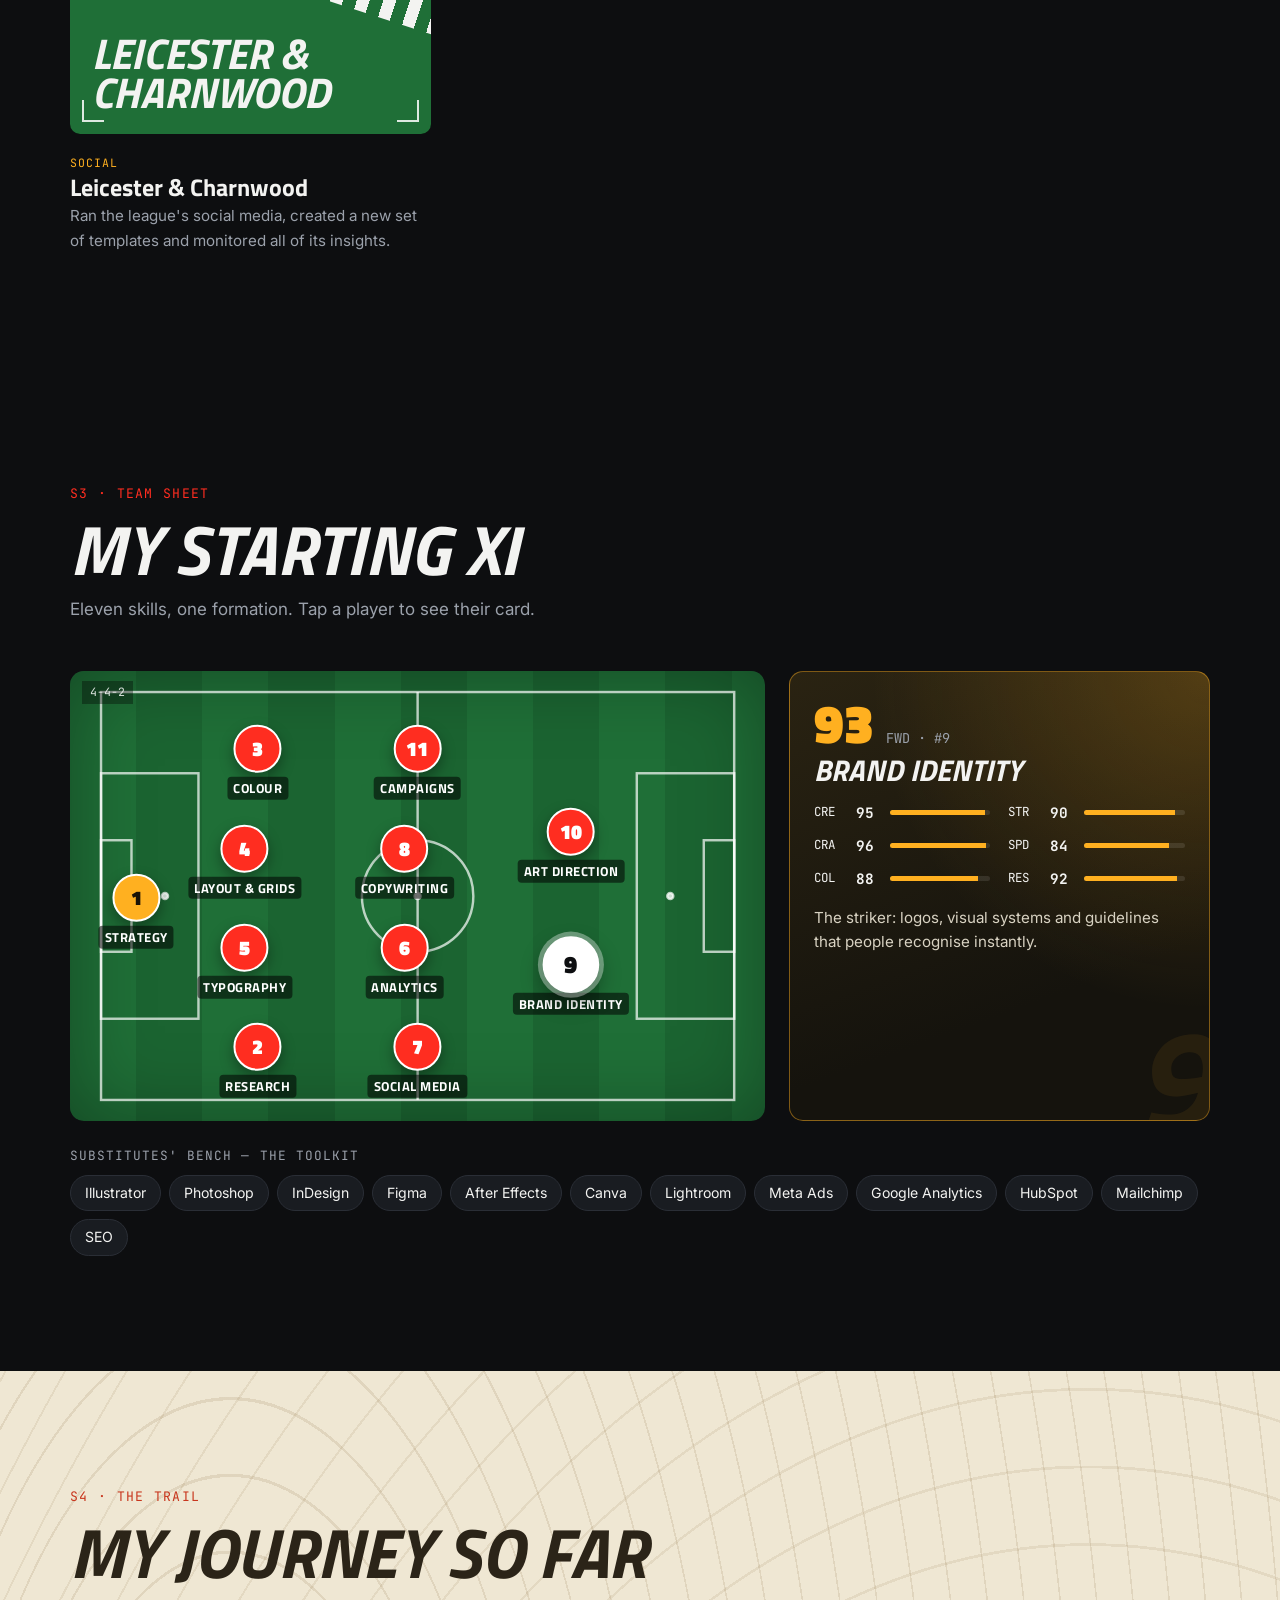
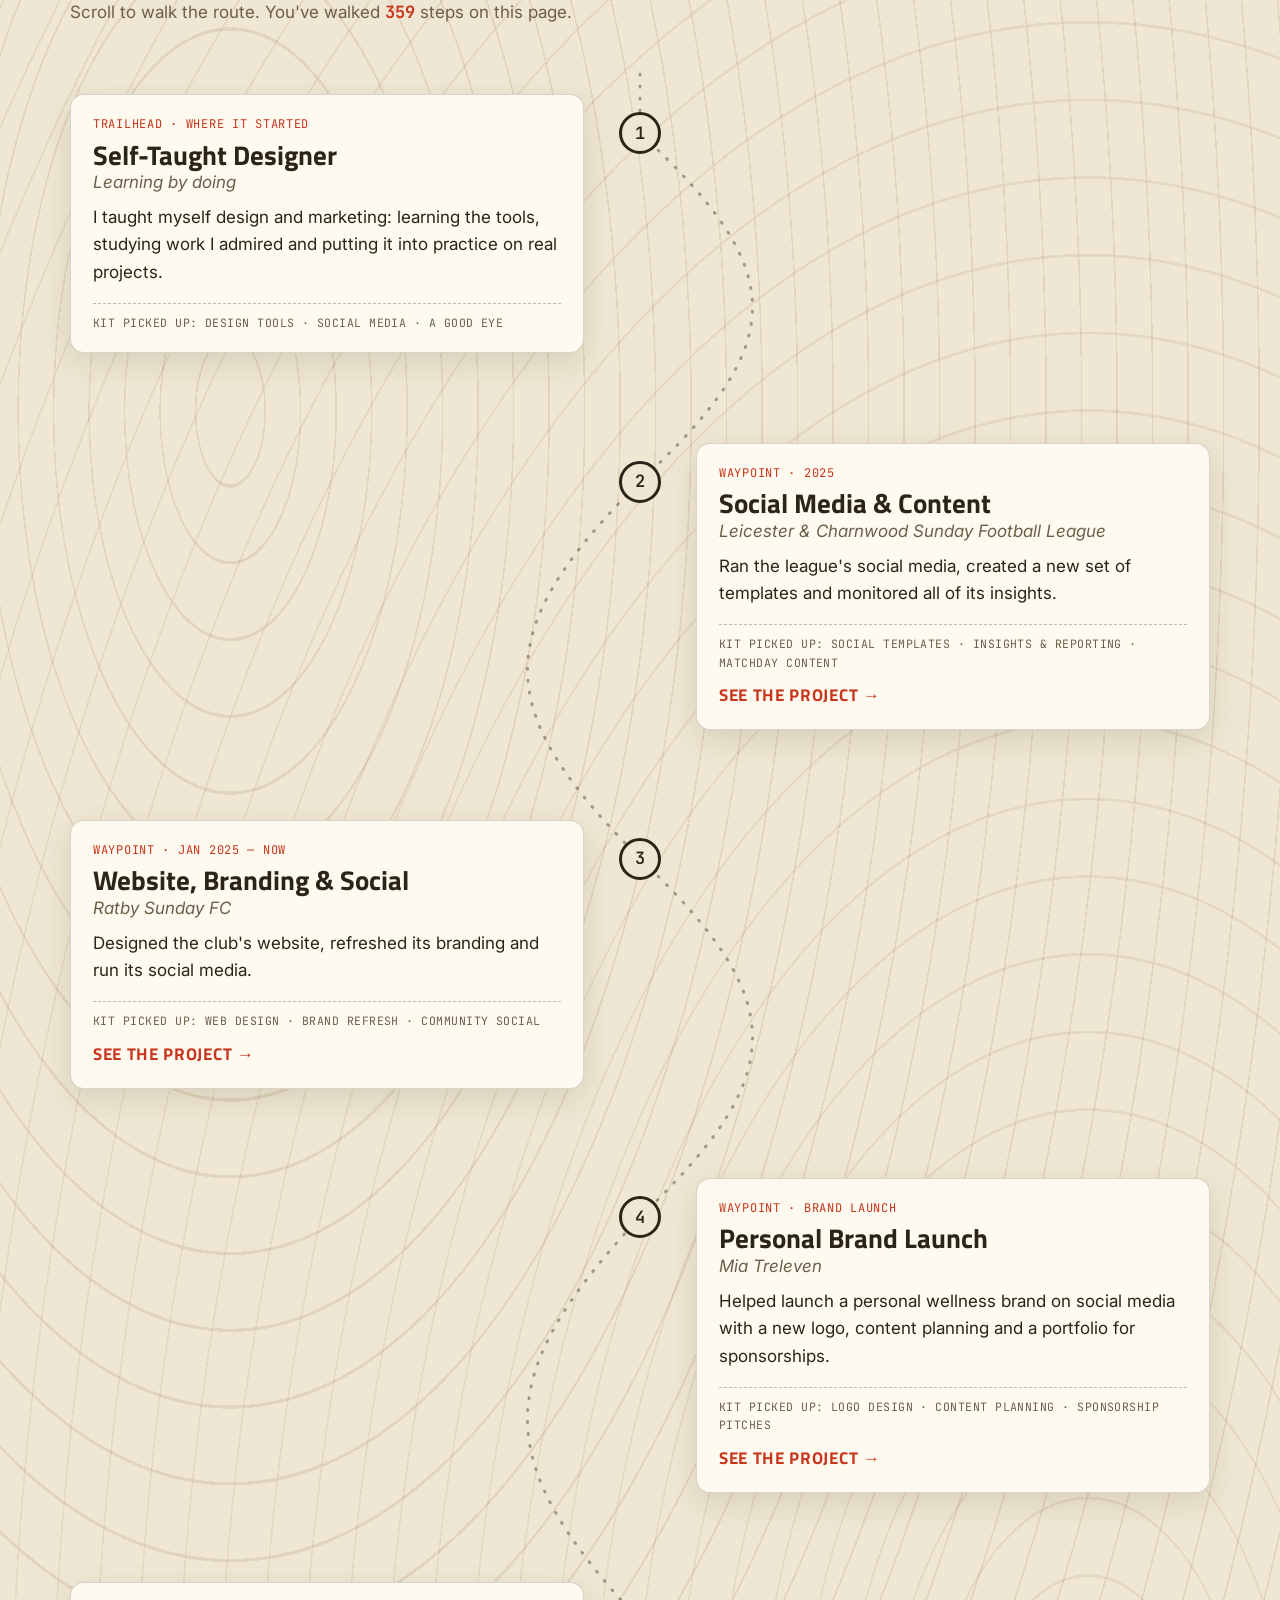
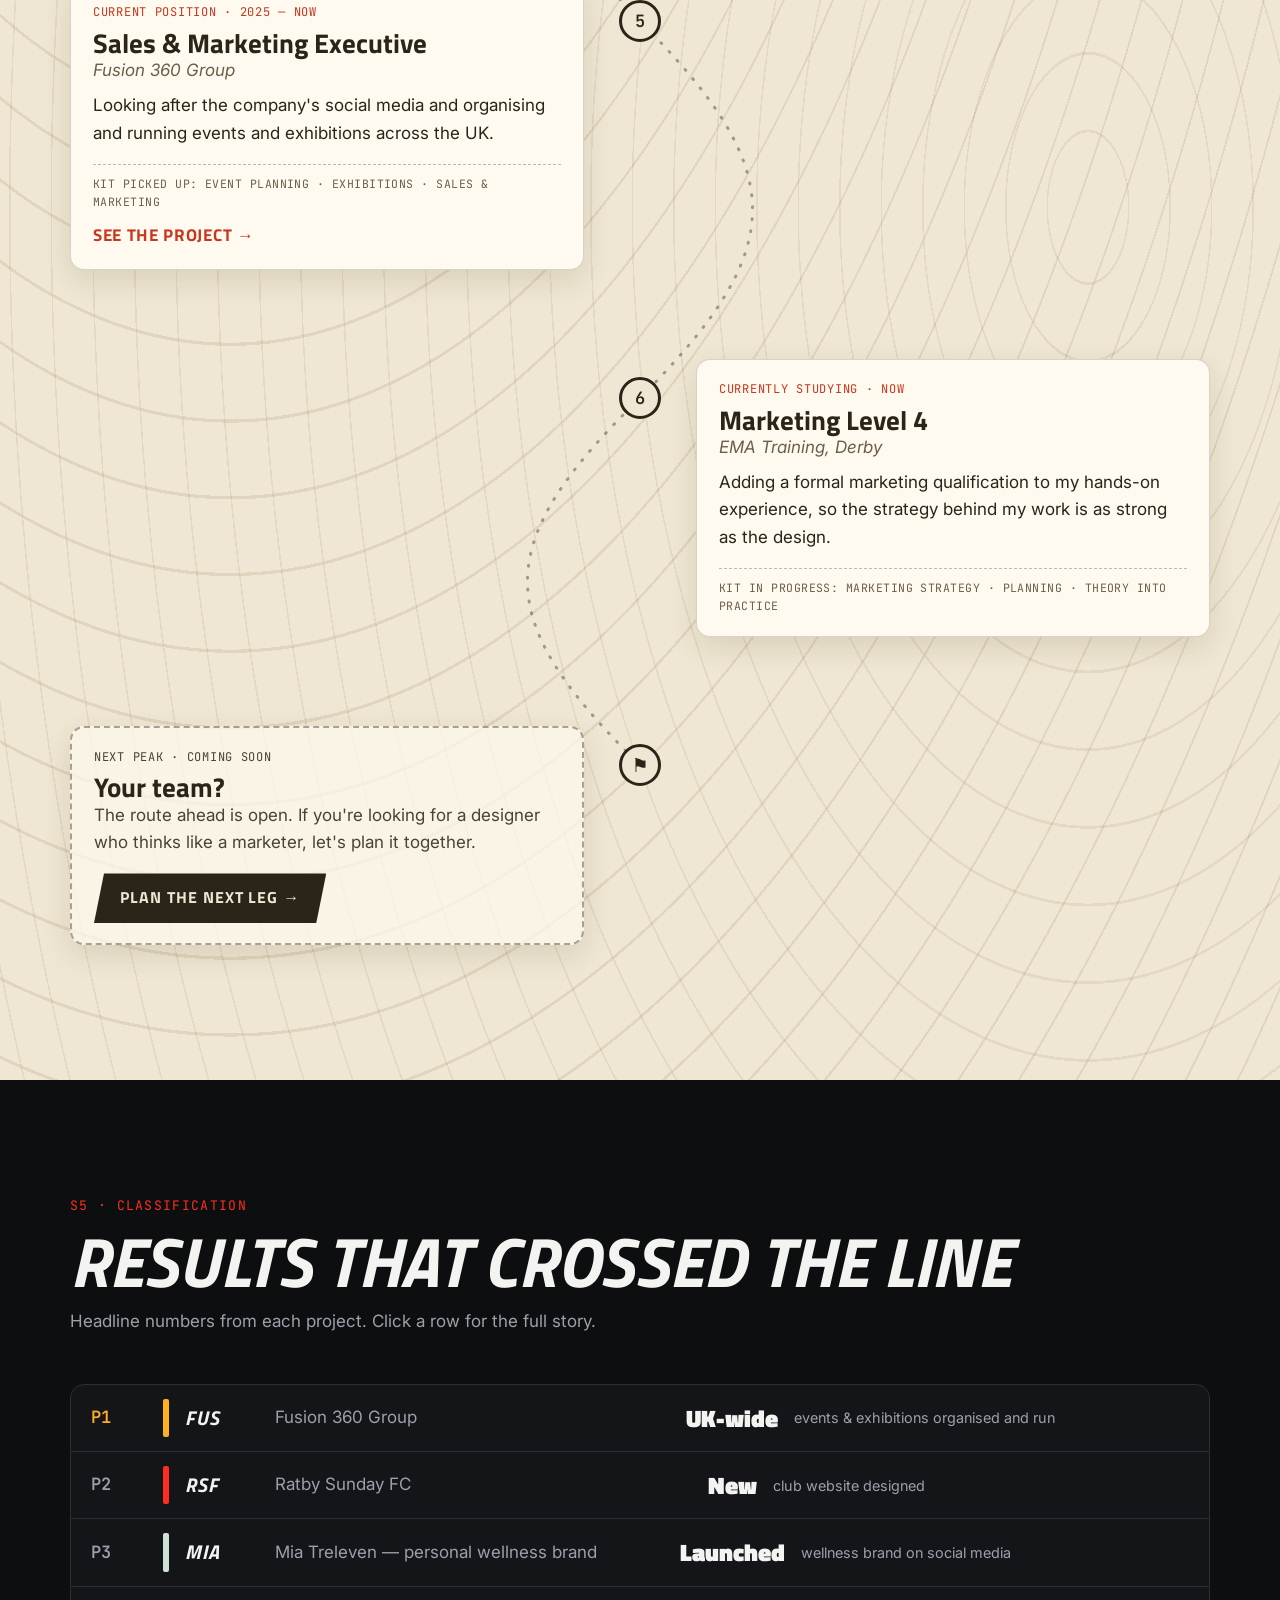
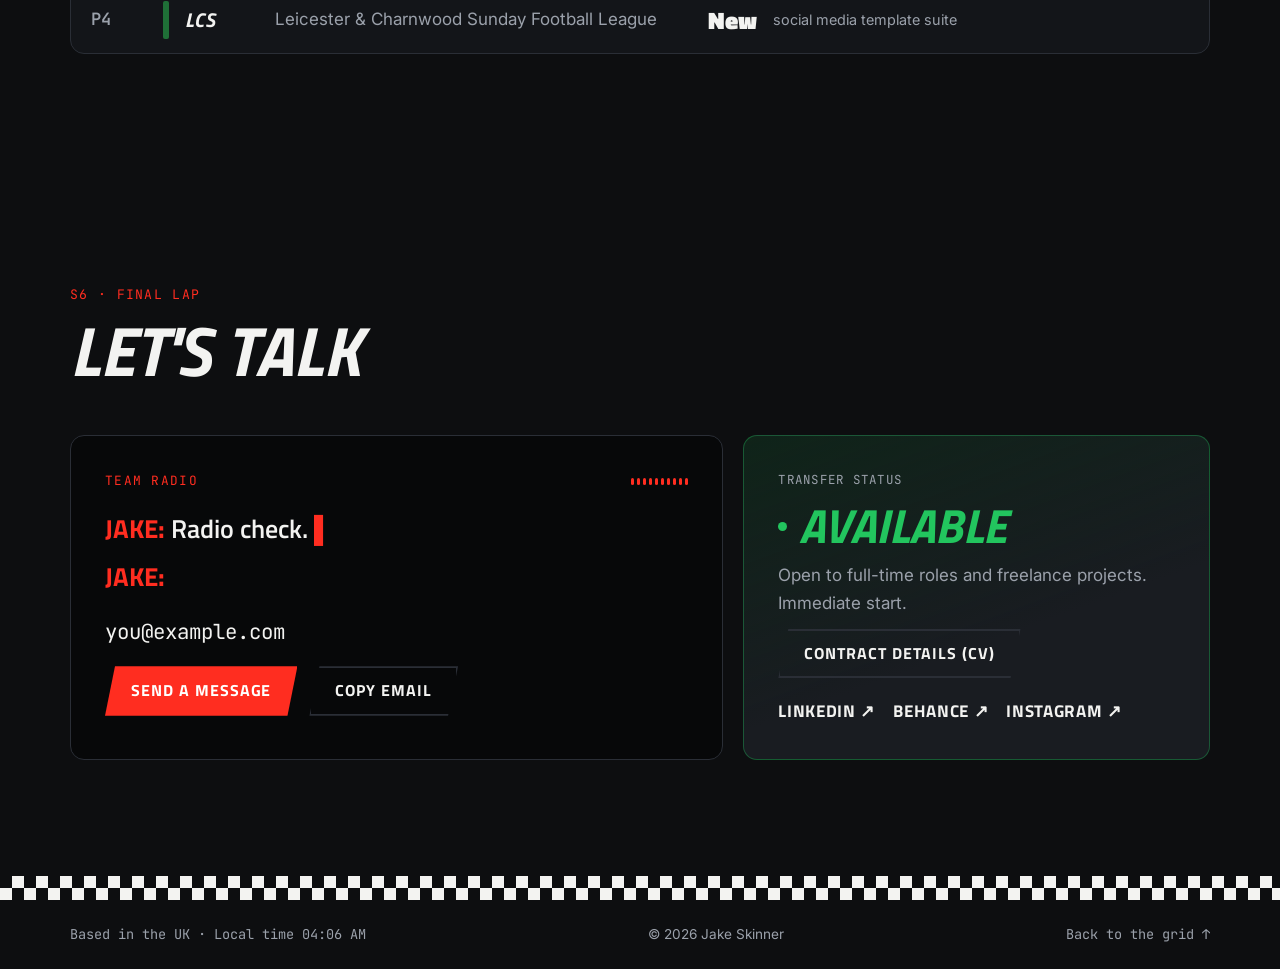
==== commit 4d232b4b: "Use FUS code for Fusion 360 Group and remove sample testimonials Co-Authored-By: Claude Opus 5.5 <no" ====
--- a/index.html
+++ b/index.html
@@ -341,29 +341,6 @@
 
       <!-- Rows are generated from js/projects.js -->
       <ol class="tower" id="tower"></ol>
-
-      <h3 class="subhead">Post-match ratings</h3>
-      <!-- EDIT: replace with real quotes from managers, clients or tutors -->
-      <div class="ratings">
-        <figure class="rating-card">
-          <span class="rating mono">9.4</span>
-          <p class="rating-award mono">Player of the match</p>
-          <blockquote>"Jake took a vague brief and turned it into a campaign our whole team got behind. Creative, fast and always thinking about results."</blockquote>
-          <figcaption><strong>Client Name</strong> Marketing Director, Company</figcaption>
-        </figure>
-        <figure class="rating-card">
-          <span class="rating mono">9.1</span>
-          <p class="rating-award mono">Star of the show</p>
-          <blockquote>"The rebrand completely changed how customers see us. We still get compliments on the packaging every single week."</blockquote>
-          <figcaption><strong>Client Name</strong> Founder, Company</figcaption>
-        </figure>
-        <figure class="rating-card">
-          <span class="rating mono">9.3</span>
-          <p class="rating-award mono">Assist of the season</p>
-          <blockquote>"A rare designer who understands strategy. Jake's social templates saved us hours every week and our engagement shot up."</blockquote>
-          <figcaption><strong>Client Name</strong> Head of Social, Company</figcaption>
-        </figure>
-      </div>
     </section>
 
     <!-- ============ CONTACT: TEAM RADIO ============ -->
--- a/css/styles.css
+++ b/css/styles.css
@@ -1407,61 +1407,6 @@
   }
 }
 
-.subhead {
-  margin: 56px 0 20px;
-  font-weight: 900;
-  font-style: italic;
-  font-size: 1.6rem;
-  text-transform: uppercase;
-}
-.ratings {
-  display: grid;
-  grid-template-columns: repeat(3, 1fr);
-  gap: 18px;
-}
-.rating-card {
-  position: relative;
-  margin: 0;
-  padding: 24px;
-  border: 1px solid var(--line);
-  border-radius: var(--radius);
-  background: var(--card);
-}
-.rating {
-  display: inline-grid;
-  place-items: center;
-  width: 54px;
-  height: 54px;
-  margin-bottom: 12px;
-  border-radius: 10px;
-  background: var(--green);
-  color: #06210f;
-  font-weight: 600;
-  font-size: 1.15rem;
-}
-.rating-award {
-  margin-bottom: 10px;
-  font-size: 0.72rem;
-  letter-spacing: 0.08em;
-  text-transform: uppercase;
-  color: var(--amber);
-}
-.rating-card blockquote {
-  margin: 0 0 16px;
-  font-size: 1.02rem;
-}
-.rating-card figcaption {
-  font-size: 0.88rem;
-  color: var(--muted);
-}
-.rating-card figcaption strong {
-  display: block;
-  color: var(--text);
-}
-@media (max-width: 860px) {
-  .ratings { grid-template-columns: 1fr; }
-}
-
 /* ============================================================
    Contact — team radio + transfer status
    ============================================================ */
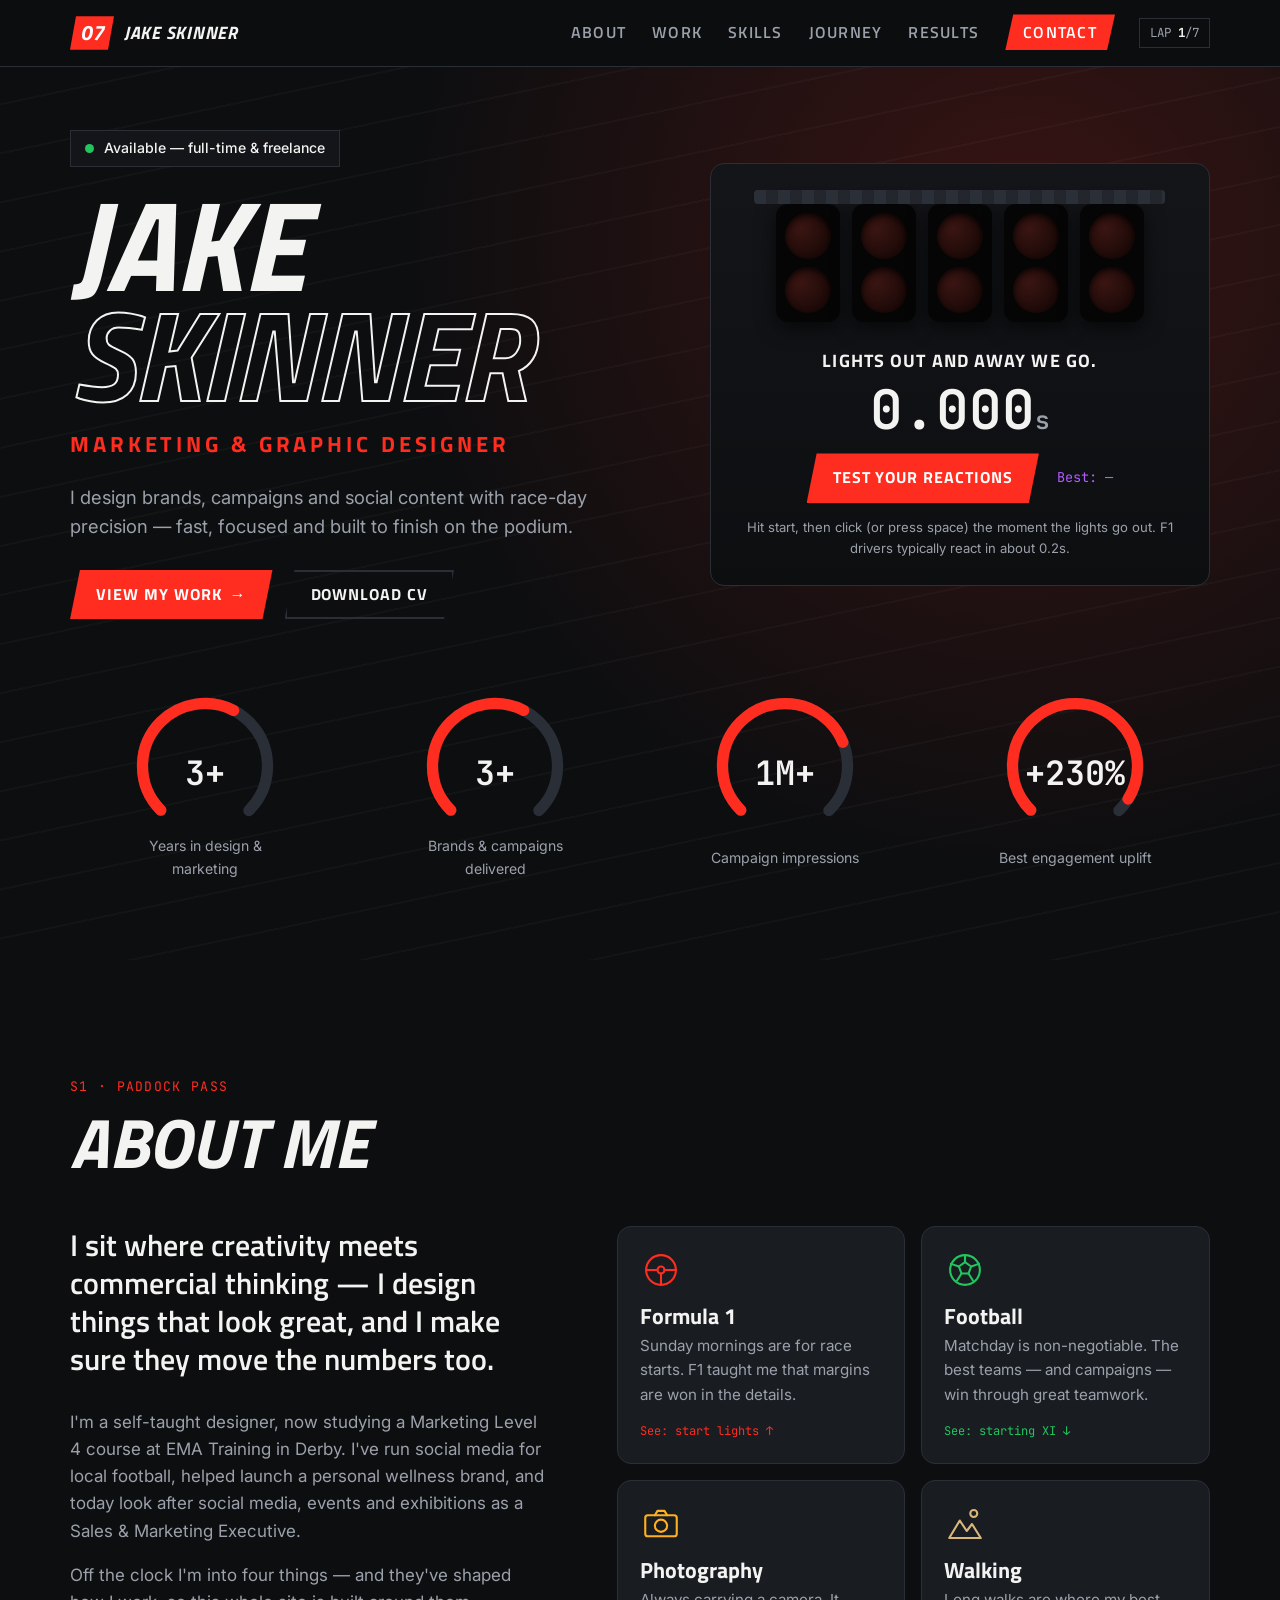
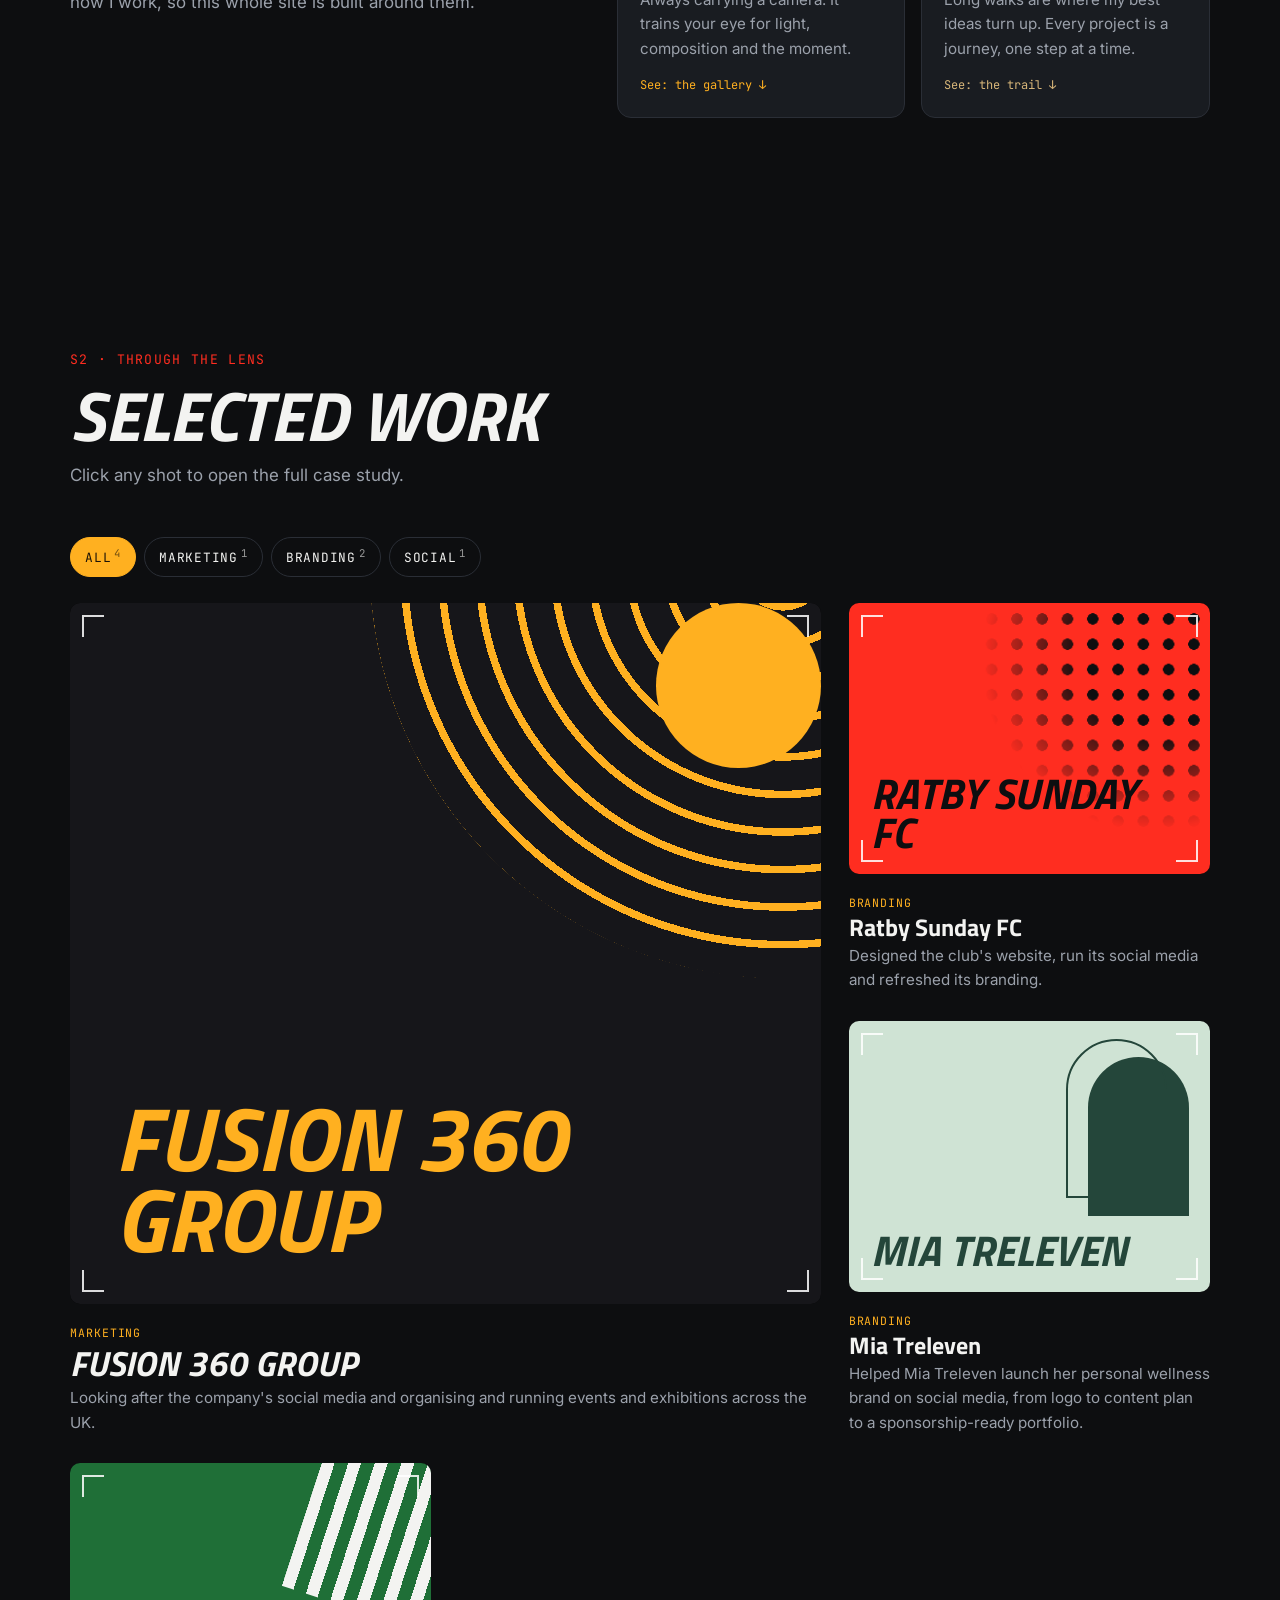
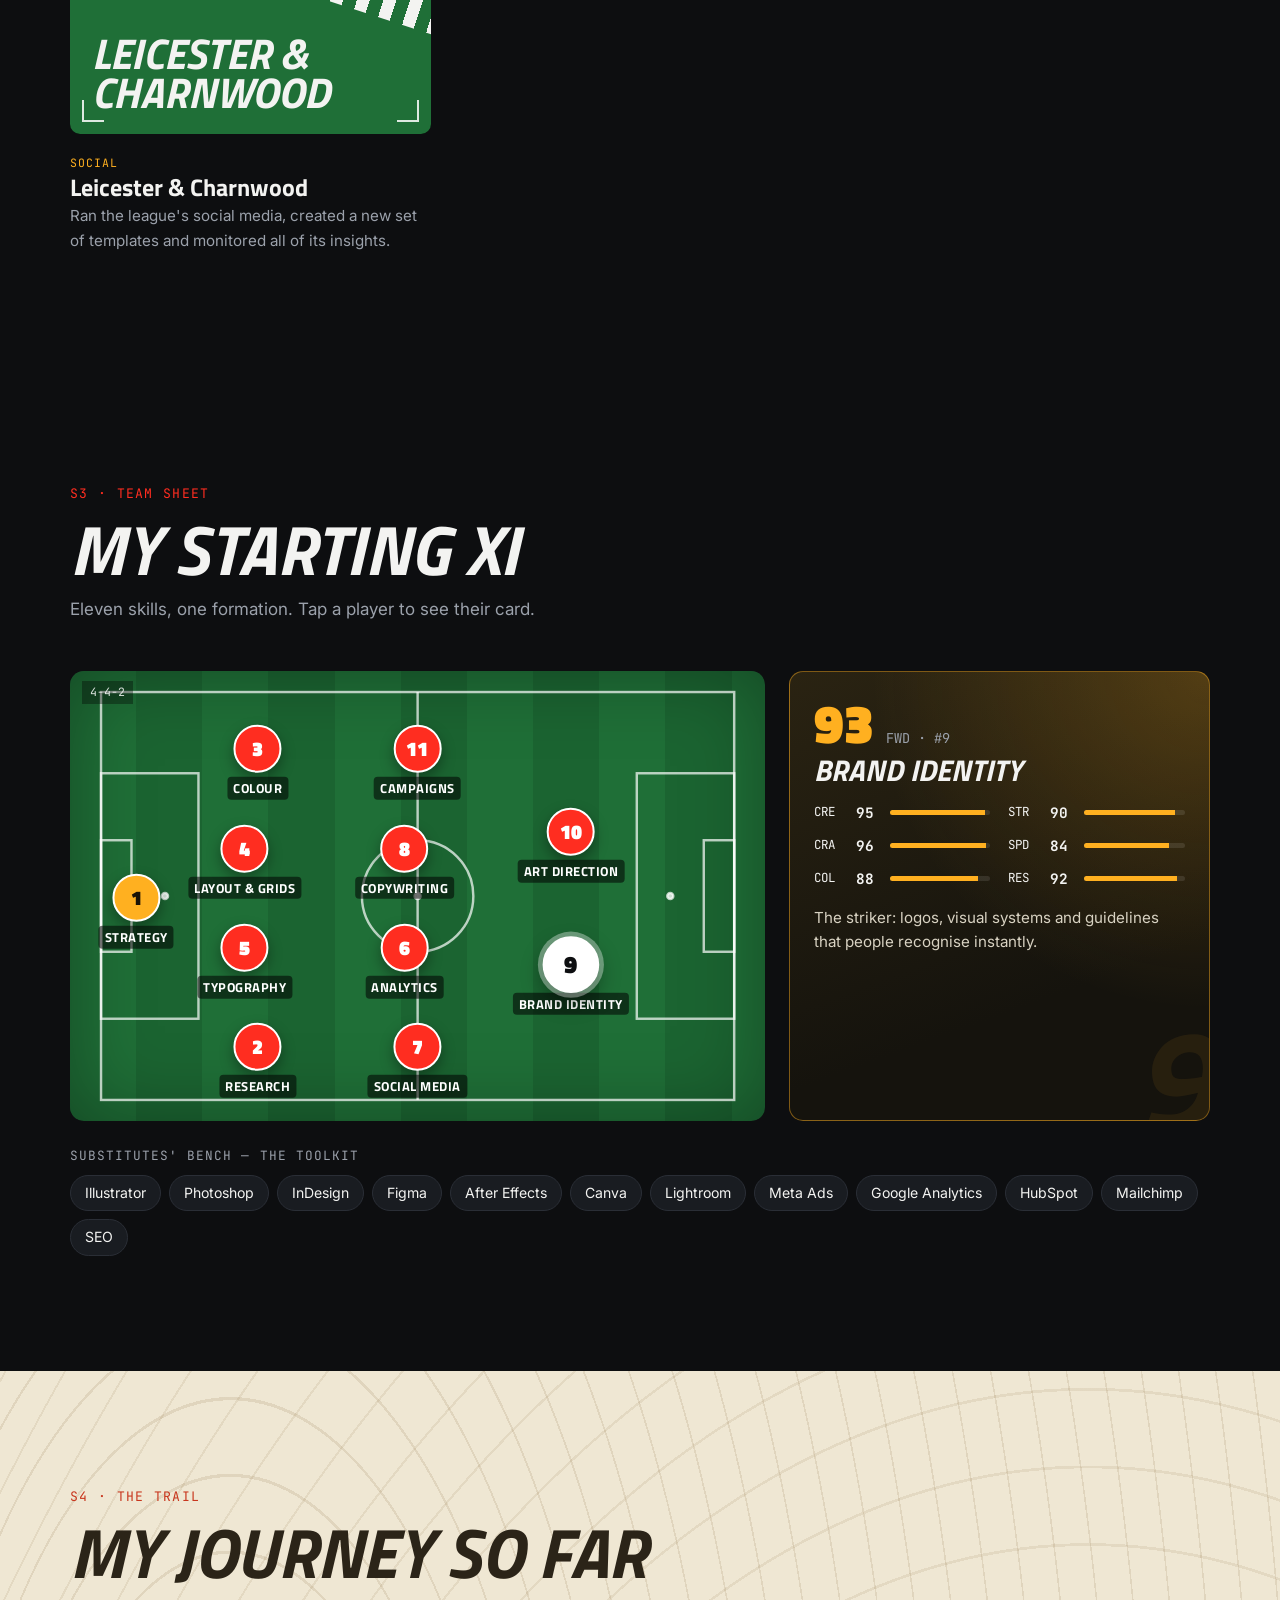
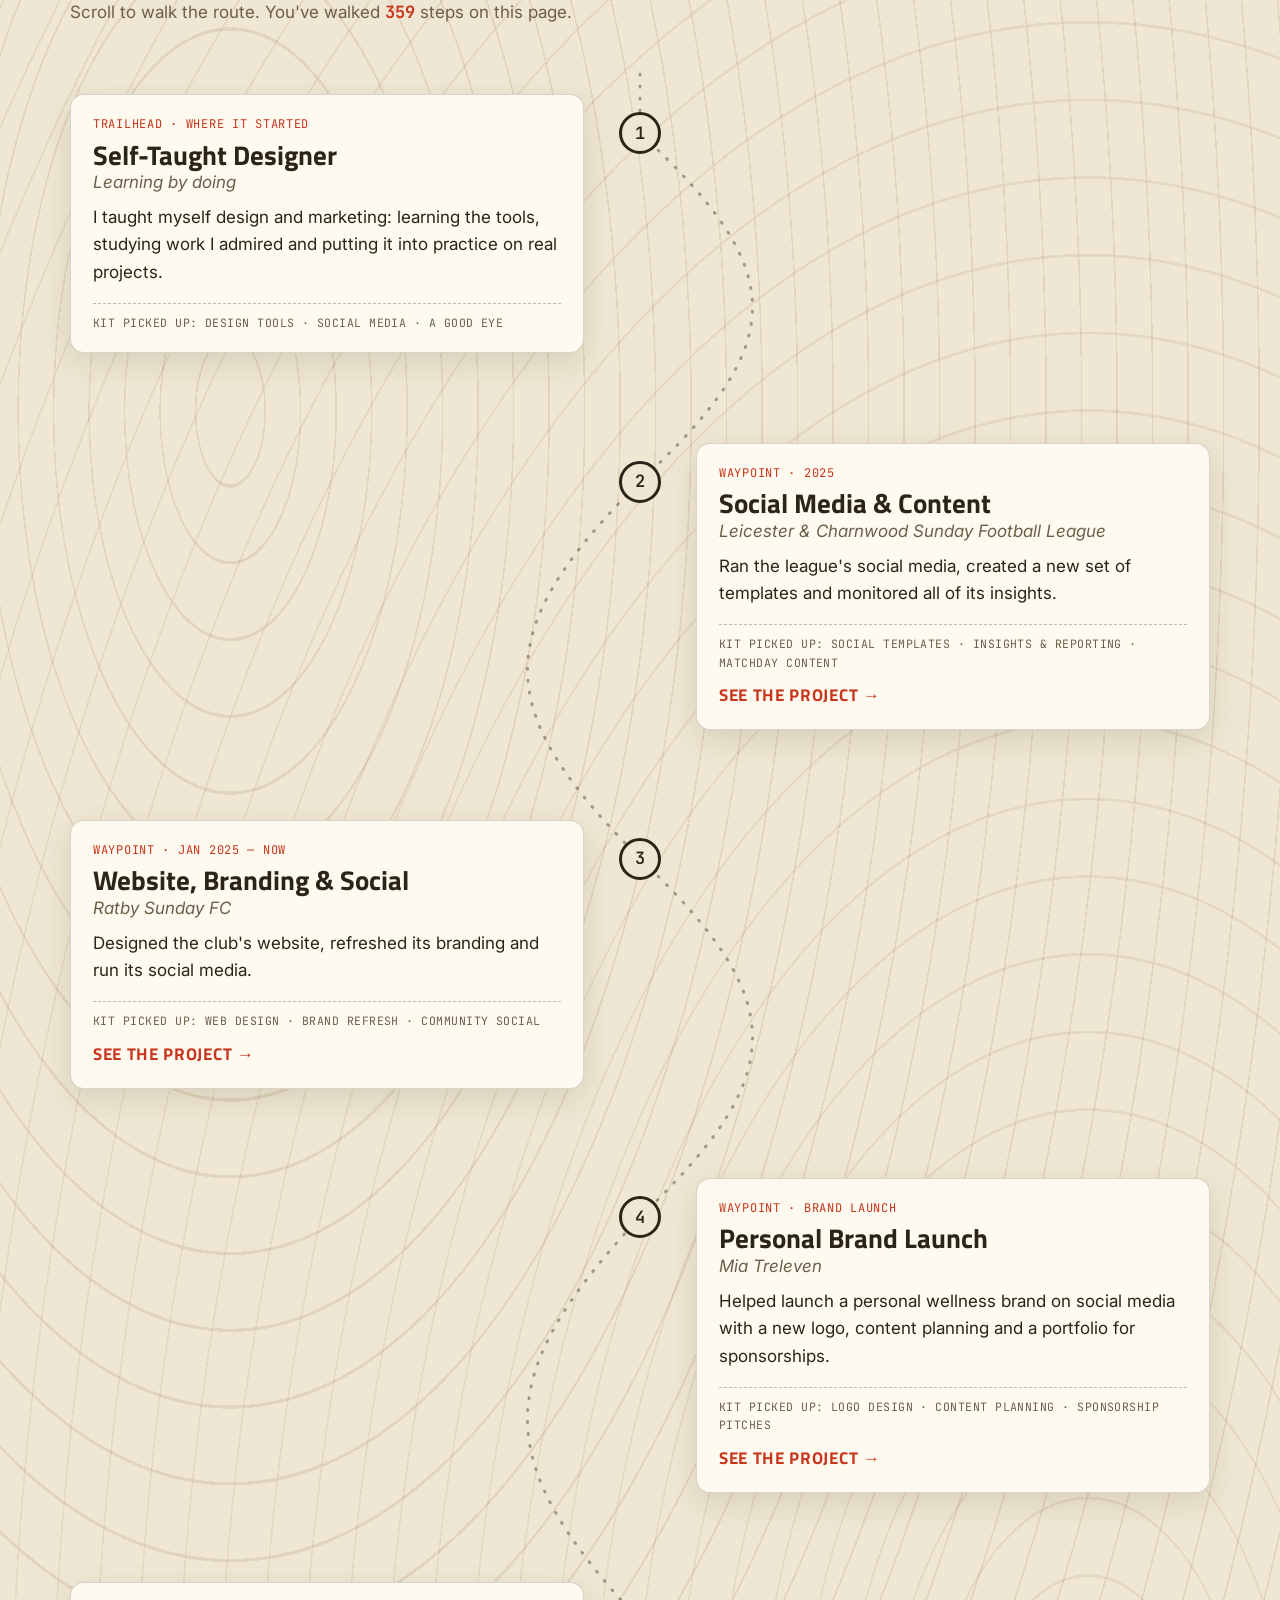
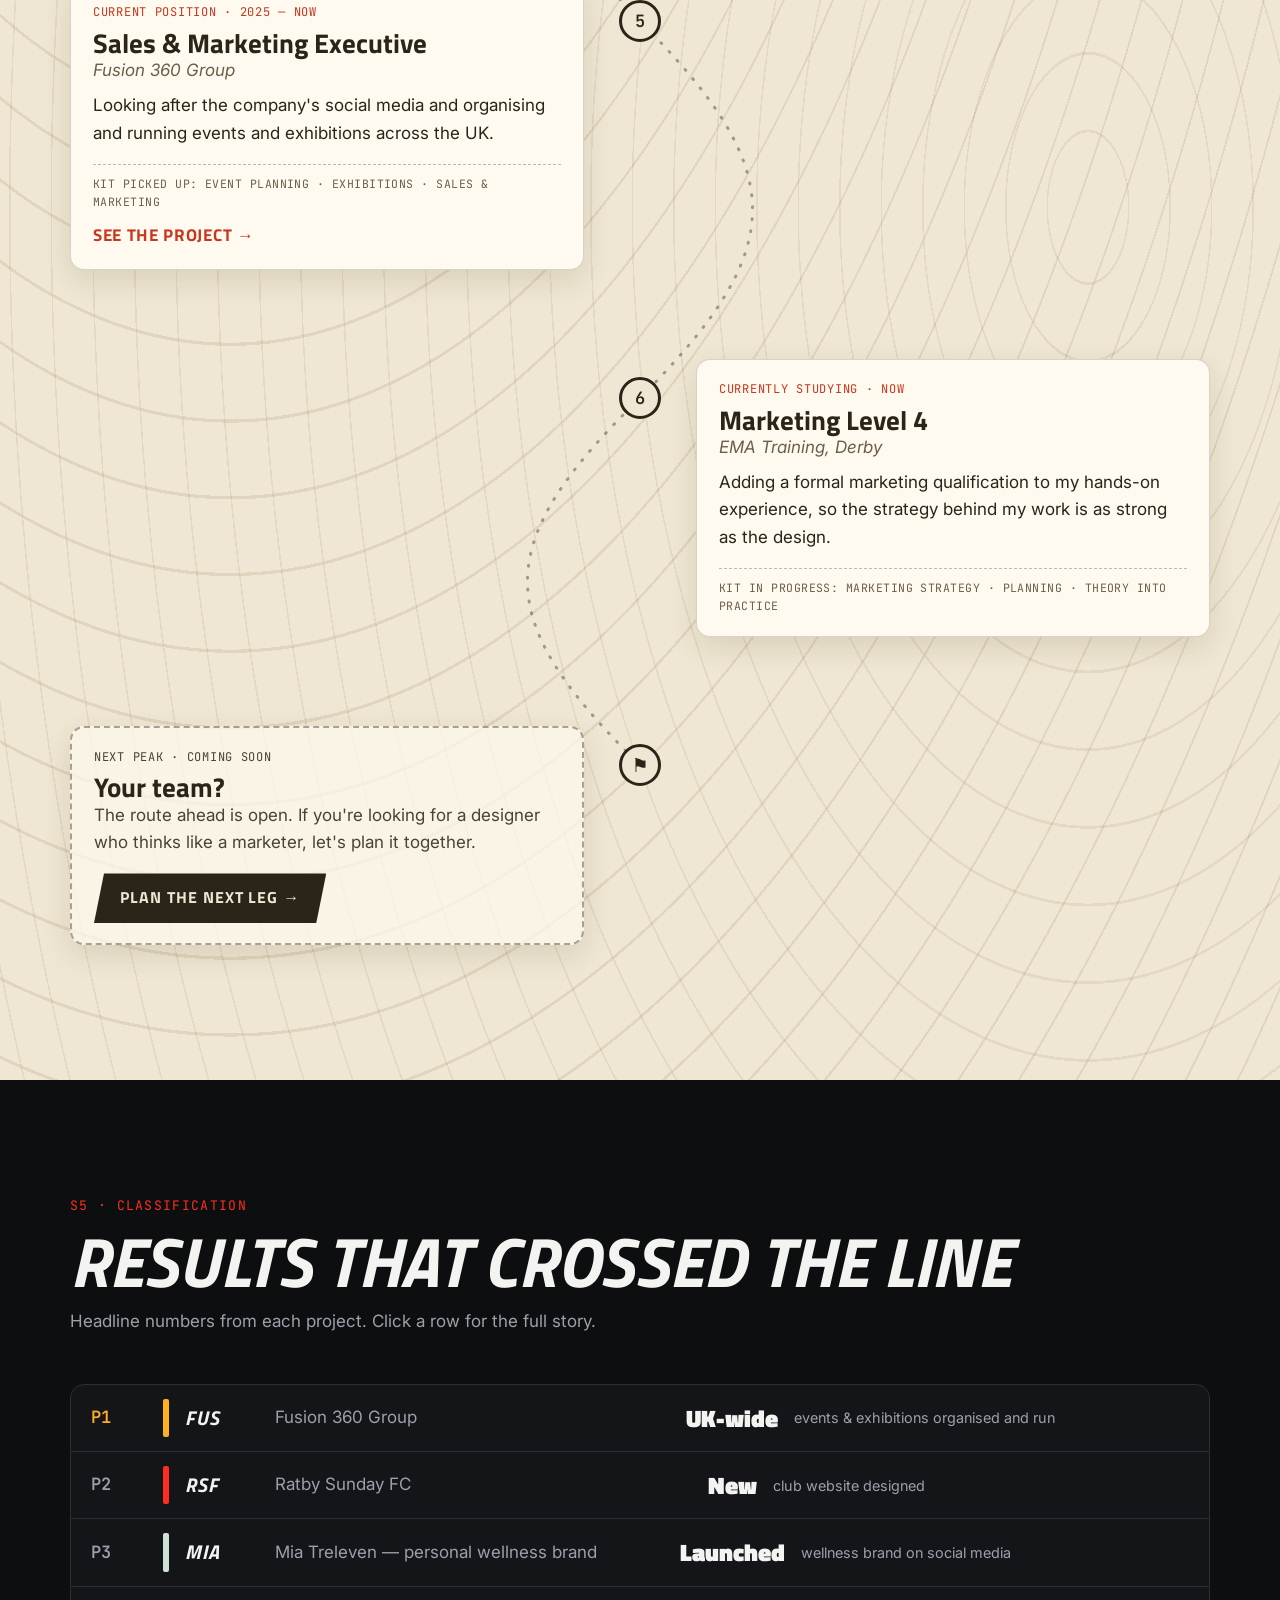
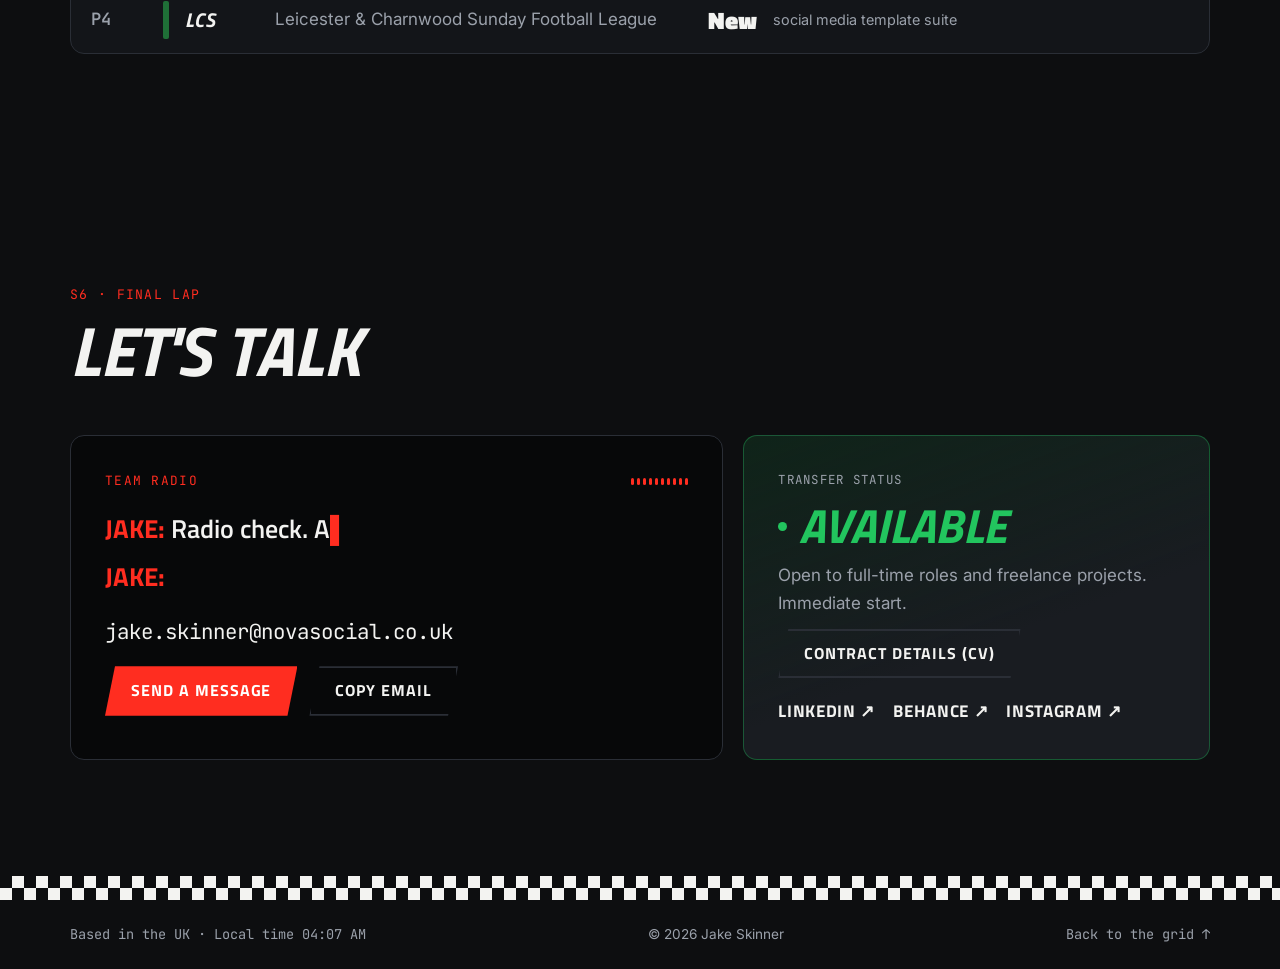
==== commit 03957d16: "Add real contact email Co-Authored-By: Claude Opus 5.5 <noreply@anthropic.com>" ====
--- a/index.html
+++ b/index.html
@@ -360,11 +360,11 @@
             <p class="radio-line"><b>JAKE:</b> <span data-type="Radio check. Are you receiving me?">Radio check. Are you receiving me?</span></p>
             <p class="radio-line"><b>JAKE:</b> <span data-type="I'm available for full-time and freelance roles. Box, box — let's talk about your next project.">I'm available for full-time and freelance roles. Box, box — let's talk about your next project.</span></p>
           </div>
-          <!-- EDIT: replace you@example.com with your email (three places below) -->
-          <p class="radio-email mono">you@example.com</p>
+          <!-- EDIT: your email appears in three places below -->
+          <p class="radio-email mono">jake.skinner@novasocial.co.uk</p>
           <div class="actions">
-            <a class="btn btn-red" href="mailto:you@example.com">Send a message</a>
-            <button class="btn btn-line copy-email" type="button" data-copy="you@example.com">Copy email</button>
+            <a class="btn btn-red" href="mailto:jake.skinner@novasocial.co.uk">Send a message</a>
+            <button class="btn btn-line copy-email" type="button" data-copy="jake.skinner@novasocial.co.uk">Copy email</button>
           </div>
         </div>
 
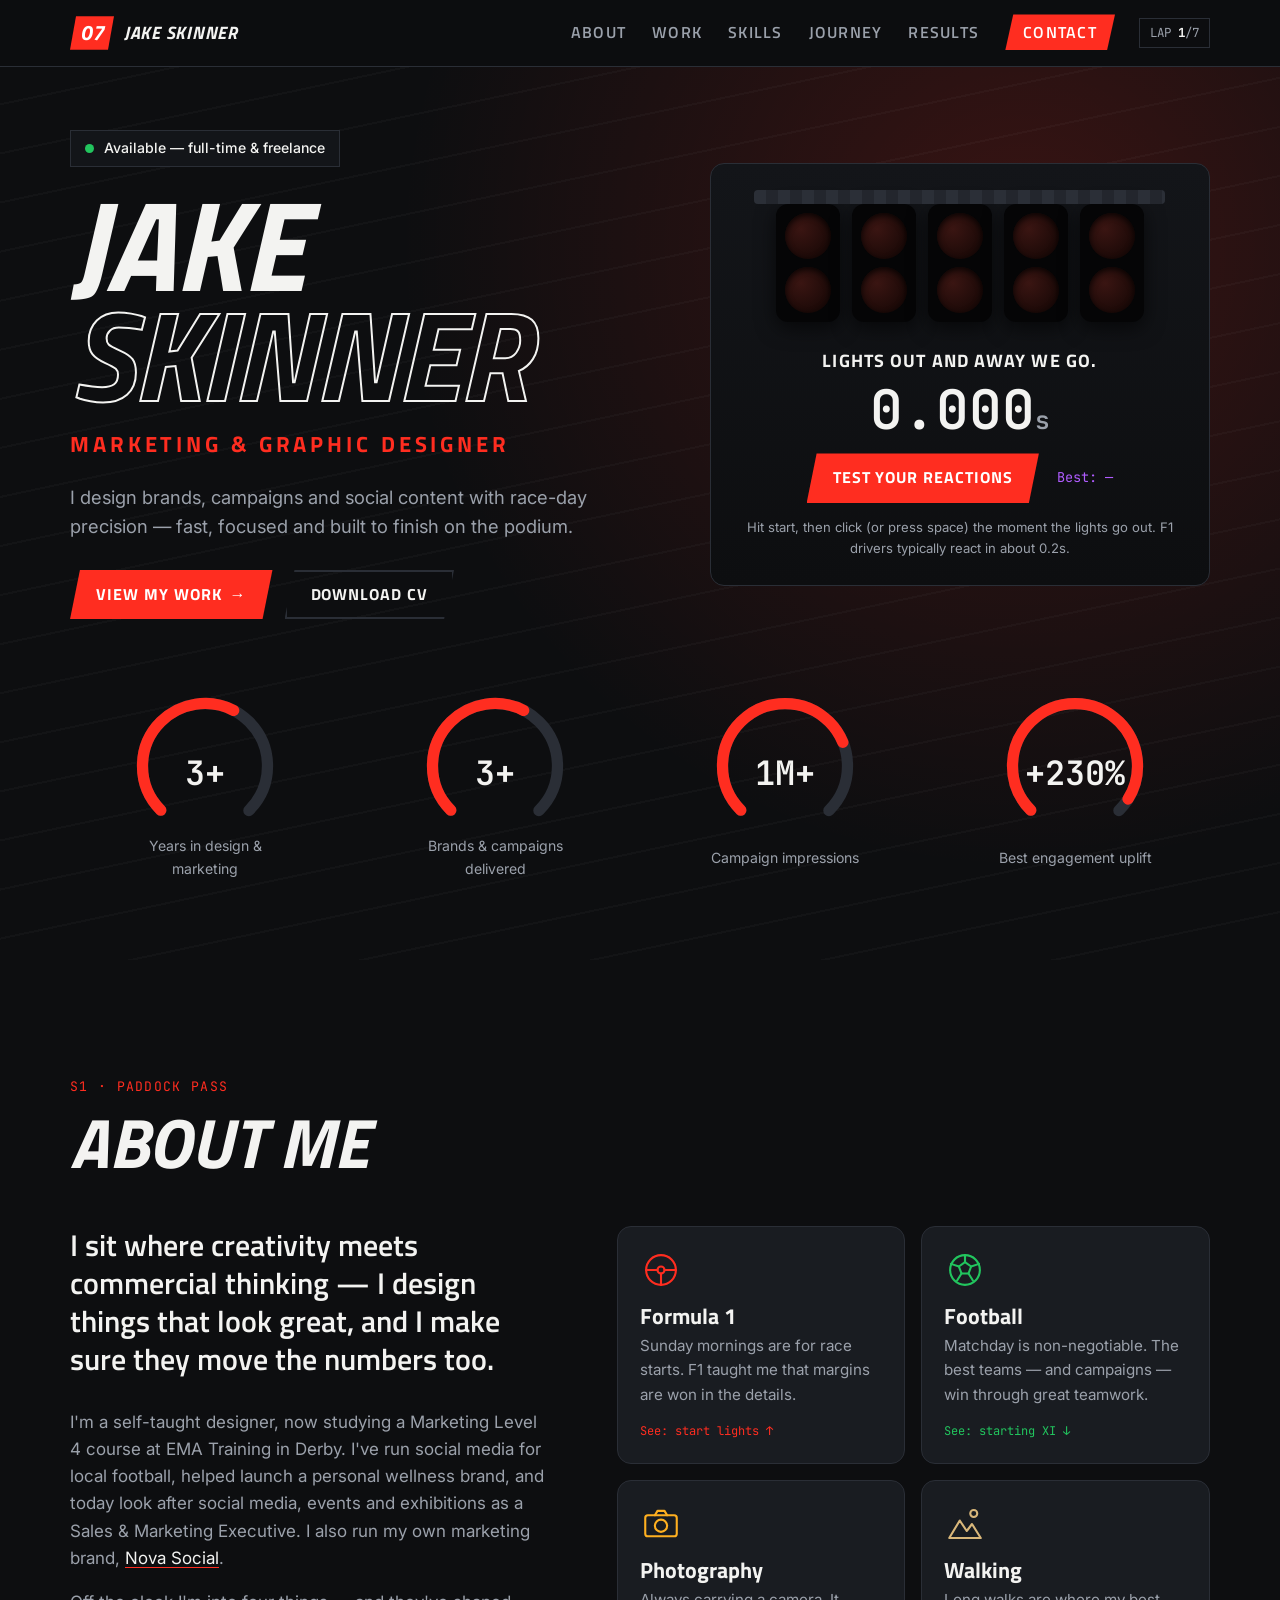
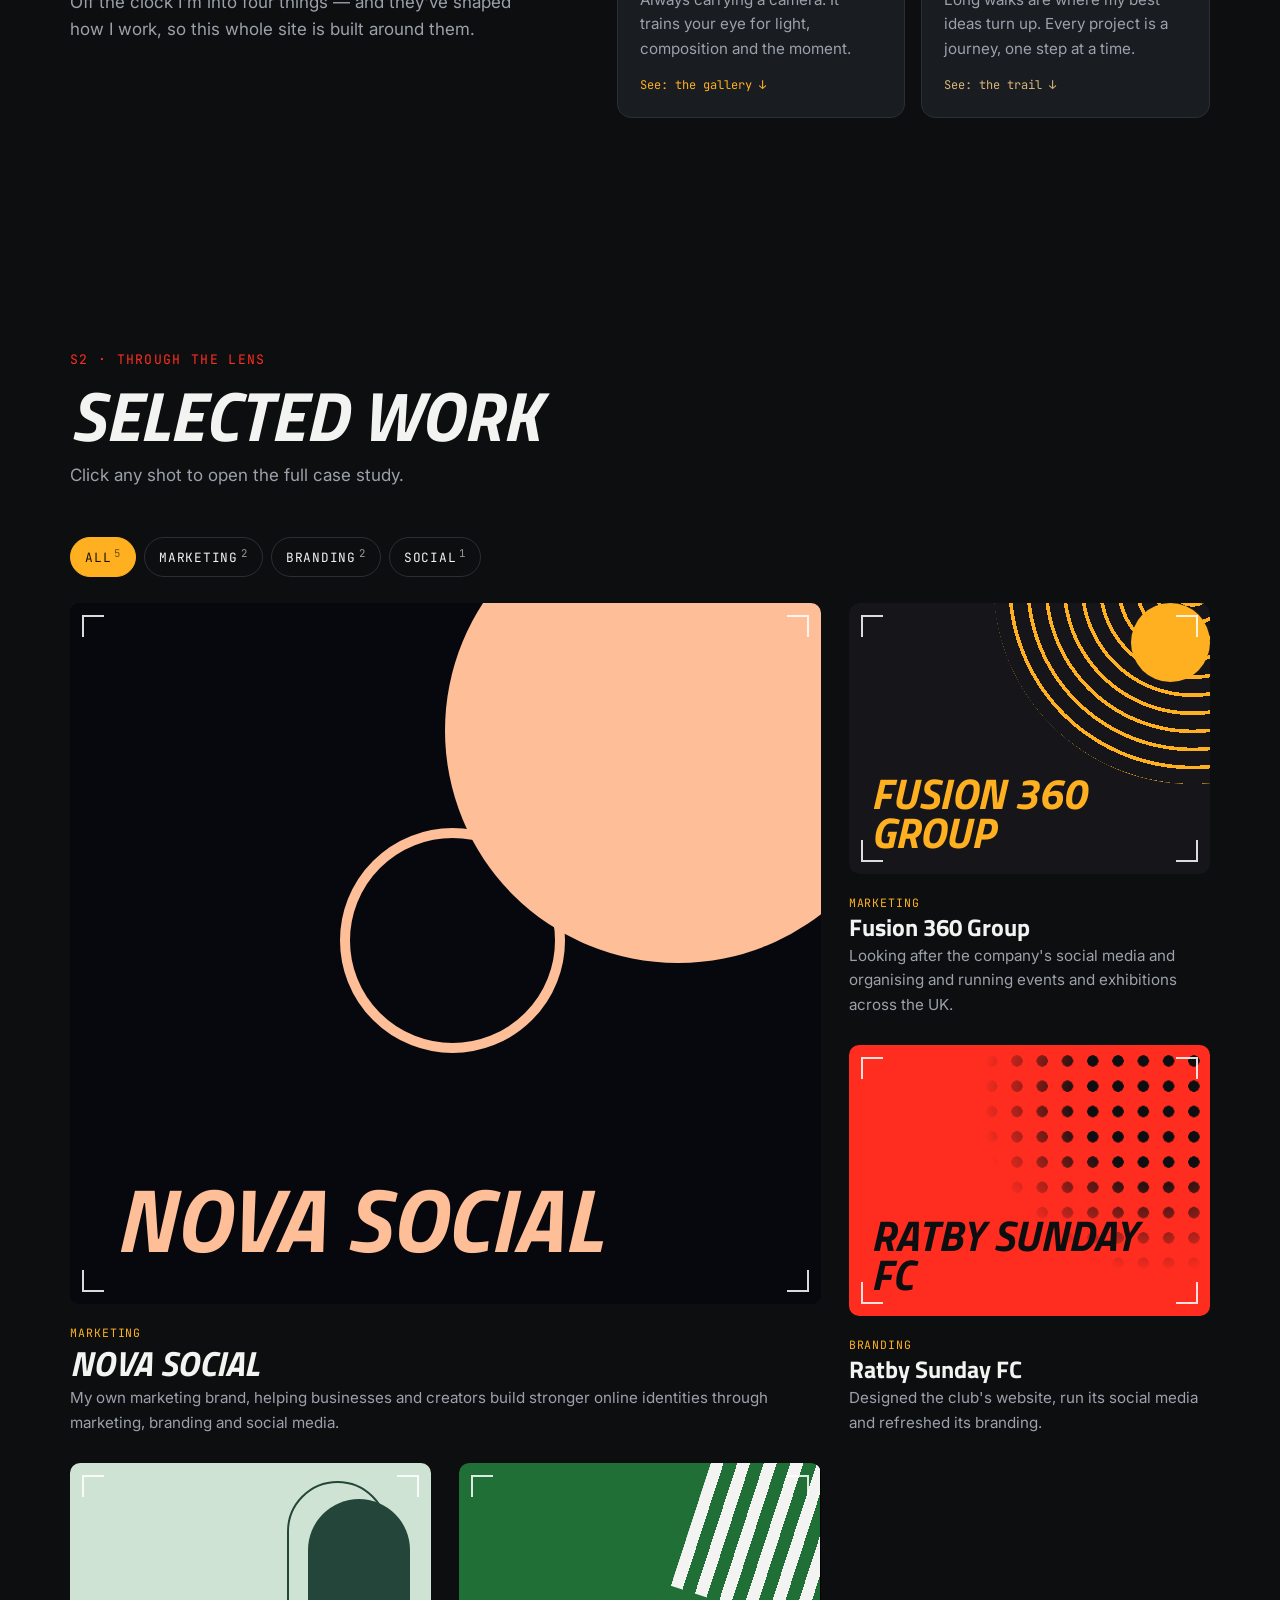
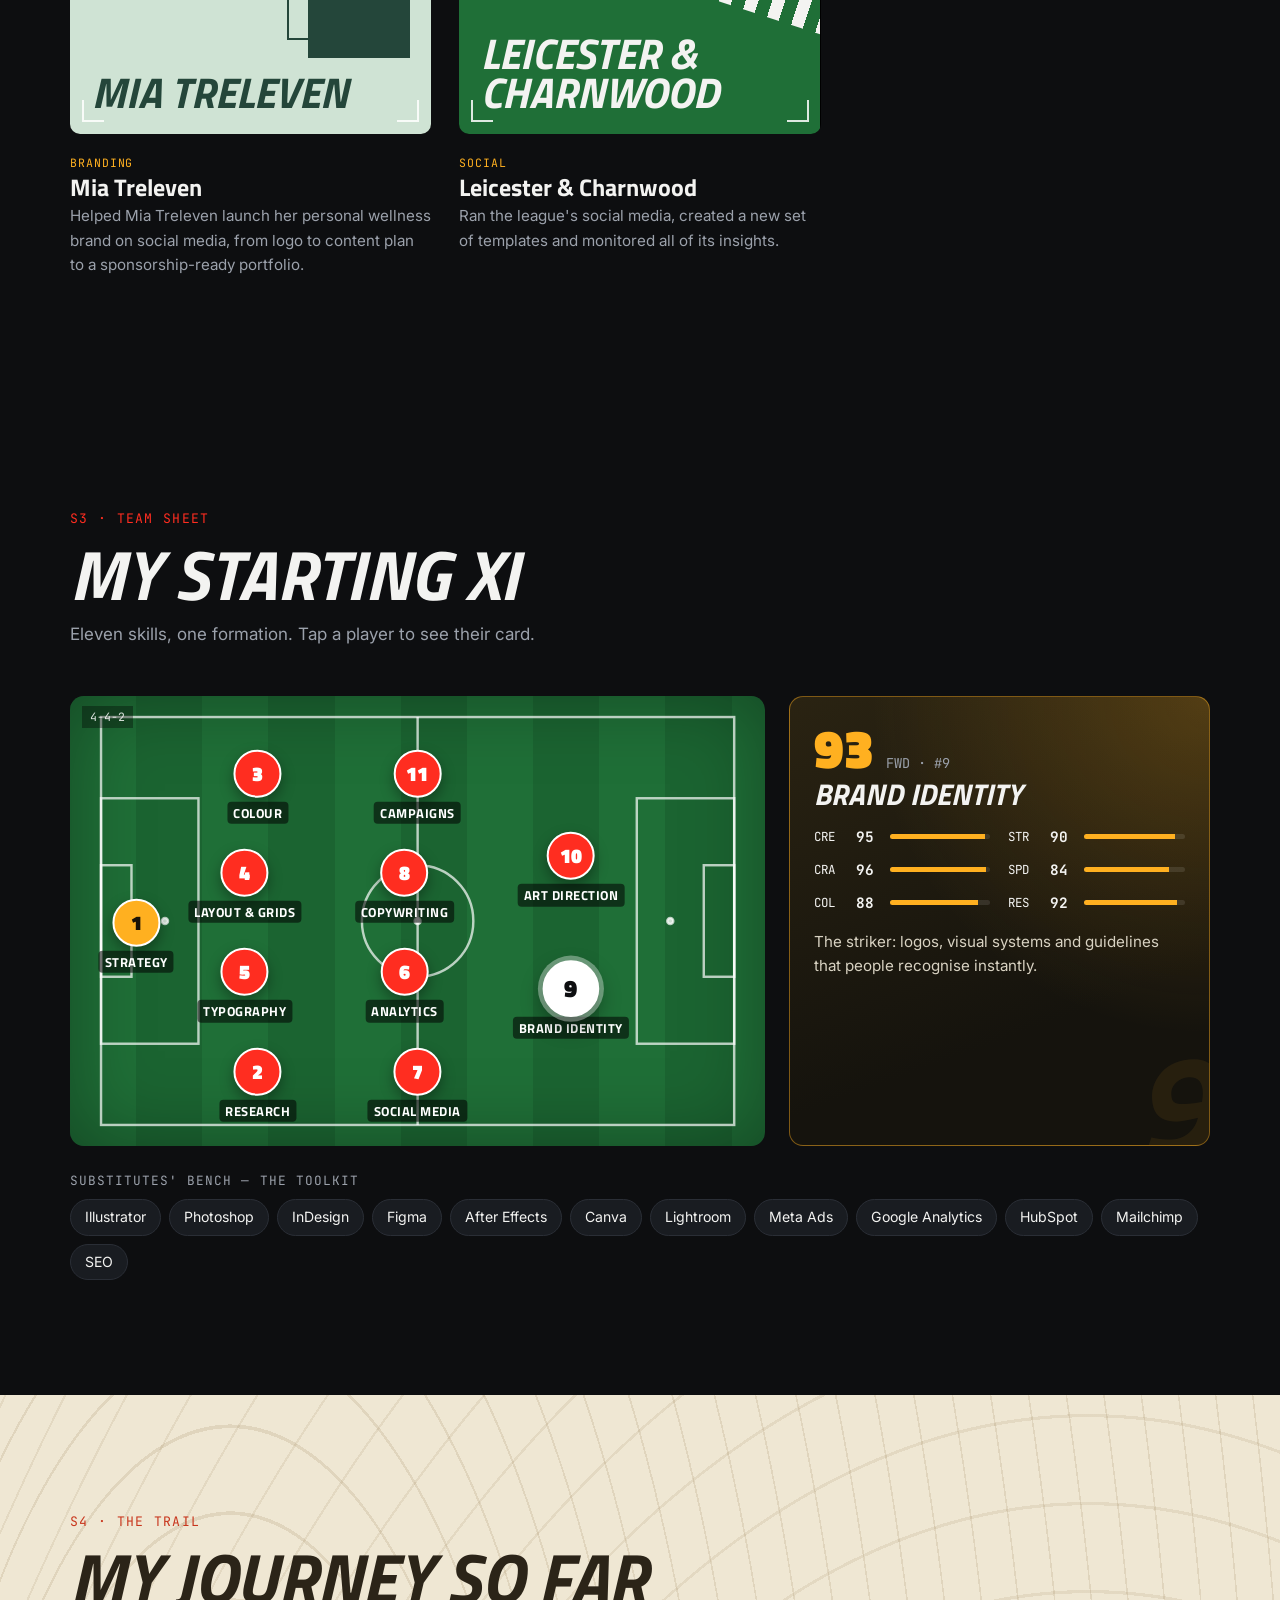
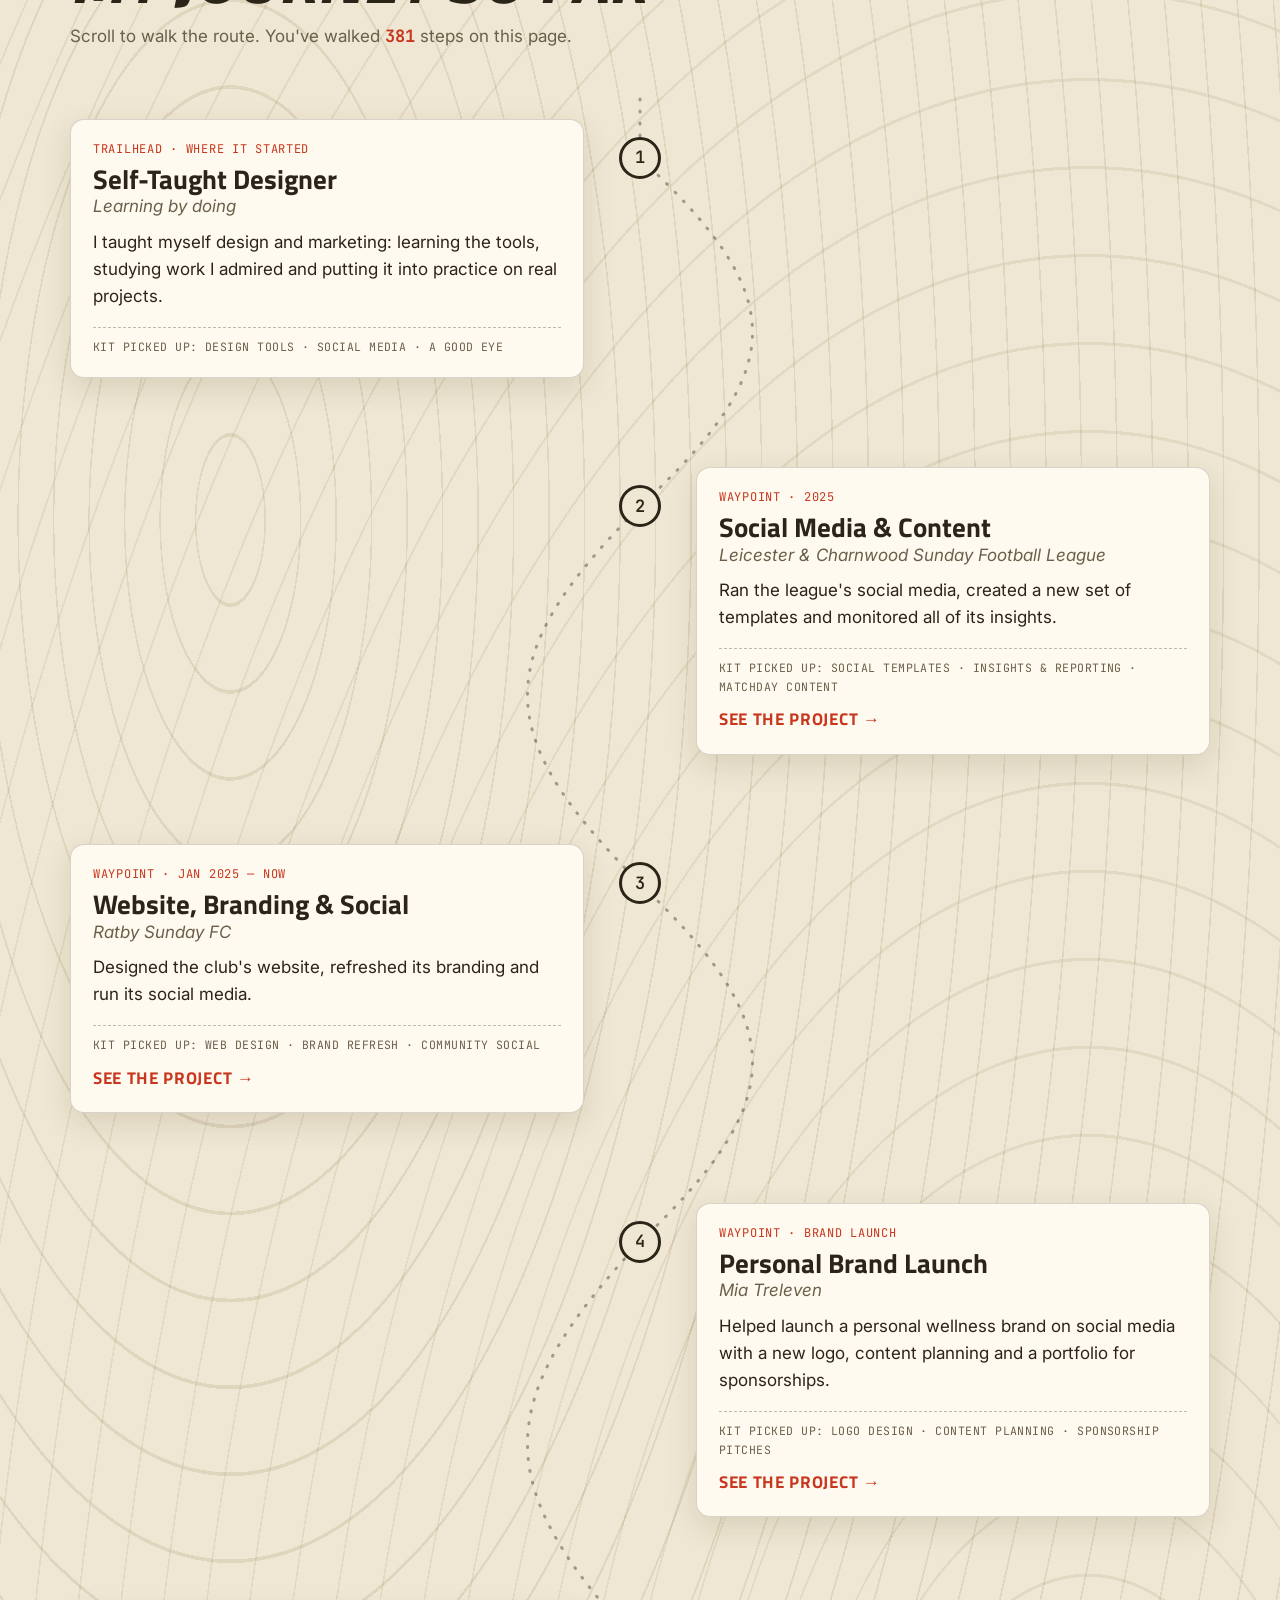
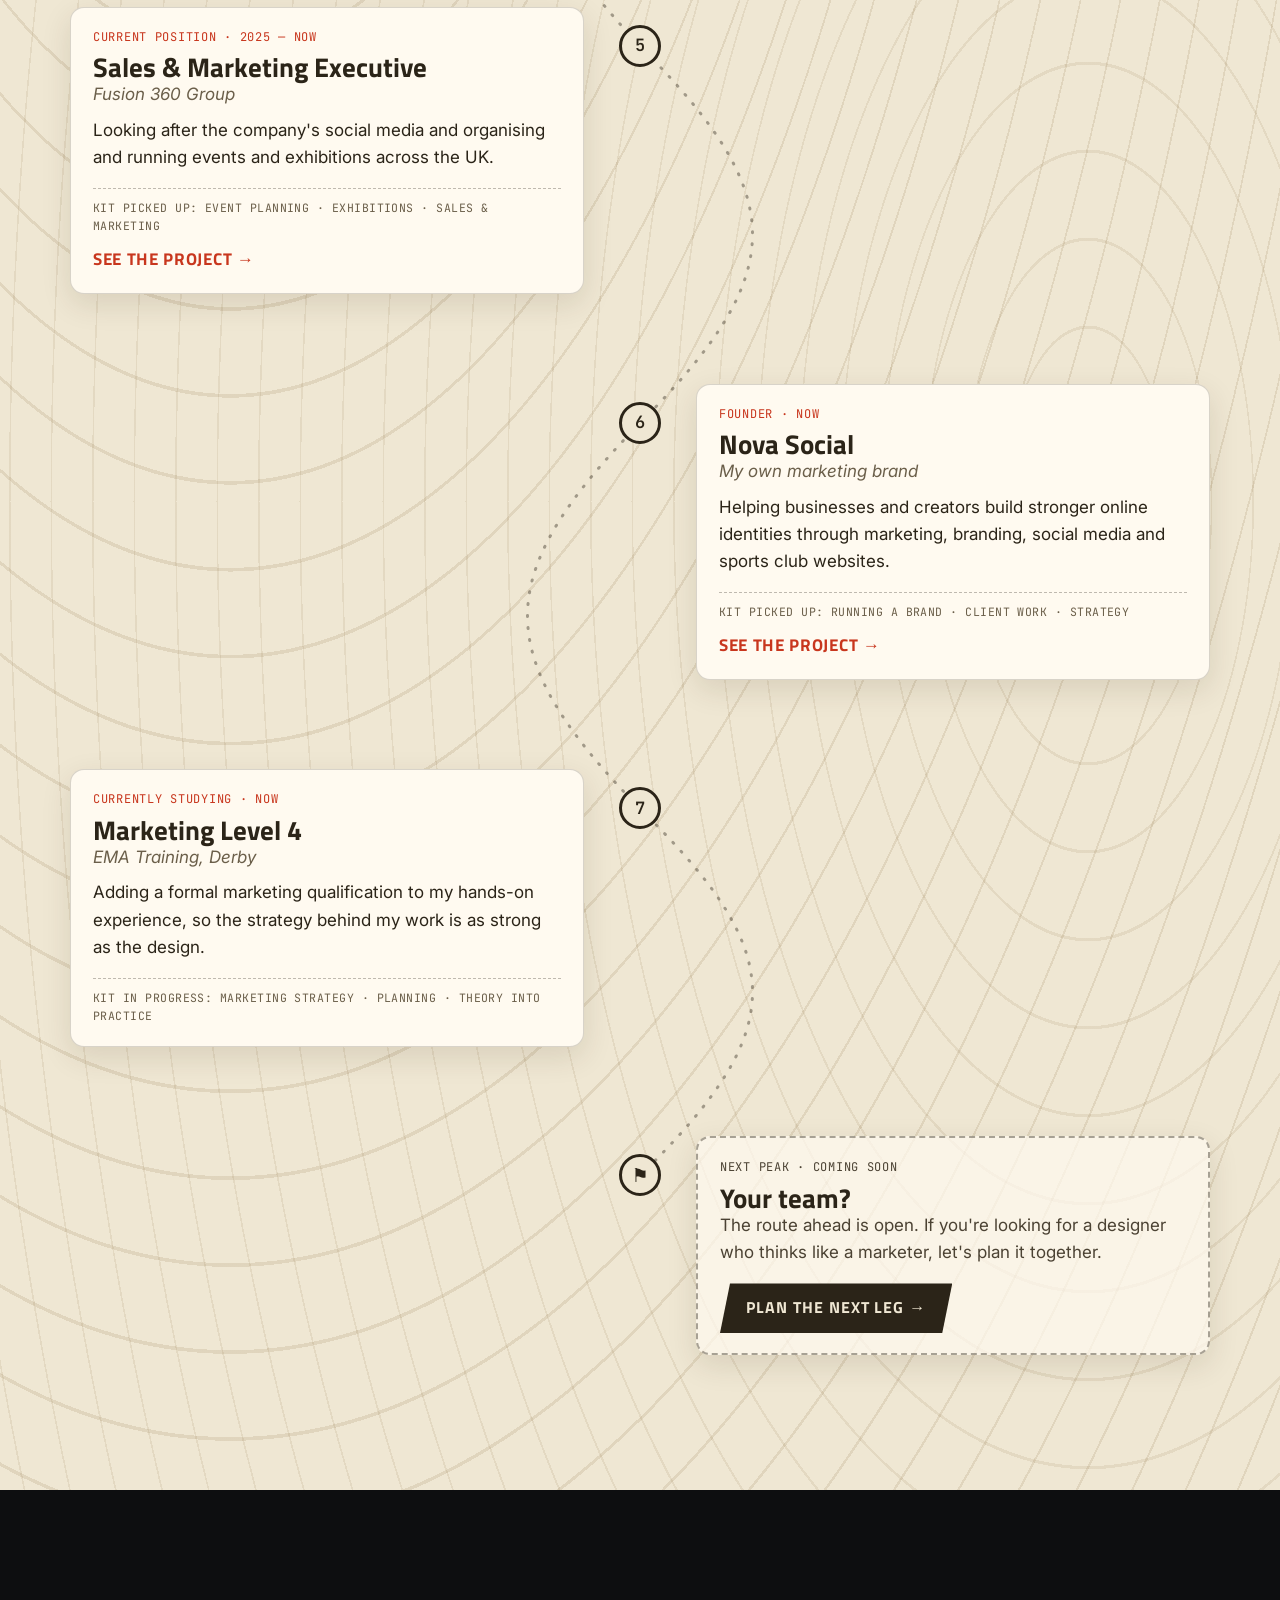
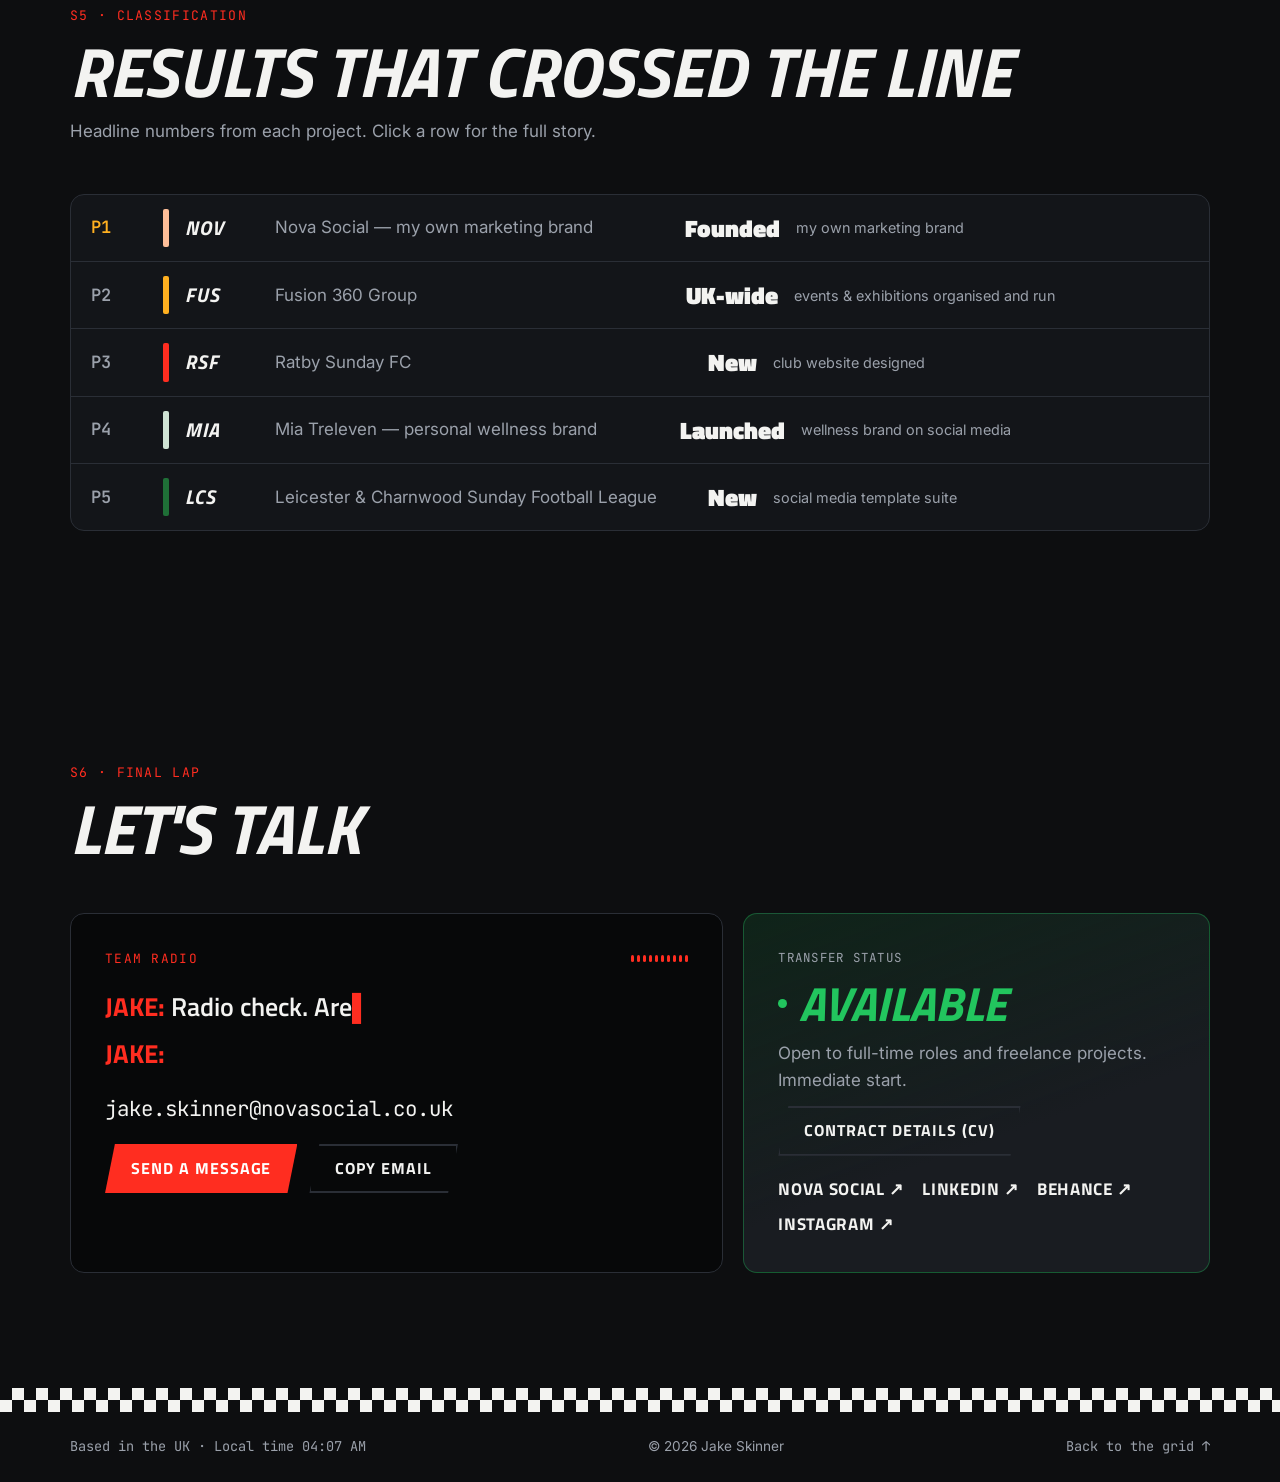
==== commit c7d9fdfc: "Add Nova Social as lead project, journey stop and contact link Co-Authored-By: Claude Opus 5.5 <nore" ====
--- a/index.html
+++ b/index.html
@@ -136,7 +136,8 @@
             I'm a self-taught designer, now studying a Marketing Level 4 course at EMA
             Training in Derby. I've run social media for local football, helped launch a
             personal wellness brand, and today look after social media, events and
-            exhibitions as a Sales &amp; Marketing Executive.
+            exhibitions as a Sales &amp; Marketing Executive. I also run my own marketing
+            brand, <a class="inline-link" href="https://novasocial.co.uk/" target="_blank" rel="noopener">Nova Social</a>.
           </p>
           <p>
             Off the clock I'm into four things — and they've shaped how I work, so this
@@ -307,8 +308,20 @@
                 <a class="wp-link" href="#work-fusion-360-group">See the project →</a>
               </div>
             </li>
+            <!-- EDIT: add the year you started Nova Social, e.g. "Founder · 2025 — now" -->
             <li class="waypoint">
               <span class="pin mono">6</span>
+              <div class="wp-card">
+                <p class="wp-meta mono">Founder · now</p>
+                <h3>Nova Social</h3>
+                <p class="wp-org">My own marketing brand</p>
+                <p>Helping businesses and creators build stronger online identities through marketing, branding, social media and sports club websites.</p>
+                <p class="wp-kit mono">Kit picked up: running a brand · client work · strategy</p>
+                <a class="wp-link" href="#work-nova-social">See the project →</a>
+              </div>
+            </li>
+            <li class="waypoint">
+              <span class="pin mono">7</span>
               <div class="wp-card">
                 <p class="wp-meta mono">Currently studying · now</p>
                 <h3>Marketing Level 4</h3>
@@ -375,6 +388,7 @@
           <a class="btn btn-line" href="/assets/Jake-Skinner-CV.pdf" download>Contract details (CV)</a>
           <!-- EDIT: your profile links -->
           <ul class="socials">
+            <li><a href="https://novasocial.co.uk/" target="_blank" rel="noopener">Nova Social ↗</a></li>
             <li><a href="https://www.linkedin.com/" target="_blank" rel="noopener">LinkedIn ↗</a></li>
             <li><a href="https://www.behance.net/" target="_blank" rel="noopener">Behance ↗</a></li>
             <li><a href="https://www.instagram.com/" target="_blank" rel="noopener">Instagram ↗</a></li>
--- a/css/styles.css
+++ b/css/styles.css
@@ -573,6 +573,13 @@
   gap: clamp(32px, 6vw, 72px);
 }
 .about-text p { color: var(--muted); }
+.inline-link {
+  color: var(--text);
+  text-decoration: underline;
+  text-decoration-color: var(--red);
+  text-underline-offset: 3px;
+}
+.inline-link:hover { color: var(--red); }
 .about-lead {
   font-family: var(--f-display);
   font-weight: 600;
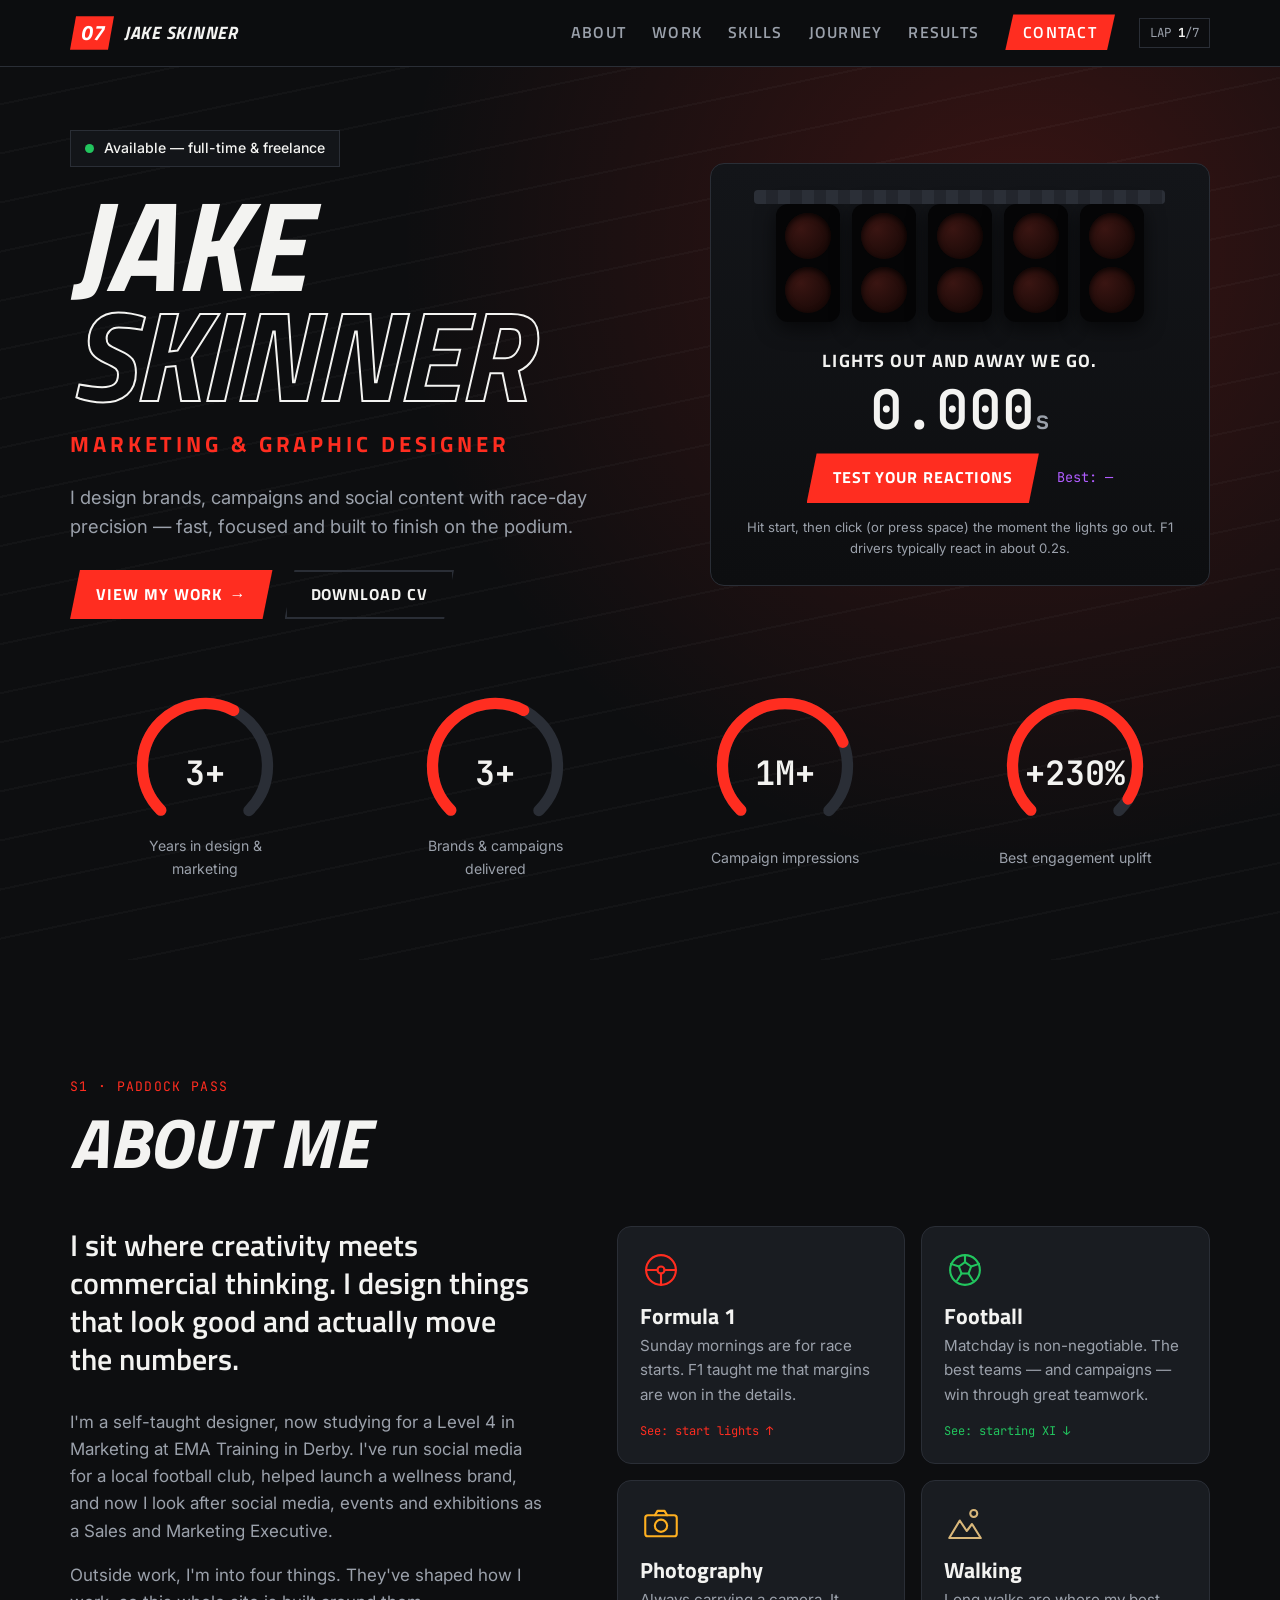
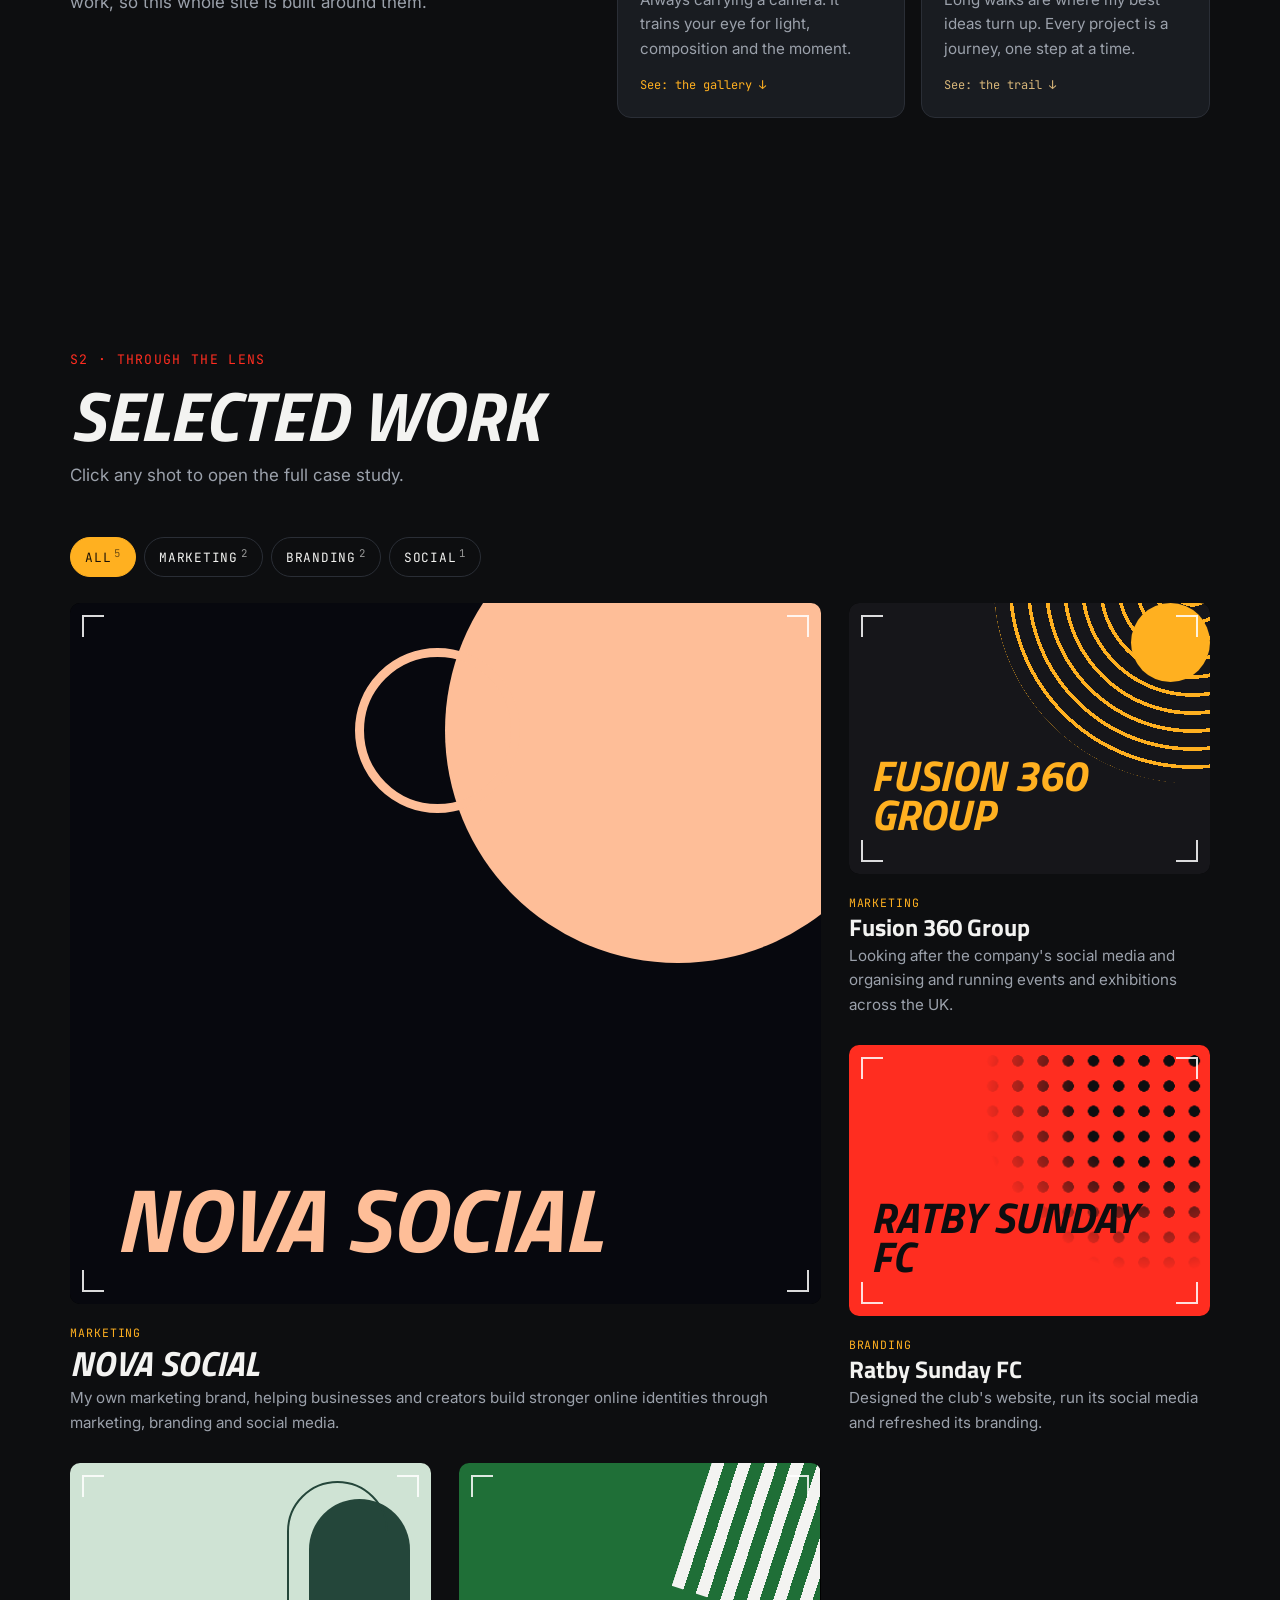
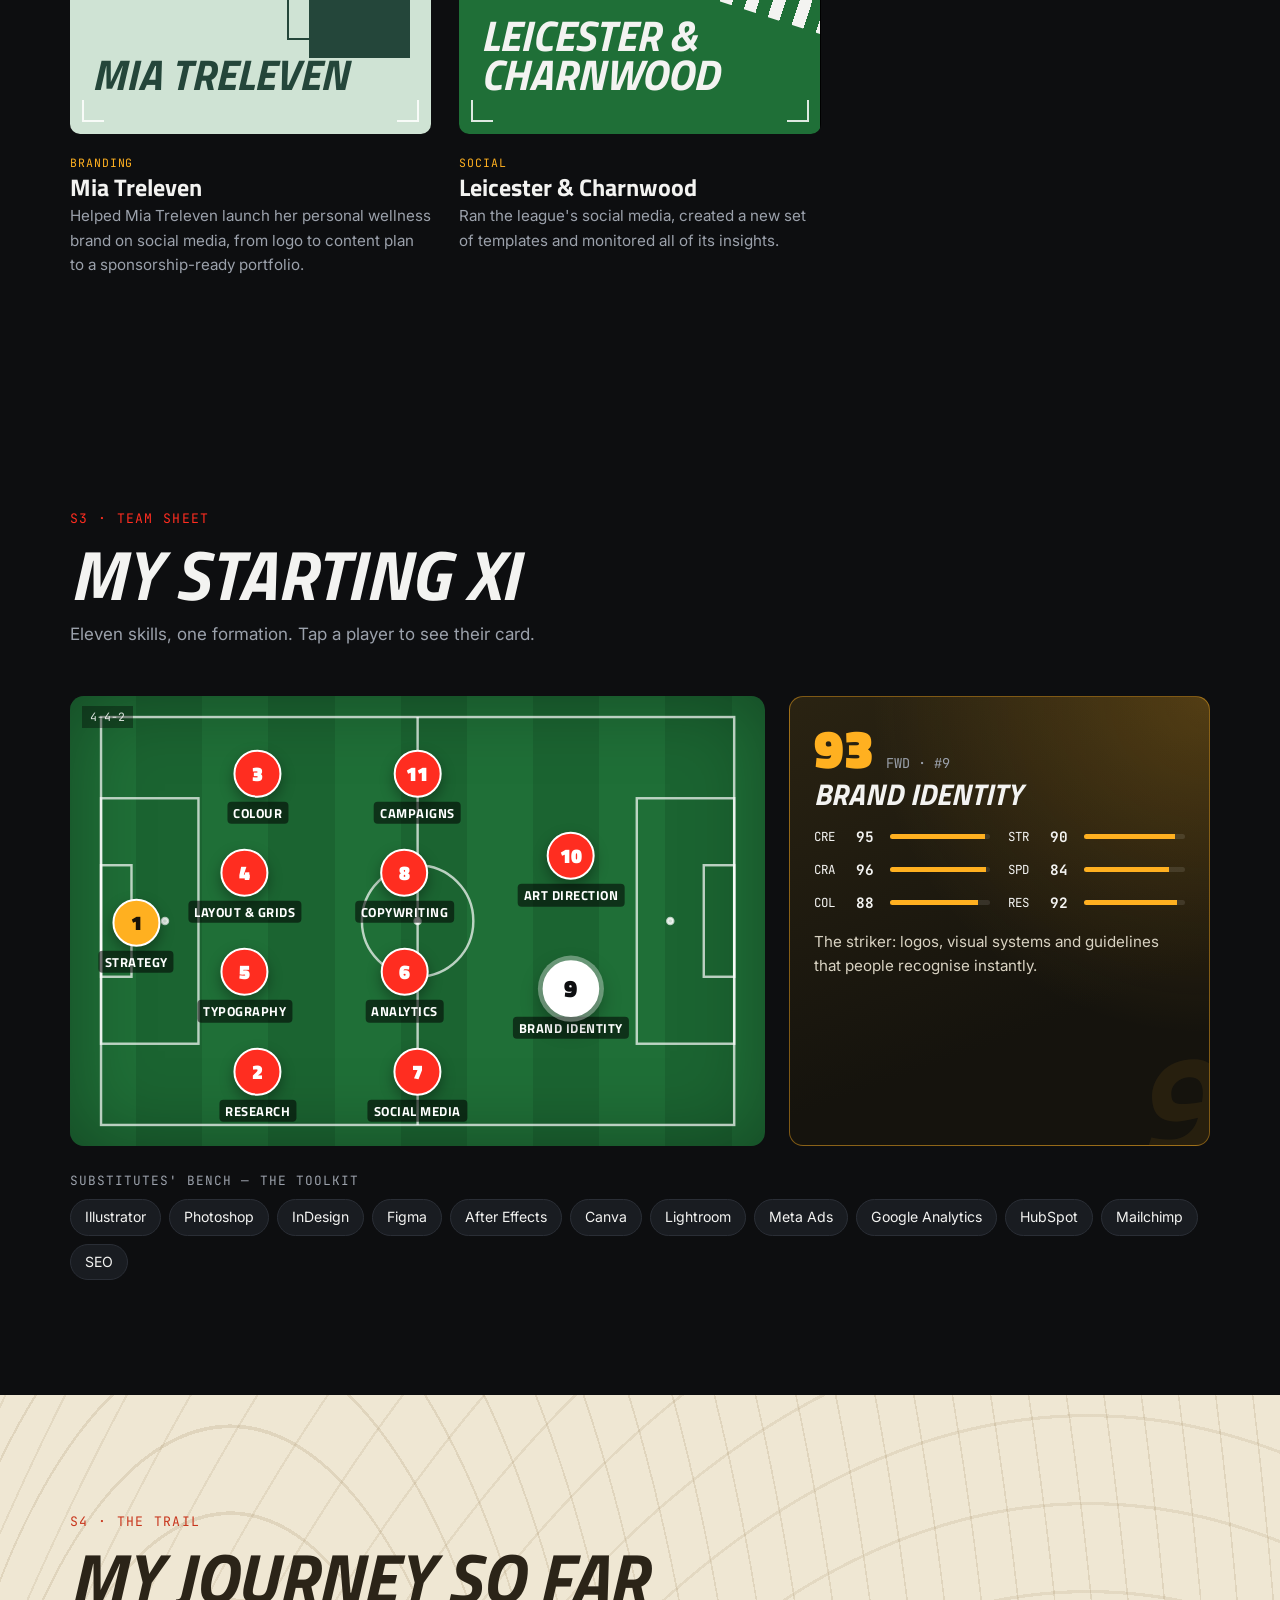
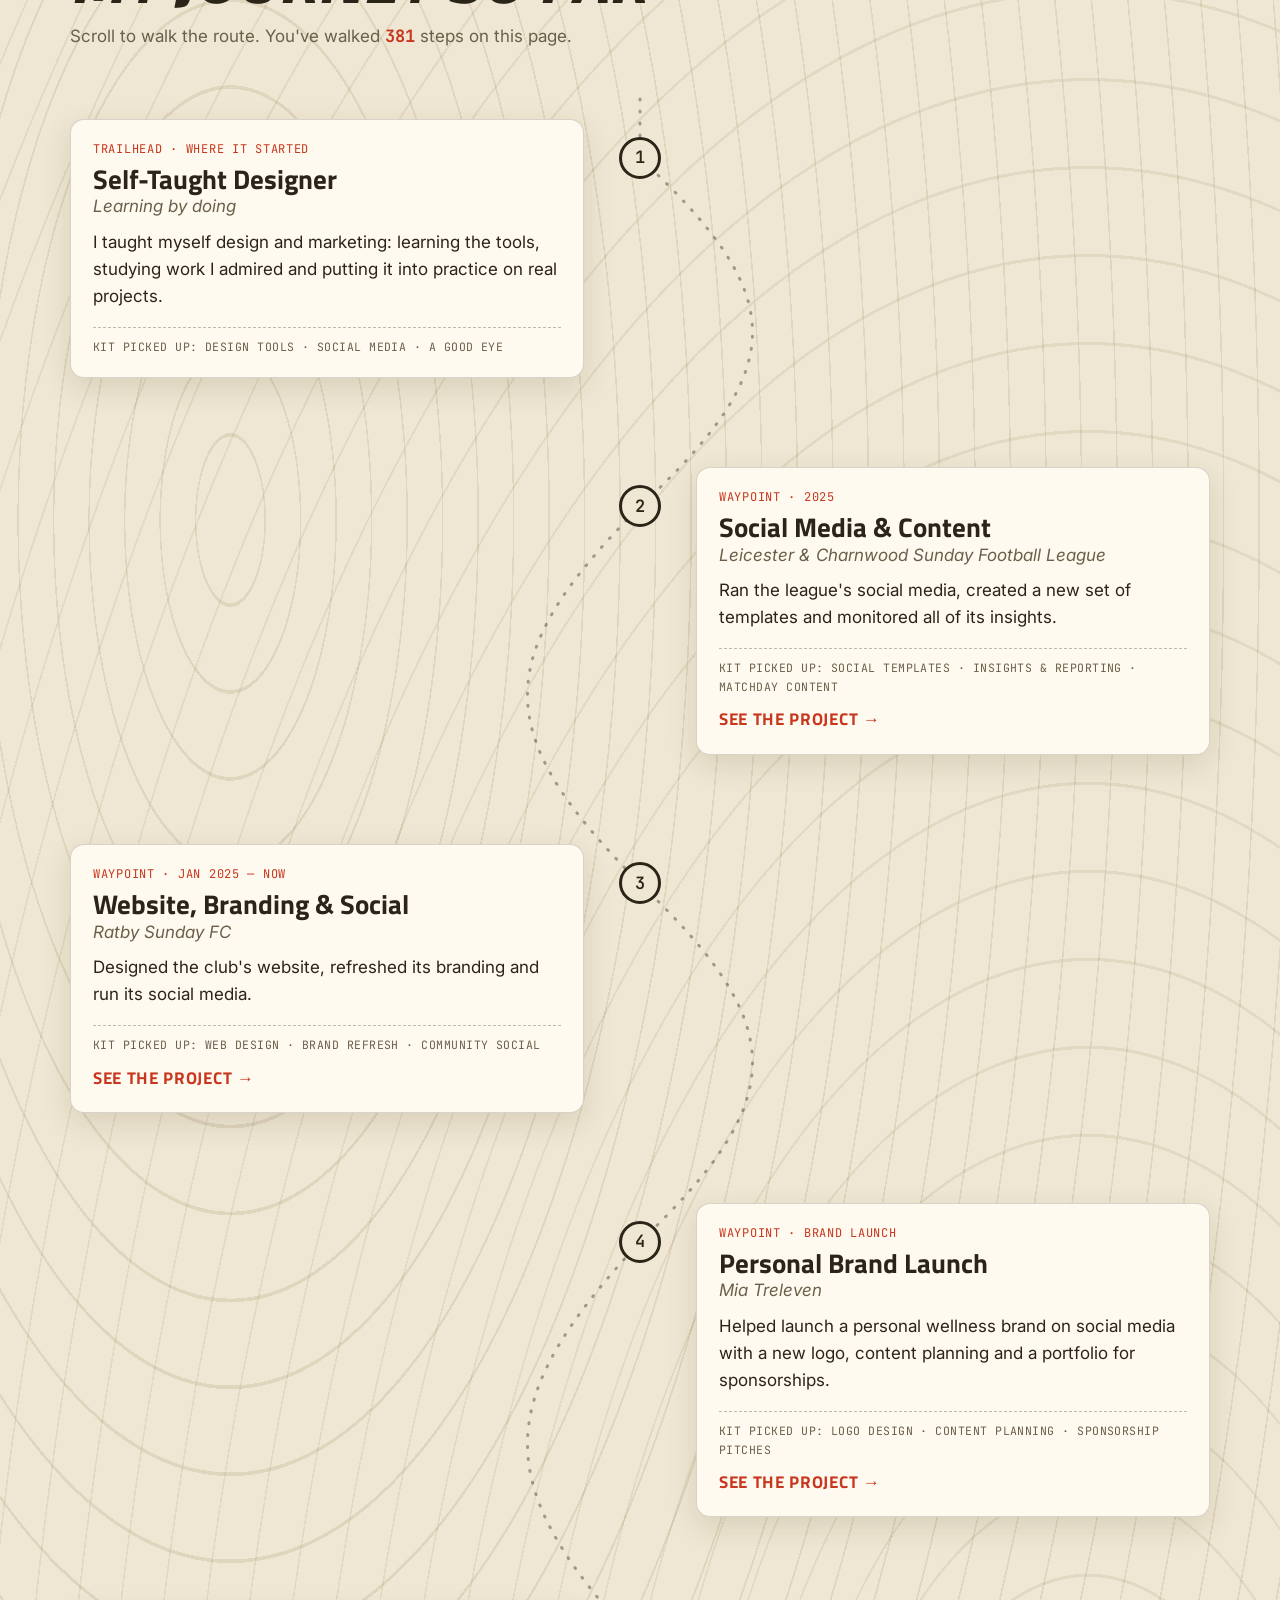
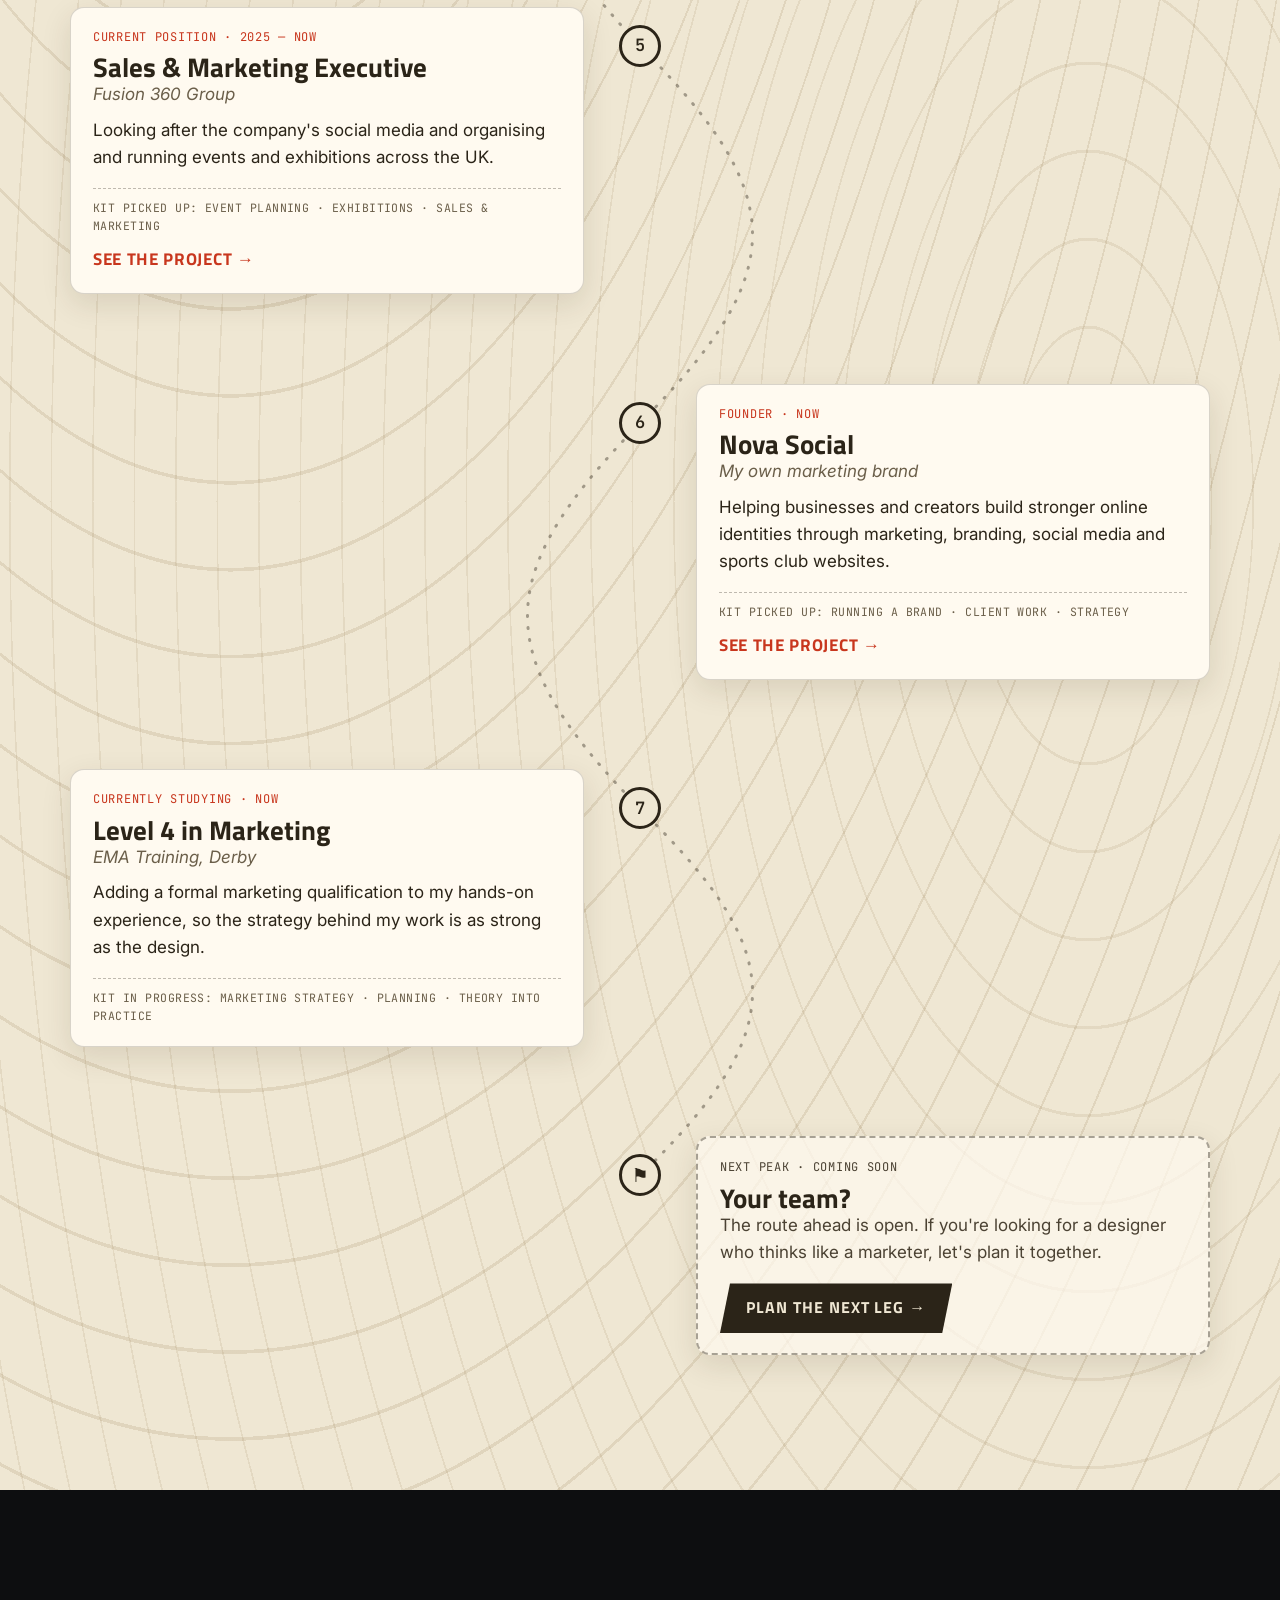
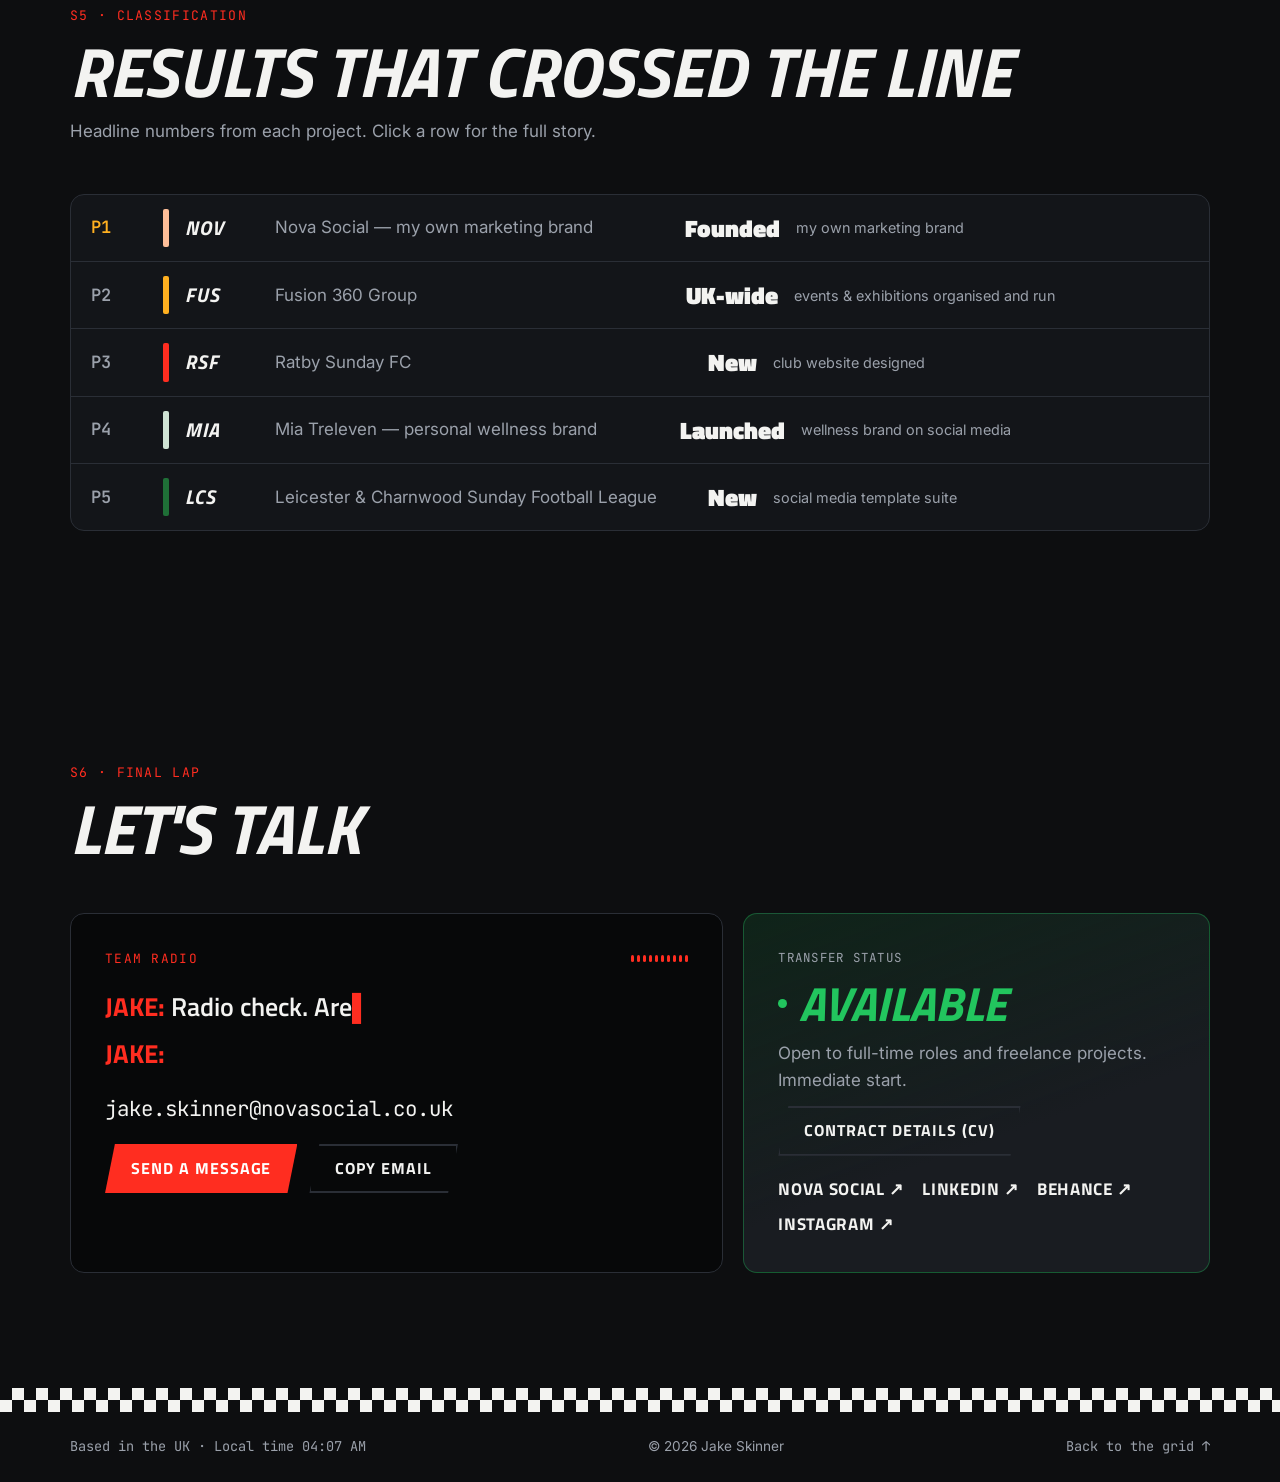
==== commit 15e83bf7: "Fix cover overlaps, use own About text, open case studies at the top Covers now scale to the smaller" ====
--- a/index.html
+++ b/index.html
@@ -129,19 +129,18 @@
         <div class="about-text">
           <!-- EDIT: your story -->
           <p class="about-lead">
-            I sit where creativity meets commercial thinking — I design things that look
-            great, and I make sure they move the numbers too.
+            I sit where creativity meets commercial thinking. I design things that look
+            good and actually move the numbers.
           </p>
           <p>
-            I'm a self-taught designer, now studying a Marketing Level 4 course at EMA
-            Training in Derby. I've run social media for local football, helped launch a
-            personal wellness brand, and today look after social media, events and
-            exhibitions as a Sales &amp; Marketing Executive. I also run my own marketing
-            brand, <a class="inline-link" href="https://novasocial.co.uk/" target="_blank" rel="noopener">Nova Social</a>.
+            I'm a self-taught designer, now studying for a Level 4 in Marketing at EMA
+            Training in Derby. I've run social media for a local football club, helped
+            launch a wellness brand, and now I look after social media, events and
+            exhibitions as a Sales and Marketing Executive.
           </p>
           <p>
-            Off the clock I'm into four things — and they've shaped how I work, so this
-            whole site is built around them.
+            Outside work, I'm into four things. They've shaped how I work, so this whole
+            site is built around them.
           </p>
         </div>
 
@@ -324,7 +323,7 @@
               <span class="pin mono">7</span>
               <div class="wp-card">
                 <p class="wp-meta mono">Currently studying · now</p>
-                <h3>Marketing Level 4</h3>
+                <h3>Level 4 in Marketing</h3>
                 <p class="wp-org">EMA Training, Derby</p>
                 <p>Adding a formal marketing qualification to my hands-on experience, so the strategy behind my work is as strong as the design.</p>
                 <p class="wp-kit mono">Kit in progress: marketing strategy · planning · theory into practice</p>
--- a/css/styles.css
+++ b/css/styles.css
@@ -573,13 +573,6 @@
   gap: clamp(32px, 6vw, 72px);
 }
 .about-text p { color: var(--muted); }
-.inline-link {
-  color: var(--text);
-  text-decoration: underline;
-  text-decoration-color: var(--red);
-  text-underline-offset: 3px;
-}
-.inline-link:hover { color: var(--red); }
 .about-lead {
   font-family: var(--f-display);
   font-weight: 600;
@@ -699,10 +692,16 @@
   flex: 1;
   min-height: 320px;
 }
+/* Size the cover from whichever runs out first, width or height,
+   so short wide frames don't push the shapes into the title */
 .frame .poster {
   position: absolute;
   inset: 0;
-}
+  container-type: size;
+  --u: min(1cqi, 1.33cqb);
+}
+/* Lift the title above the viewfinder's bottom readout */
+.frame .poster-title { bottom: max(calc(6 * var(--u)), 40px); }
 
 /* Viewfinder overlay */
 .vf {
@@ -745,6 +744,15 @@
 }
 .vf-top { top: 14px; }
 .vf-bottom { bottom: 14px; }
+.vf-top > span,
+.vf-bottom > span {
+  min-width: 0;
+  overflow: hidden;
+  text-overflow: ellipsis;
+  white-space: nowrap;
+}
+.vf-top > span:last-child,
+.vf-bottom > span:last-child { flex-shrink: 0; }
 .vf-rec::before {
   content: "";
   display: inline-block;
@@ -878,13 +886,14 @@
   right: calc(-12 * var(--u));
   background: var(--p-fg);
 }
+/* The ring stays in the top half so it never runs through the title */
 .motif-circle .poster-art::after {
-  width: calc(30 * var(--u));
+  width: calc(22 * var(--u));
   aspect-ratio: 1;
   border-radius: 50%;
-  top: calc(30 * var(--u));
-  right: calc(34 * var(--u));
-  border: calc(1.4 * var(--u)) solid var(--p-fg);
+  top: calc(6 * var(--u));
+  right: calc(40 * var(--u));
+  border: calc(1.2 * var(--u)) solid var(--p-fg);
 }
 .motif-stripes .poster-art::before {
   width: calc(56 * var(--u));
@@ -1606,7 +1615,6 @@
   height: clamp(260px, 42vw, 480px);
   border-radius: 0;
 }
-.lb-top .poster { --u: min(1cqi, 6px); }
 .lb-top .vf-top,
 .lb-top .vf-bottom,
 .lb-top .vf-thirds { opacity: 1; }
